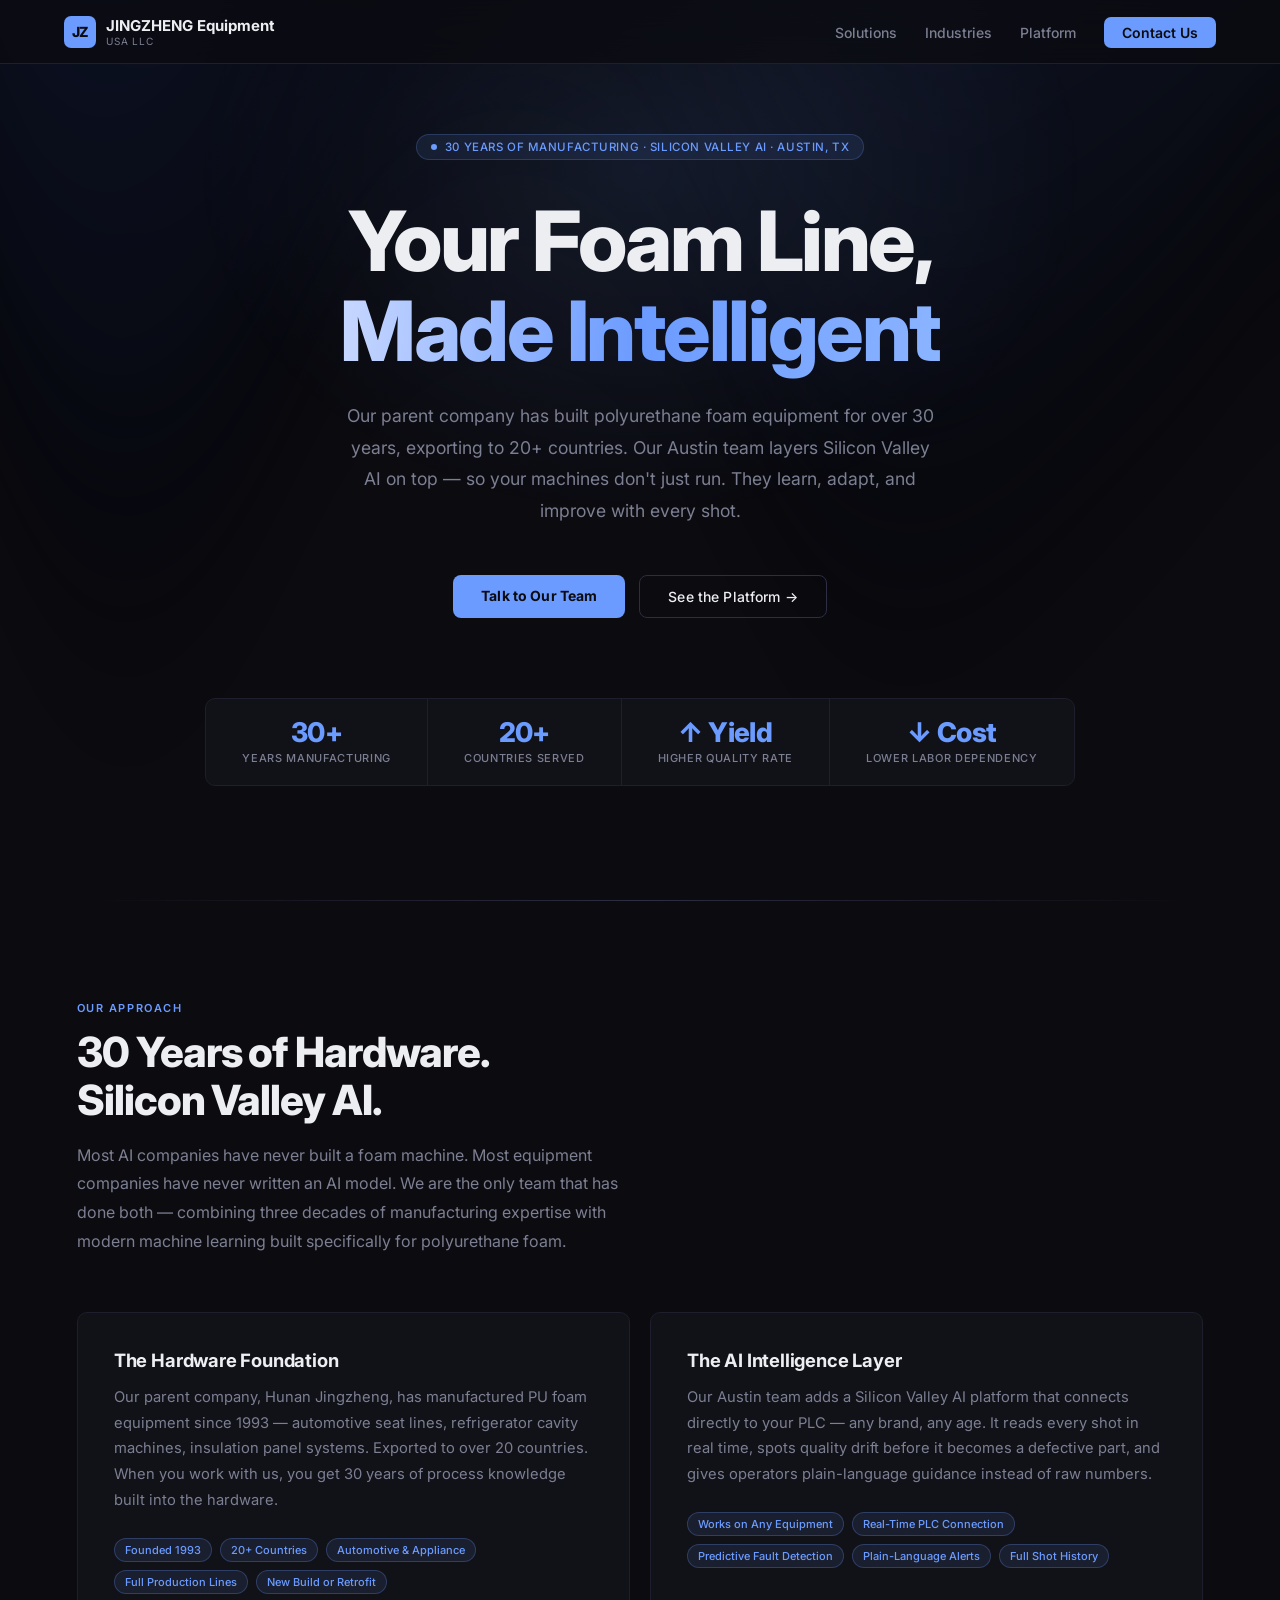
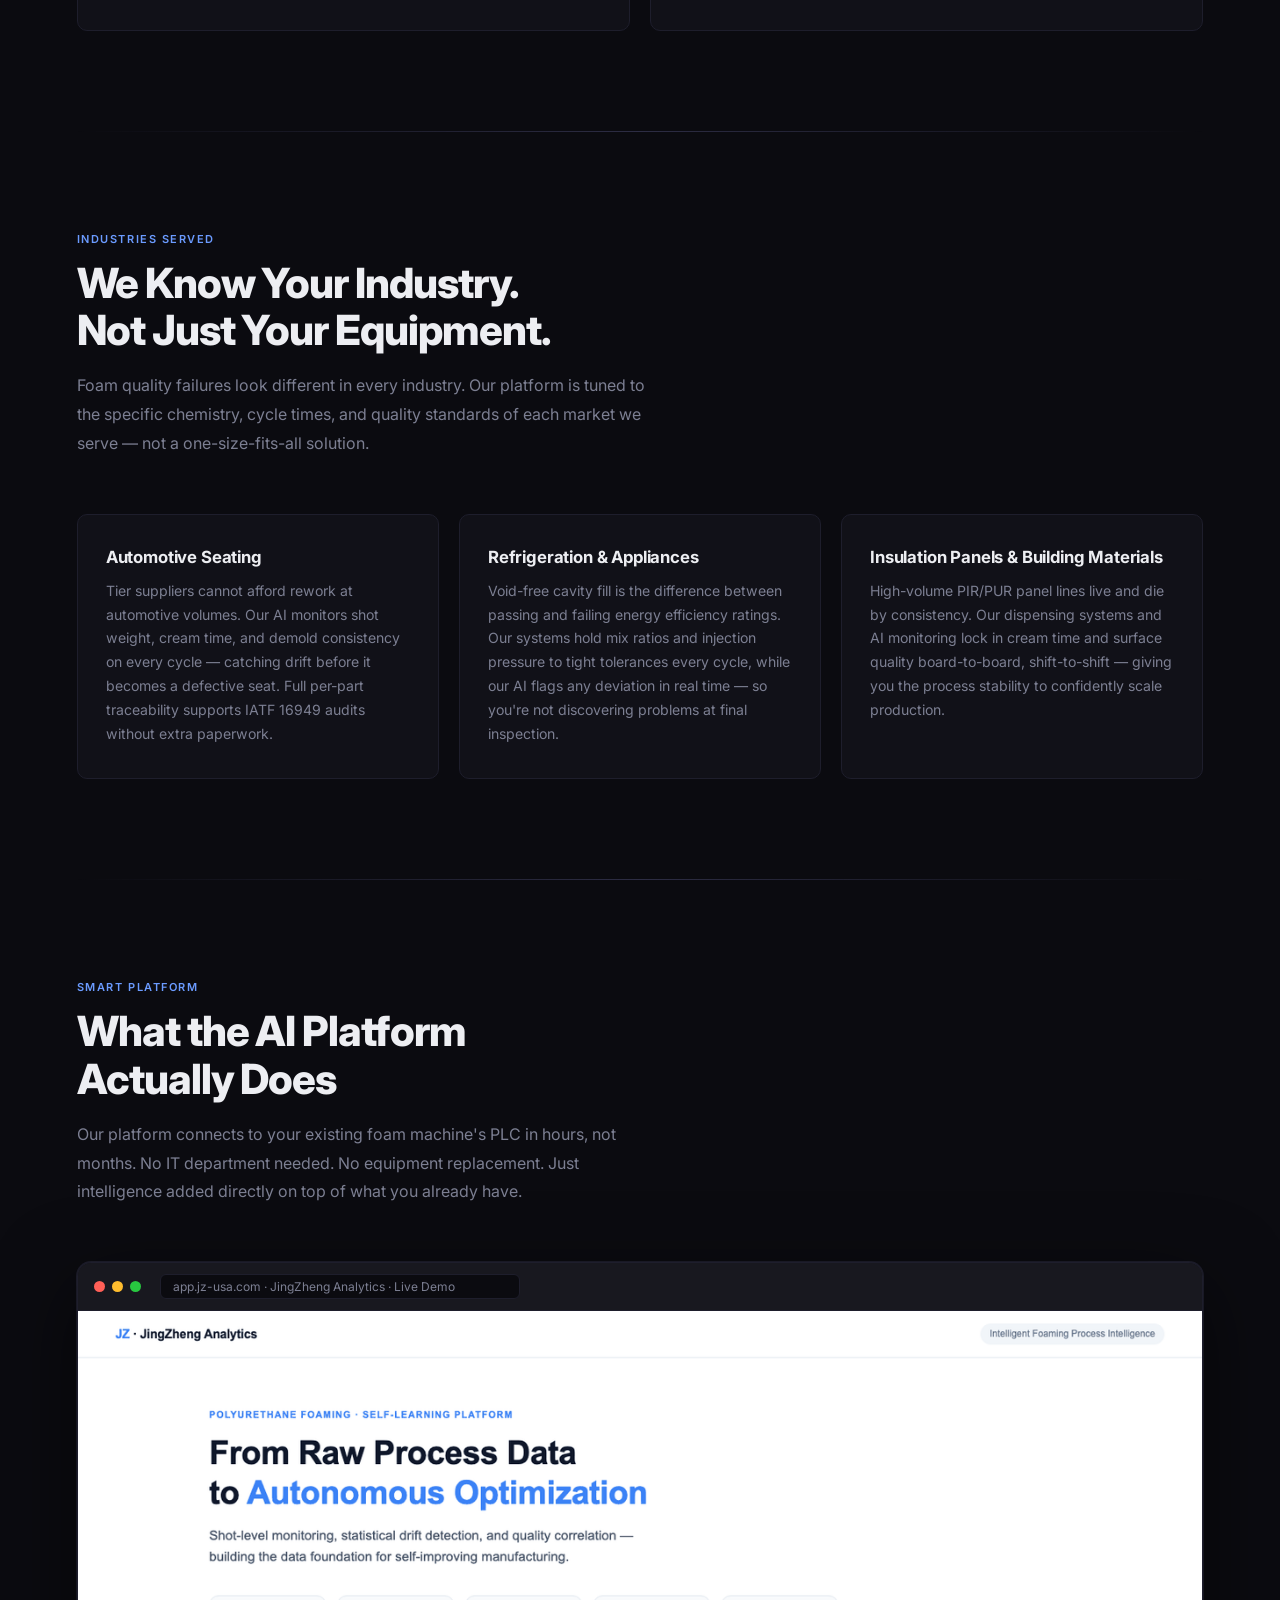
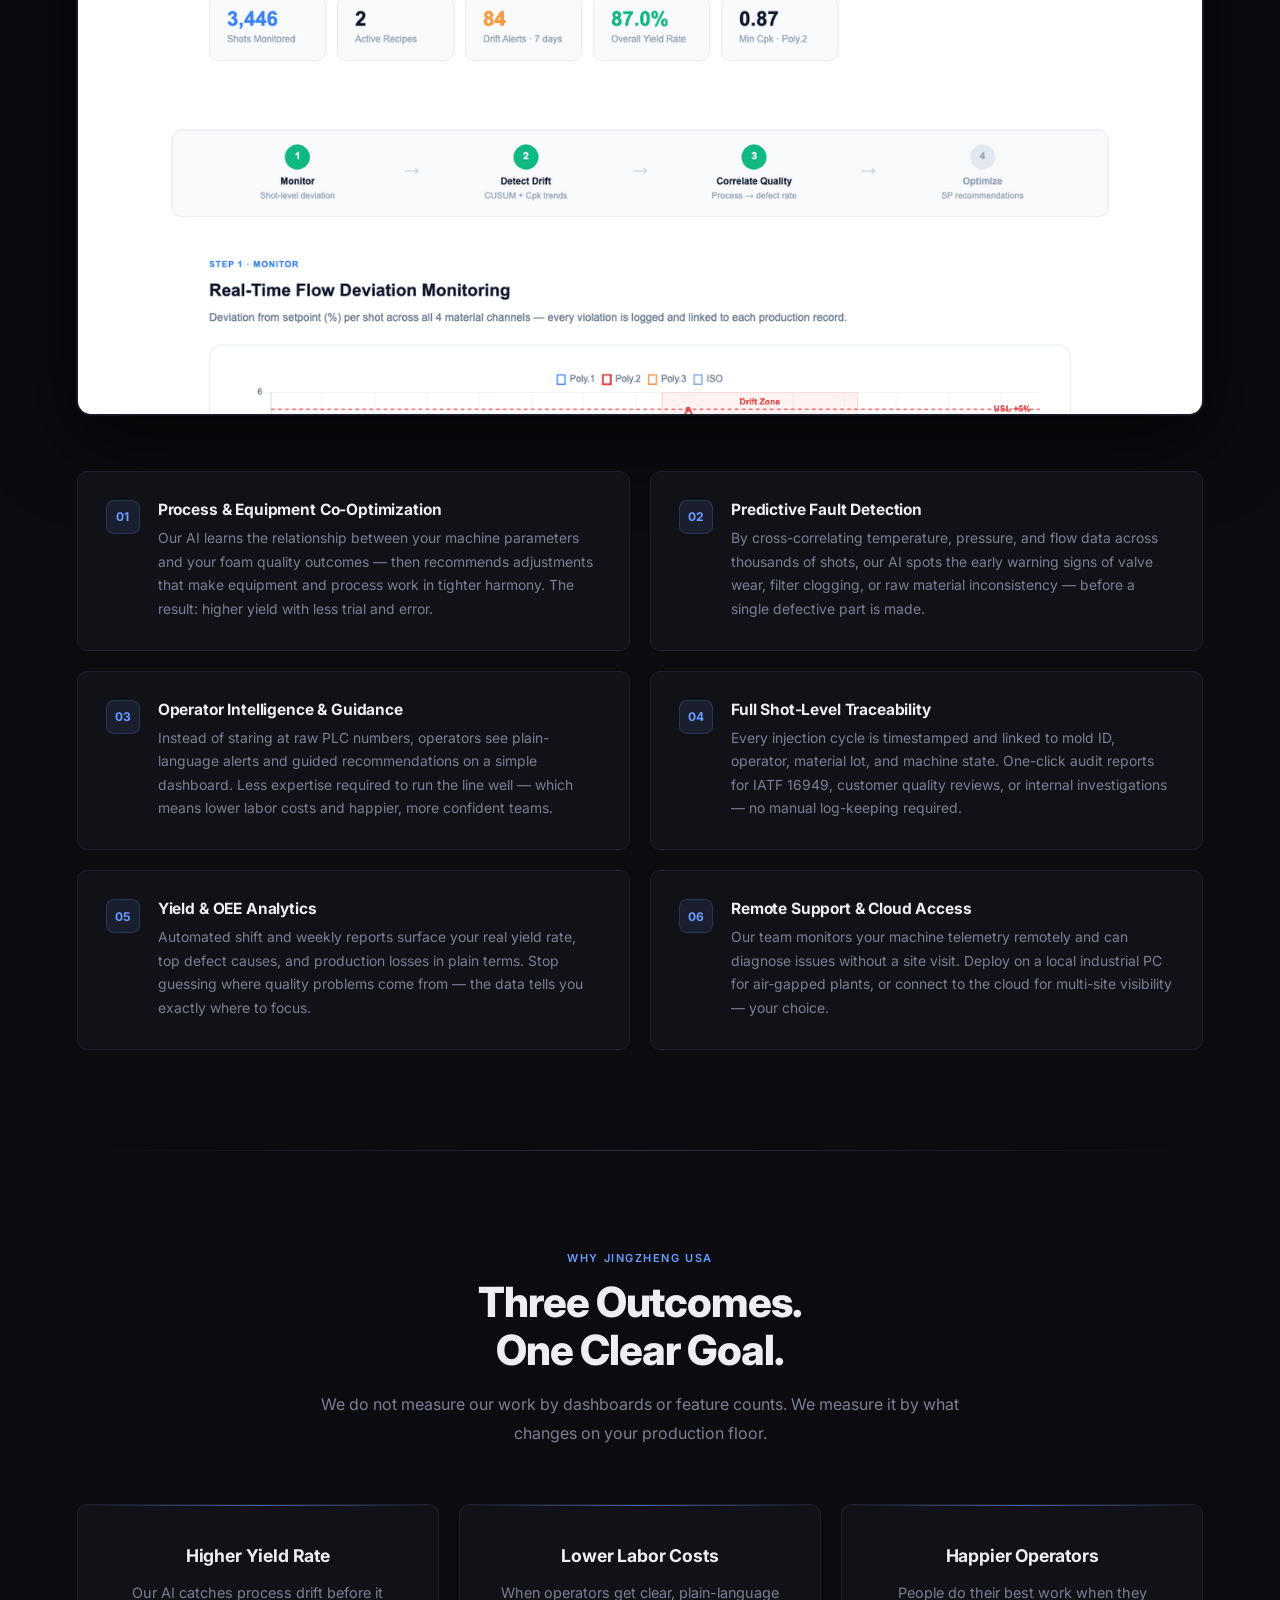
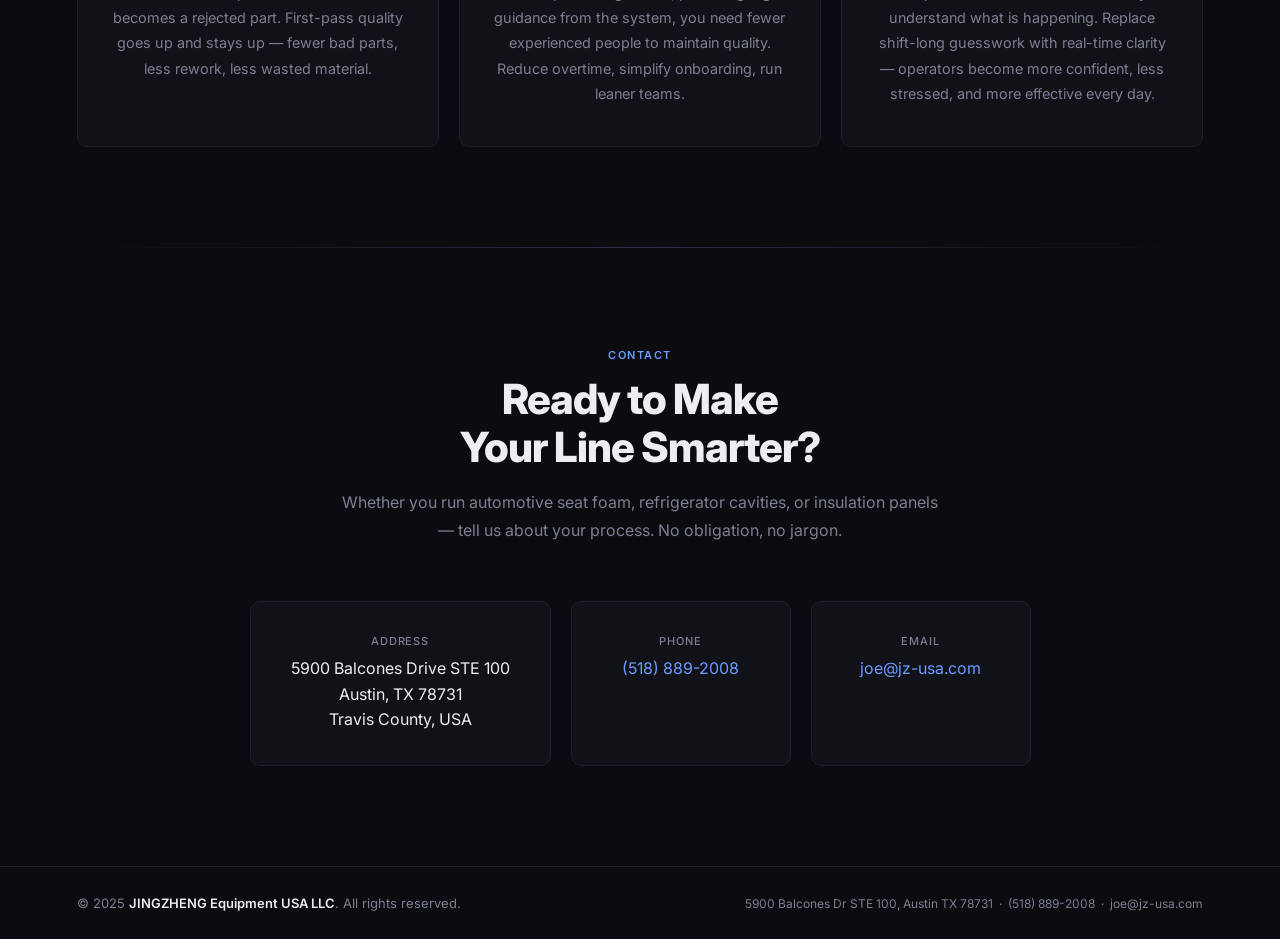
==== index.html @ c0234136 "Replace contact form with clean contact info cards - Remove contact form entirely (no Formspree depe" ====
<!DOCTYPE html>
<html lang="en">
<head>
  <meta charset="UTF-8" />
  <meta name="viewport" content="width=device-width, initial-scale=1.0" />
  <title>JINGZHENG Equipment USA — AI-Powered Foam Manufacturing Intelligence</title>
  <meta name="description" content="JINGZHENG Equipment USA brings Silicon Valley AI to polyurethane foam manufacturing — higher yield, lower labor costs, and smarter process control for automotive seating, refrigeration, and insulation producers across North America." />
  <link rel="preconnect" href="https://fonts.googleapis.com" />
  <link rel="preconnect" href="https://fonts.gstatic.com" crossorigin />
  <link href="https://fonts.googleapis.com/css2?family=Inter:wght@400;500;600;700;800&display=swap" rel="stylesheet" />
  <style>
    *, *::before, *::after { box-sizing: border-box; margin: 0; padding: 0; }

    :root {
      --bg:           #0b0b10;
      --surface:      #111118;
      --surface2:     #18181f;
      --border:       #1e1e2c;
      --border-hover: #2d2d44;
      --accent:       #6b9bff;
      --accent-dim:   rgba(107,155,255,0.10);
      --accent-glow:  rgba(107,155,255,0.20);
      --text:         #edeef2;
      --text-muted:   #7c7f92;
      --radius:       10px;
    }

    html { scroll-behavior: smooth; }

    body {
      font-family: 'Inter', sans-serif;
      background: var(--bg);
      color: var(--text);
      overflow-x: hidden;
    }

    /* ── AURORA BACKGROUND ── */
    #bg-canvas {
      position: fixed;
      inset: 0;
      z-index: 0;
      pointer-events: none;
      opacity: 0.45;
    }

    /* ── NAV ── */
    nav {
      position: fixed;
      top: 0; left: 0; right: 0;
      z-index: 100;
      display: flex;
      align-items: center;
      justify-content: space-between;
      padding: 0 5vw;
      height: 64px;
      background: rgba(11,11,16,0.75);
      backdrop-filter: blur(20px);
      -webkit-backdrop-filter: blur(20px);
      border-bottom: 1px solid var(--border);
      transition: background 0.3s;
    }

    .nav-logo {
      display: flex;
      align-items: center;
      gap: 10px;
      text-decoration: none;
    }

    .logo-mark {
      width: 32px; height: 32px;
      background: var(--accent);
      border-radius: 7px;
      display: flex;
      align-items: center;
      justify-content: center;
      font-weight: 800;
      font-size: 14px;
      color: #0b0b10;
      flex-shrink: 0;
      letter-spacing: -0.5px;
    }

    .logo-text {
      font-size: 15px;
      font-weight: 700;
      color: var(--text);
      line-height: 1.2;
    }
    .logo-text span {
      display: block;
      font-size: 10px;
      font-weight: 400;
      color: var(--text-muted);
      letter-spacing: 0.08em;
      text-transform: uppercase;
    }

    .nav-links {
      display: flex;
      align-items: center;
      gap: 28px;
      list-style: none;
    }
    .nav-links a {
      text-decoration: none;
      font-size: 14px;
      font-weight: 500;
      color: var(--text-muted);
      transition: color 0.2s;
    }
    .nav-links a:hover { color: var(--text); }

    .nav-cta {
      background: var(--accent) !important;
      color: #0b0b10 !important;
      padding: 7px 18px;
      border-radius: 7px;
      font-weight: 600 !important;
      transition: opacity 0.2s !important;
    }
    .nav-cta:hover { opacity: 0.85; color: #0b0b10 !important; }

    /* ── HERO ── */
    #hero {
      position: relative;
      z-index: 1;
      min-height: 100vh;
      display: flex;
      align-items: center;
      justify-content: center;
      text-align: center;
      padding: 120px 6vw 100px;
      overflow: hidden;
    }

    /* CSS radial glow instead of galaxy canvas */
    #hero::before {
      content: '';
      position: absolute;
      top: -20%;
      left: 50%;
      transform: translateX(-50%);
      width: 900px;
      height: 700px;
      background: radial-gradient(ellipse, rgba(107,155,255,0.12) 0%, rgba(107,155,255,0.04) 45%, transparent 70%);
      pointer-events: none;
      z-index: 0;
    }

    .hero-content {
      position: relative;
      z-index: 1;
      display: flex;
      flex-direction: column;
      align-items: center;
    }

    .hero-badge {
      display: inline-flex;
      align-items: center;
      gap: 8px;
      background: var(--accent-dim);
      border: 1px solid rgba(107,155,255,0.22);
      border-radius: 50px;
      padding: 5px 14px;
      font-size: 11.5px;
      font-weight: 500;
      color: var(--accent);
      letter-spacing: 0.05em;
      text-transform: uppercase;
      margin-bottom: 36px;
    }
    .hero-badge::before {
      content: '';
      width: 6px; height: 6px;
      border-radius: 50%;
      background: var(--accent);
      animation: pulse 2s infinite;
    }
    @keyframes pulse {
      0%,100% { opacity: 1; transform: scale(1); }
      50% { opacity: 0.4; transform: scale(1.3); }
    }

    .hero-title {
      font-size: clamp(2.6rem, 6.5vw, 5.2rem);
      font-weight: 800;
      line-height: 1.08;
      letter-spacing: -0.03em;
      margin-bottom: 24px;
      max-width: 820px;
    }
    .hero-title .grad {
      background: linear-gradient(95deg, #c8d8ff 0%, var(--accent) 50%, #8bb4ff 100%);
      -webkit-background-clip: text;
      -webkit-text-fill-color: transparent;
      background-clip: text;
    }

    .hero-sub {
      max-width: 600px;
      font-size: clamp(1rem, 2vw, 1.1rem);
      color: var(--text-muted);
      line-height: 1.8;
      margin-bottom: 48px;
    }

    .hero-actions {
      display: flex;
      gap: 14px;
      flex-wrap: wrap;
      justify-content: center;
      margin-bottom: 80px;
    }

    .btn-primary {
      background: var(--accent);
      color: #0b0b10;
      padding: 12px 28px;
      border-radius: 8px;
      font-size: 14px;
      font-weight: 700;
      letter-spacing: 0.01em;
      text-decoration: none;
      border: none;
      transition: opacity 0.2s, transform 0.2s, box-shadow 0.2s;
      display: inline-block;
    }
    .btn-primary:hover {
      opacity: 0.9;
      transform: translateY(-1px);
      box-shadow: 0 8px 24px rgba(107,155,255,0.28);
    }

    .btn-ghost {
      background: transparent;
      border: 1px solid var(--border-hover);
      color: var(--text);
      padding: 12px 28px;
      border-radius: 8px;
      font-size: 14px;
      font-weight: 500;
      letter-spacing: 0.01em;
      text-decoration: none;
      transition: border-color 0.2s, color 0.2s;
      display: inline-block;
    }
    .btn-ghost:hover { border-color: var(--accent); color: var(--accent); }

    /* ── HERO STATS ── */
    .hero-stats {
      display: flex;
      gap: 0;
      border: 1px solid var(--border);
      border-radius: var(--radius);
      overflow: hidden;
      background: var(--surface);
    }
    .stat {
      text-align: center;
      padding: 20px 36px;
      border-right: 1px solid var(--border);
    }
    .stat:last-child { border-right: none; }
    .stat-num {
      font-size: 1.7rem;
      font-weight: 800;
      color: var(--accent);
      letter-spacing: -0.02em;
      line-height: 1;
    }
    .stat-label {
      font-size: 11px;
      color: var(--text-muted);
      margin-top: 5px;
      text-transform: uppercase;
      letter-spacing: 0.06em;
      font-weight: 500;
    }

    /* ── SECTIONS COMMON ── */
    section { position: relative; z-index: 1; padding: 100px 6vw; }

    .section-label {
      font-size: 11px;
      font-weight: 600;
      letter-spacing: 0.14em;
      text-transform: uppercase;
      color: var(--accent);
      margin-bottom: 14px;
    }
    .section-title {
      font-size: clamp(1.8rem, 3.5vw, 2.6rem);
      font-weight: 800;
      line-height: 1.15;
      letter-spacing: -0.025em;
      margin-bottom: 16px;
    }
    .section-desc {
      font-size: 1rem;
      color: var(--text-muted);
      line-height: 1.8;
      max-width: 580px;
    }
    .section-head { margin-bottom: 56px; }

    /* ── DIVIDER ── */
    .glow-divider {
      height: 1px;
      background: linear-gradient(90deg, transparent, var(--border-hover), transparent);
      margin: 0 6vw;
      position: relative;
      z-index: 1;
    }

    /* ── WHAT WE DO ── */
    .two-col {
      display: grid;
      grid-template-columns: 1fr 1fr;
      gap: 20px;
    }

    .pillar-card {
      background: var(--surface);
      border: 1px solid var(--border);
      border-radius: var(--radius);
      padding: 36px;
      transition: border-color 0.25s, transform 0.25s;
      position: relative;
      overflow: hidden;
    }
    .pillar-card::before {
      content: '';
      position: absolute;
      top: 0; left: 0; right: 0;
      height: 1px;
      background: linear-gradient(90deg, transparent, var(--accent), transparent);
      opacity: 0;
      transition: opacity 0.25s;
    }
    .pillar-card:hover { border-color: var(--border-hover); transform: translateY(-3px); }
    .pillar-card:hover::before { opacity: 0.7; }

    .pillar-card h3 {
      font-size: 1.15rem;
      font-weight: 700;
      letter-spacing: -0.01em;
      margin-bottom: 14px;
      color: var(--text);
    }
    .pillar-card p {
      font-size: 0.92rem;
      color: var(--text-muted);
      line-height: 1.75;
      margin-bottom: 24px;
    }

    .tag-list { display: flex; flex-wrap: wrap; gap: 8px; }
    .tag {
      font-size: 11px;
      font-weight: 500;
      padding: 4px 10px;
      border-radius: 50px;
      border: 1px solid var(--border);
      color: var(--text-muted);
      background: var(--surface2);
    }
    .tag.accent { border-color: rgba(107,155,255,0.25); color: var(--accent); background: var(--accent-dim); }

    /* ── INDUSTRIES ── */
    .industry-grid {
      display: grid;
      grid-template-columns: repeat(3, 1fr);
      gap: 20px;
    }

    .industry-card {
      background: var(--surface);
      border: 1px solid var(--border);
      border-radius: var(--radius);
      padding: 32px 28px;
      transition: border-color 0.25s, transform 0.25s;
    }
    .industry-card:hover { border-color: var(--border-hover); transform: translateY(-3px); }

    .industry-card h3 {
      font-size: 1.05rem;
      font-weight: 700;
      letter-spacing: -0.01em;
      margin-bottom: 12px;
      color: var(--text);
    }
    .industry-card p { font-size: 0.88rem; color: var(--text-muted); line-height: 1.7; }

    /* ── DEMO SHOWCASE ── */
    .demo-showcase {
      margin-bottom: 56px;
      border-radius: 14px;
      overflow: hidden;
      border: 1px solid var(--border);
      background: var(--surface);
      box-shadow: 0 24px 80px rgba(0,0,0,0.55), 0 0 0 1px var(--border);
    }

    .demo-chrome {
      display: flex;
      align-items: center;
      gap: 7px;
      padding: 11px 16px;
      background: var(--surface2);
      border-bottom: 1px solid var(--border);
    }
    .demo-dot {
      width: 11px; height: 11px;
      border-radius: 50%;
    }
    .demo-dot.red   { background: #ff5f57; }
    .demo-dot.yel   { background: #febc2e; }
    .demo-dot.grn   { background: #28c840; }

    .demo-url {
      margin-left: 12px;
      flex: 1;
      background: var(--bg);
      border: 1px solid var(--border);
      border-radius: 6px;
      padding: 4px 12px;
      font-size: 12px;
      color: var(--text-muted);
      font-family: 'Inter', monospace;
      max-width: 360px;
    }

    .demo-showcase img {
      width: 100%;
      display: block;
    }

    /* ── SMART PLATFORM ── */
    .platform-grid {
      display: grid;
      grid-template-columns: repeat(2, 1fr);
      gap: 20px;
    }

    .feature-card {
      background: var(--surface);
      border: 1px solid var(--border);
      border-radius: var(--radius);
      padding: 28px;
      display: flex;
      gap: 18px;
      align-items: flex-start;
      transition: border-color 0.25s;
    }
    .feature-card:hover { border-color: var(--border-hover); }

    .feature-num {
      flex-shrink: 0;
      width: 34px; height: 34px;
      border-radius: 8px;
      background: var(--accent-dim);
      border: 1px solid rgba(107,155,255,0.18);
      display: flex;
      align-items: center;
      justify-content: center;
      font-size: 12px;
      font-weight: 700;
      color: var(--accent);
    }

    .feature-card h4 {
      font-size: 0.97rem;
      font-weight: 700;
      letter-spacing: -0.01em;
      margin-bottom: 8px;
      color: var(--text);
    }
    .feature-card p { font-size: 0.87rem; color: var(--text-muted); line-height: 1.7; }

    /* ── WHY SECTION ── */
    #why { text-align: center; }
    #why .section-head { margin-left: auto; margin-right: auto; max-width: 680px; }
    #why .section-desc { max-width: 100%; }

    .why-grid {
      display: grid;
      grid-template-columns: repeat(3, 1fr);
      gap: 20px;
    }

    .why-card {
      background: var(--surface);
      border: 1px solid var(--border);
      border-radius: var(--radius);
      padding: 40px 32px;
      text-align: center;
      transition: border-color 0.25s, transform 0.25s;
      position: relative;
      overflow: hidden;
    }
    .why-card::before {
      content: '';
      position: absolute;
      top: 0; left: 0; right: 0;
      height: 1px;
      background: linear-gradient(90deg, transparent, var(--accent), transparent);
      opacity: 0.6;
    }
    .why-card:hover { border-color: var(--border-hover); transform: translateY(-3px); }

    .why-card h3 {
      font-size: 1.1rem;
      font-weight: 700;
      letter-spacing: -0.01em;
      margin-bottom: 14px;
      color: var(--text);
    }
    .why-card p { font-size: 0.9rem; color: var(--text-muted); line-height: 1.75; }

    /* ── CONTACT ── */
    #contact { text-align: center; }
    #contact .section-head { margin-left: auto; margin-right: auto; max-width: 600px; }
    #contact .section-desc { max-width: 100%; }

    .contact-cards {
      display: flex;
      justify-content: center;
      gap: 20px;
      flex-wrap: wrap;
      margin-top: 8px;
    }

    .contact-card {
      background: var(--surface);
      border: 1px solid var(--border);
      border-radius: var(--radius);
      padding: 32px 40px;
      min-width: 220px;
      transition: border-color 0.25s;
    }
    .contact-card:hover { border-color: var(--border-hover); }

    .info-label { font-size: 11px; color: var(--text-muted); text-transform: uppercase; letter-spacing: 0.08em; margin-bottom: 8px; font-weight: 500; }
    .info-val { font-size: 1rem; color: var(--text); line-height: 1.6; }
    .info-val a { color: var(--accent); text-decoration: none; }
    .info-val a:hover { text-decoration: underline; }

    .form-submit {
      width: 100%;
      padding: 12px;
      background: var(--accent);
      color: #0b0b10;
      font-size: 14px;
      font-weight: 700;
      border: none;
      border-radius: 8px;
      cursor: pointer;
      margin-top: 8px;
      transition: opacity 0.2s, transform 0.2s;
      font-family: 'Inter', sans-serif;
    }
    .form-submit:hover { opacity: 0.88; transform: translateY(-1px); }

    /* ── FOOTER ── */
    footer {
      position: relative;
      z-index: 1;
      border-top: 1px solid var(--border);
      padding: 28px 6vw;
      display: flex;
      align-items: center;
      justify-content: space-between;
      flex-wrap: wrap;
      gap: 12px;
    }
    .footer-left { font-size: 13px; color: var(--text-muted); }
    .footer-left strong { color: var(--text); font-weight: 600; }
    .footer-right { font-size: 12px; color: var(--text-muted); }
    .footer-right a { color: var(--text-muted); text-decoration: none; }
    .footer-right a:hover { color: var(--text); }

    /* ── SCROLL FADE-IN ── */
    .fade-up {
      opacity: 0;
      transform: translateY(24px);
      transition: opacity 0.55s ease, transform 0.55s ease;
    }
    .fade-up.visible { opacity: 1; transform: translateY(0); }

    /* ── RESPONSIVE ── */

    /* tablet */
    @media (max-width: 900px) {
      section { padding: 80px 5vw; }
      .two-col { grid-template-columns: 1fr; }
      .industry-grid { grid-template-columns: 1fr 1fr; }
      .platform-grid { grid-template-columns: 1fr; }
      .why-grid { grid-template-columns: 1fr 1fr; }
      .contact-cards { flex-direction: column; align-items: center; }
      .contact-card { width: 100%; max-width: 480px; }
      .nav-links { display: none; }
      .hero-stats { flex-wrap: wrap; border-radius: var(--radius); }
      .stat { padding: 16px 24px; }
    }

    /* large mobile */
    @media (max-width: 640px) {
      section { padding: 64px 5vw; }
      .industry-grid { grid-template-columns: 1fr; }
      .why-grid { grid-template-columns: 1fr; }
      .hero-stats { width: 100%; }
      .stat { flex: 1 1 40%; border-right: none; border-bottom: 1px solid var(--border); }
      .stat:nth-child(odd) { border-right: 1px solid var(--border); }
      .stat:last-child { border-bottom: none; }
      nav { padding: 0 4vw; }
      .contact-form { padding: 28px 24px; }
      footer { flex-direction: column; align-items: flex-start; gap: 8px; }
    }

    /* small mobile */
    @media (max-width: 420px) {
      .hero-title { font-size: 2.2rem; }
      .btn-primary, .btn-ghost { padding: 11px 22px; font-size: 13px; }
      .pillar-card { padding: 28px; }
      .hero-stats { border: none; background: transparent; gap: 12px; }
      .stat { border: 1px solid var(--border) !important; border-radius: var(--radius); background: var(--surface); }
    }
  </style>
</head>
<body>

<!-- AURORA BACKGROUND -->
<canvas id="bg-canvas"></canvas>

<!-- NAV -->
<nav>
  <a href="#hero" class="nav-logo">
    <div class="logo-mark">JZ</div>
    <div class="logo-text">
      JINGZHENG Equipment
      <span>USA LLC</span>
    </div>
  </a>
  <ul class="nav-links">
    <li><a href="#what">Solutions</a></li>
    <li><a href="#industries">Industries</a></li>
    <li><a href="#platform">Platform</a></li>
    <li><a href="#contact" class="nav-cta">Contact Us</a></li>
  </ul>
</nav>

<!-- HERO -->
<section id="hero">
  <div class="hero-content">
    <div class="hero-badge">30 Years of Manufacturing · Silicon Valley AI · Austin, TX</div>

    <h1 class="hero-title">
      Your Foam Line,<br/>
      <span class="grad">Made Intelligent</span>
    </h1>

    <p class="hero-sub">
      Our parent company has built polyurethane foam equipment for over 30 years, exporting to 20+ countries. Our Austin team layers Silicon Valley AI on top — so your machines don't just run. They learn, adapt, and improve with every shot.
    </p>

    <div class="hero-actions">
      <a href="#contact" class="btn-primary">Talk to Our Team</a>
      <a href="#platform" class="btn-ghost">See the Platform →</a>
    </div>

    <div class="hero-stats">
      <div class="stat">
        <div class="stat-num">30+</div>
        <div class="stat-label">Years Manufacturing</div>
      </div>
      <div class="stat">
        <div class="stat-num">20+</div>
        <div class="stat-label">Countries Served</div>
      </div>
      <div class="stat">
        <div class="stat-num">↑ Yield</div>
        <div class="stat-label">Higher Quality Rate</div>
      </div>
      <div class="stat">
        <div class="stat-num">↓ Cost</div>
        <div class="stat-label">Lower Labor Dependency</div>
      </div>
    </div>
  </div>
</section>

<div class="glow-divider"></div>

<!-- WHAT WE DO -->
<section id="what">
  <div class="section-head fade-up">
    <div class="section-label">Our Approach</div>
    <h2 class="section-title">30 Years of Hardware.<br/>Silicon Valley AI.</h2>
    <p class="section-desc">Most AI companies have never built a foam machine. Most equipment companies have never written an AI model. We are the only team that has done both — combining three decades of manufacturing expertise with modern machine learning built specifically for polyurethane foam.</p>
  </div>

  <div class="two-col">
    <div class="pillar-card fade-up">
      <h3>The Hardware Foundation</h3>
      <p>Our parent company, Hunan Jingzheng, has manufactured PU foam equipment since 1993 — automotive seat lines, refrigerator cavity machines, insulation panel systems. Exported to over 20 countries. When you work with us, you get 30 years of process knowledge built into the hardware.</p>
      <div class="tag-list">
        <span class="tag accent">Founded 1993</span>
        <span class="tag accent">20+ Countries</span>
        <span class="tag accent">Automotive & Appliance</span>
        <span class="tag accent">Full Production Lines</span>
        <span class="tag accent">New Build or Retrofit</span>
      </div>
    </div>

    <div class="pillar-card fade-up">
      <h3>The AI Intelligence Layer</h3>
      <p>Our Austin team adds a Silicon Valley AI platform that connects directly to your PLC — any brand, any age. It reads every shot in real time, spots quality drift before it becomes a defective part, and gives operators plain-language guidance instead of raw numbers.</p>
      <div class="tag-list">
        <span class="tag accent">Works on Any Equipment</span>
        <span class="tag accent">Real-Time PLC Connection</span>
        <span class="tag accent">Predictive Fault Detection</span>
        <span class="tag accent">Plain-Language Alerts</span>
        <span class="tag accent">Full Shot History</span>
      </div>
    </div>
  </div>
</section>

<div class="glow-divider"></div>

<!-- INDUSTRIES -->
<section id="industries">
  <div class="section-head fade-up">
    <div class="section-label">Industries Served</div>
    <h2 class="section-title">We Know Your Industry.<br/>Not Just Your Equipment.</h2>
    <p class="section-desc">Foam quality failures look different in every industry. Our platform is tuned to the specific chemistry, cycle times, and quality standards of each market we serve — not a one-size-fits-all solution.</p>
  </div>

  <div class="industry-grid">
    <div class="industry-card fade-up">
      <h3>Automotive Seating</h3>
      <p>Tier suppliers cannot afford rework at automotive volumes. Our AI monitors shot weight, cream time, and demold consistency on every cycle — catching drift before it becomes a defective seat. Full per-part traceability supports IATF 16949 audits without extra paperwork.</p>
    </div>

    <div class="industry-card fade-up">
      <h3>Refrigeration & Appliances</h3>
      <p>Void-free cavity fill is the difference between passing and failing energy efficiency ratings. Our systems hold mix ratios and injection pressure to tight tolerances every cycle, while our AI flags any deviation in real time — so you're not discovering problems at final inspection.</p>
    </div>

    <div class="industry-card fade-up">
      <h3>Insulation Panels & Building Materials</h3>
      <p>High-volume PIR/PUR panel lines live and die by consistency. Our dispensing systems and AI monitoring lock in cream time and surface quality board-to-board, shift-to-shift — giving you the process stability to confidently scale production.</p>
    </div>
  </div>
</section>

<div class="glow-divider"></div>

<!-- SMART PLATFORM -->
<section id="platform">
  <div class="section-head fade-up">
    <div class="section-label">Smart Platform</div>
    <h2 class="section-title">What the AI Platform<br/>Actually Does</h2>
    <p class="section-desc">Our platform connects to your existing foam machine's PLC in hours, not months. No IT department needed. No equipment replacement. Just intelligence added directly on top of what you already have.</p>
  </div>

  <!-- DEMO GIF SHOWCASE -->
  <div class="demo-showcase fade-up">
    <div class="demo-chrome">
      <div class="demo-dot red"></div>
      <div class="demo-dot yel"></div>
      <div class="demo-dot grn"></div>
      <div class="demo-url">app.jz-usa.com · JingZheng Analytics · Live Demo</div>
    </div>
    <img src="JingZheng_Demo.gif" alt="JingZheng Analytics Platform — Real-Time Foam Process Intelligence" loading="lazy" />
  </div>

  <div class="platform-grid">
    <div class="feature-card fade-up">
      <div class="feature-num">01</div>
      <div>
        <h4>Process & Equipment Co-Optimization</h4>
        <p>Our AI learns the relationship between your machine parameters and your foam quality outcomes — then recommends adjustments that make equipment and process work in tighter harmony. The result: higher yield with less trial and error.</p>
      </div>
    </div>

    <div class="feature-card fade-up">
      <div class="feature-num">02</div>
      <div>
        <h4>Predictive Fault Detection</h4>
        <p>By cross-correlating temperature, pressure, and flow data across thousands of shots, our AI spots the early warning signs of valve wear, filter clogging, or raw material inconsistency — before a single defective part is made.</p>
      </div>
    </div>

    <div class="feature-card fade-up">
      <div class="feature-num">03</div>
      <div>
        <h4>Operator Intelligence & Guidance</h4>
        <p>Instead of staring at raw PLC numbers, operators see plain-language alerts and guided recommendations on a simple dashboard. Less expertise required to run the line well — which means lower labor costs and happier, more confident teams.</p>
      </div>
    </div>

    <div class="feature-card fade-up">
      <div class="feature-num">04</div>
      <div>
        <h4>Full Shot-Level Traceability</h4>
        <p>Every injection cycle is timestamped and linked to mold ID, operator, material lot, and machine state. One-click audit reports for IATF 16949, customer quality reviews, or internal investigations — no manual log-keeping required.</p>
      </div>
    </div>

    <div class="feature-card fade-up">
      <div class="feature-num">05</div>
      <div>
        <h4>Yield & OEE Analytics</h4>
        <p>Automated shift and weekly reports surface your real yield rate, top defect causes, and production losses in plain terms. Stop guessing where quality problems come from — the data tells you exactly where to focus.</p>
      </div>
    </div>

    <div class="feature-card fade-up">
      <div class="feature-num">06</div>
      <div>
        <h4>Remote Support & Cloud Access</h4>
        <p>Our team monitors your machine telemetry remotely and can diagnose issues without a site visit. Deploy on a local industrial PC for air-gapped plants, or connect to the cloud for multi-site visibility — your choice.</p>
      </div>
    </div>
  </div>
</section>

<div class="glow-divider"></div>

<!-- WHY JZ USA -->
<section id="why">
  <div class="section-head fade-up">
    <div class="section-label">Why JINGZHENG USA</div>
    <h2 class="section-title">Three Outcomes.<br/>One Clear Goal.</h2>
    <p class="section-desc">We do not measure our work by dashboards or feature counts. We measure it by what changes on your production floor.</p>
  </div>

  <div class="why-grid">
    <div class="why-card fade-up">
      <h3>Higher Yield Rate</h3>
      <p>Our AI catches process drift before it becomes a rejected part. First-pass quality goes up and stays up — fewer bad parts, less rework, less wasted material.</p>
    </div>

    <div class="why-card fade-up">
      <h3>Lower Labor Costs</h3>
      <p>When operators get clear, plain-language guidance from the system, you need fewer experienced people to maintain quality. Reduce overtime, simplify onboarding, run leaner teams.</p>
    </div>

    <div class="why-card fade-up">
      <h3>Happier Operators</h3>
      <p>People do their best work when they understand what is happening. Replace shift-long guesswork with real-time clarity — operators become more confident, less stressed, and more effective every day.</p>
    </div>
  </div>
</section>

<div class="glow-divider"></div>

<!-- CONTACT -->
<section id="contact">
  <div class="section-head fade-up">
    <div class="section-label">Contact</div>
    <h2 class="section-title">Ready to Make<br/>Your Line Smarter?</h2>
    <p class="section-desc">Whether you run automotive seat foam, refrigerator cavities, or insulation panels — tell us about your process. No obligation, no jargon.</p>
  </div>

  <div class="contact-cards">
    <div class="contact-card fade-up">
      <div class="info-label">Address</div>
      <div class="info-val">5900 Balcones Drive STE 100<br/>Austin, TX 78731<br/>Travis County, USA</div>
    </div>

    <div class="contact-card fade-up">
      <div class="info-label">Phone</div>
      <div class="info-val"><a href="tel:+15188892008">(518) 889-2008</a></div>
    </div>

    <div class="contact-card fade-up">
      <div class="info-label">Email</div>
      <div class="info-val"><a href="mailto:joe@jz-usa.com">joe@jz-usa.com</a></div>
    </div>
  </div>
</section>

<!-- FOOTER -->
<footer>
  <div class="footer-left">
    © 2025 <strong>JINGZHENG Equipment USA LLC</strong>. All rights reserved.
  </div>
  <div class="footer-right">
    5900 Balcones Dr STE 100, Austin TX 78731 &nbsp;·&nbsp;
    <a href="tel:+15188892008">(518) 889-2008</a> &nbsp;·&nbsp;
    <a href="mailto:joe@jz-usa.com">joe@jz-usa.com</a>
  </div>
</footer>

<script>
/* ── AURORA WEBGL BACKGROUND ── */
(function () {
  const canvas = document.getElementById('bg-canvas');
  const gl = canvas.getContext('webgl2', { alpha: true, premultipliedAlpha: true, antialias: true });
  if (!gl) return;

  gl.clearColor(0, 0, 0, 0);
  gl.enable(gl.BLEND);
  gl.blendFunc(gl.ONE, gl.ONE_MINUS_SRC_ALPHA);

  const VERT = `#version 300 es
in vec2 position;
void main() {
  gl_Position = vec4(position, 0.0, 1.0);
}`;

  const FRAG = `#version 300 es
precision highp float;
uniform float uTime;
uniform float uAmplitude;
uniform vec3 uColorStops[3];
uniform vec2 uResolution;
uniform float uBlend;
out vec4 fragColor;

vec3 permute(vec3 x) {
  return mod(((x * 34.0) + 1.0) * x, 289.0);
}
float snoise(vec2 v) {
  const vec4 C = vec4(0.211324865405187, 0.366025403784439, -0.577350269189626, 0.024390243902439);
  vec2 i  = floor(v + dot(v, C.yy));
  vec2 x0 = v - i + dot(i, C.xx);
  vec2 i1 = (x0.x > x0.y) ? vec2(1.0, 0.0) : vec2(0.0, 1.0);
  vec4 x12 = x0.xyxy + C.xxzz;
  x12.xy -= i1;
  i = mod(i, 289.0);
  vec3 p = permute(permute(i.y + vec3(0.0, i1.y, 1.0)) + i.x + vec3(0.0, i1.x, 1.0));
  vec3 m = max(0.5 - vec3(dot(x0,x0), dot(x12.xy,x12.xy), dot(x12.zw,x12.zw)), 0.0);
  m = m*m; m = m*m;
  vec3 x = 2.0 * fract(p * C.www) - 1.0;
  vec3 h = abs(x) - 0.5;
  vec3 ox = floor(x + 0.5);
  vec3 a0 = x - ox;
  m *= 1.79284291400159 - 0.85373472095314 * (a0*a0 + h*h);
  vec3 g;
  g.x  = a0.x * x0.x  + h.x * x0.y;
  g.yz = a0.yz * x12.xz + h.yz * x12.yw;
  return 130.0 * dot(m, g);
}

void main() {
  vec2 uv = gl_FragCoord.xy / uResolution;

  vec3 c0 = uColorStops[0];
  vec3 c1 = uColorStops[1];
  vec3 c2 = uColorStops[2];
  vec3 rampColor;
  if (uv.x < 0.5) {
    rampColor = mix(c0, c1, uv.x * 2.0);
  } else {
    rampColor = mix(c1, c2, (uv.x - 0.5) * 2.0);
  }

  float height = snoise(vec2(uv.x * 2.0 + uTime * 0.1, uTime * 0.25)) * 0.5 * uAmplitude;
  height = exp(height);
  height = (uv.y * 2.0 - height + 0.2);
  float intensity = 0.6 * height;

  float midPoint = 0.20;
  float blend = uBlend;
  float auroraAlpha = smoothstep(midPoint - blend * 0.5, midPoint + blend * 0.5, intensity);

  vec3 auroraColor = intensity * rampColor;
  fragColor = vec4(auroraColor * auroraAlpha, auroraAlpha);
}`;

  function compileShader(type, src) {
    const s = gl.createShader(type);
    gl.shaderSource(s, src);
    gl.compileShader(s);
    return s;
  }

  const prog = gl.createProgram();
  gl.attachShader(prog, compileShader(gl.VERTEX_SHADER, VERT));
  gl.attachShader(prog, compileShader(gl.FRAGMENT_SHADER, FRAG));
  gl.linkProgram(prog);
  gl.useProgram(prog);

  const verts = new Float32Array([-1,-1, 3,-1, -1,3]);
  const buf = gl.createBuffer();
  gl.bindBuffer(gl.ARRAY_BUFFER, buf);
  gl.bufferData(gl.ARRAY_BUFFER, verts, gl.STATIC_DRAW);
  const loc = gl.getAttribLocation(prog, 'position');
  gl.enableVertexAttribArray(loc);
  gl.vertexAttribPointer(loc, 2, gl.FLOAT, false, 0, 0);

  const uTime       = gl.getUniformLocation(prog, 'uTime');
  const uAmplitude  = gl.getUniformLocation(prog, 'uAmplitude');
  const uColorStops = gl.getUniformLocation(prog, 'uColorStops');
  const uResolution = gl.getUniformLocation(prog, 'uResolution');
  const uBlend      = gl.getUniformLocation(prog, 'uBlend');

  function hexToRgb(hex) {
    const r = parseInt(hex.slice(1,3),16)/255;
    const g = parseInt(hex.slice(3,5),16)/255;
    const b = parseInt(hex.slice(5,7),16)/255;
    return [r, g, b];
  }

  /* Subtle blue-indigo aurora */
  const colors = ['#0d1a40', '#101428', '#152244'];
  const colorArr = colors.flatMap(hexToRgb);

  function resize() {
    canvas.width  = window.innerWidth;
    canvas.height = window.innerHeight;
    gl.viewport(0, 0, canvas.width, canvas.height);
    gl.uniform2f(uResolution, canvas.width, canvas.height);
  }
  window.addEventListener('resize', resize);
  resize();

  gl.uniform3fv(uColorStops, colorArr);
  gl.uniform1f(uAmplitude, 1.2);
  gl.uniform1f(uBlend, 0.65);

  let t = 0;
  function tick(ms) {
    t = ms * 0.001;
    gl.clear(gl.COLOR_BUFFER_BIT);
    gl.uniform1f(uTime, t * 0.28);
    gl.drawArrays(gl.TRIANGLES, 0, 3);
    requestAnimationFrame(tick);
  }
  requestAnimationFrame(tick);
})();

/* ── SCROLL FADE-IN ── */
(function () {
  const els = document.querySelectorAll('.fade-up');
  const obs = new IntersectionObserver((entries) => {
    entries.forEach((e, i) => {
      if (e.isIntersecting) {
        setTimeout(() => e.target.classList.add('visible'), i * 70);
        obs.unobserve(e.target);
      }
    });
  }, { threshold: 0.1 });
  els.forEach(el => obs.observe(el));
})();

</script>
</body>
</html>
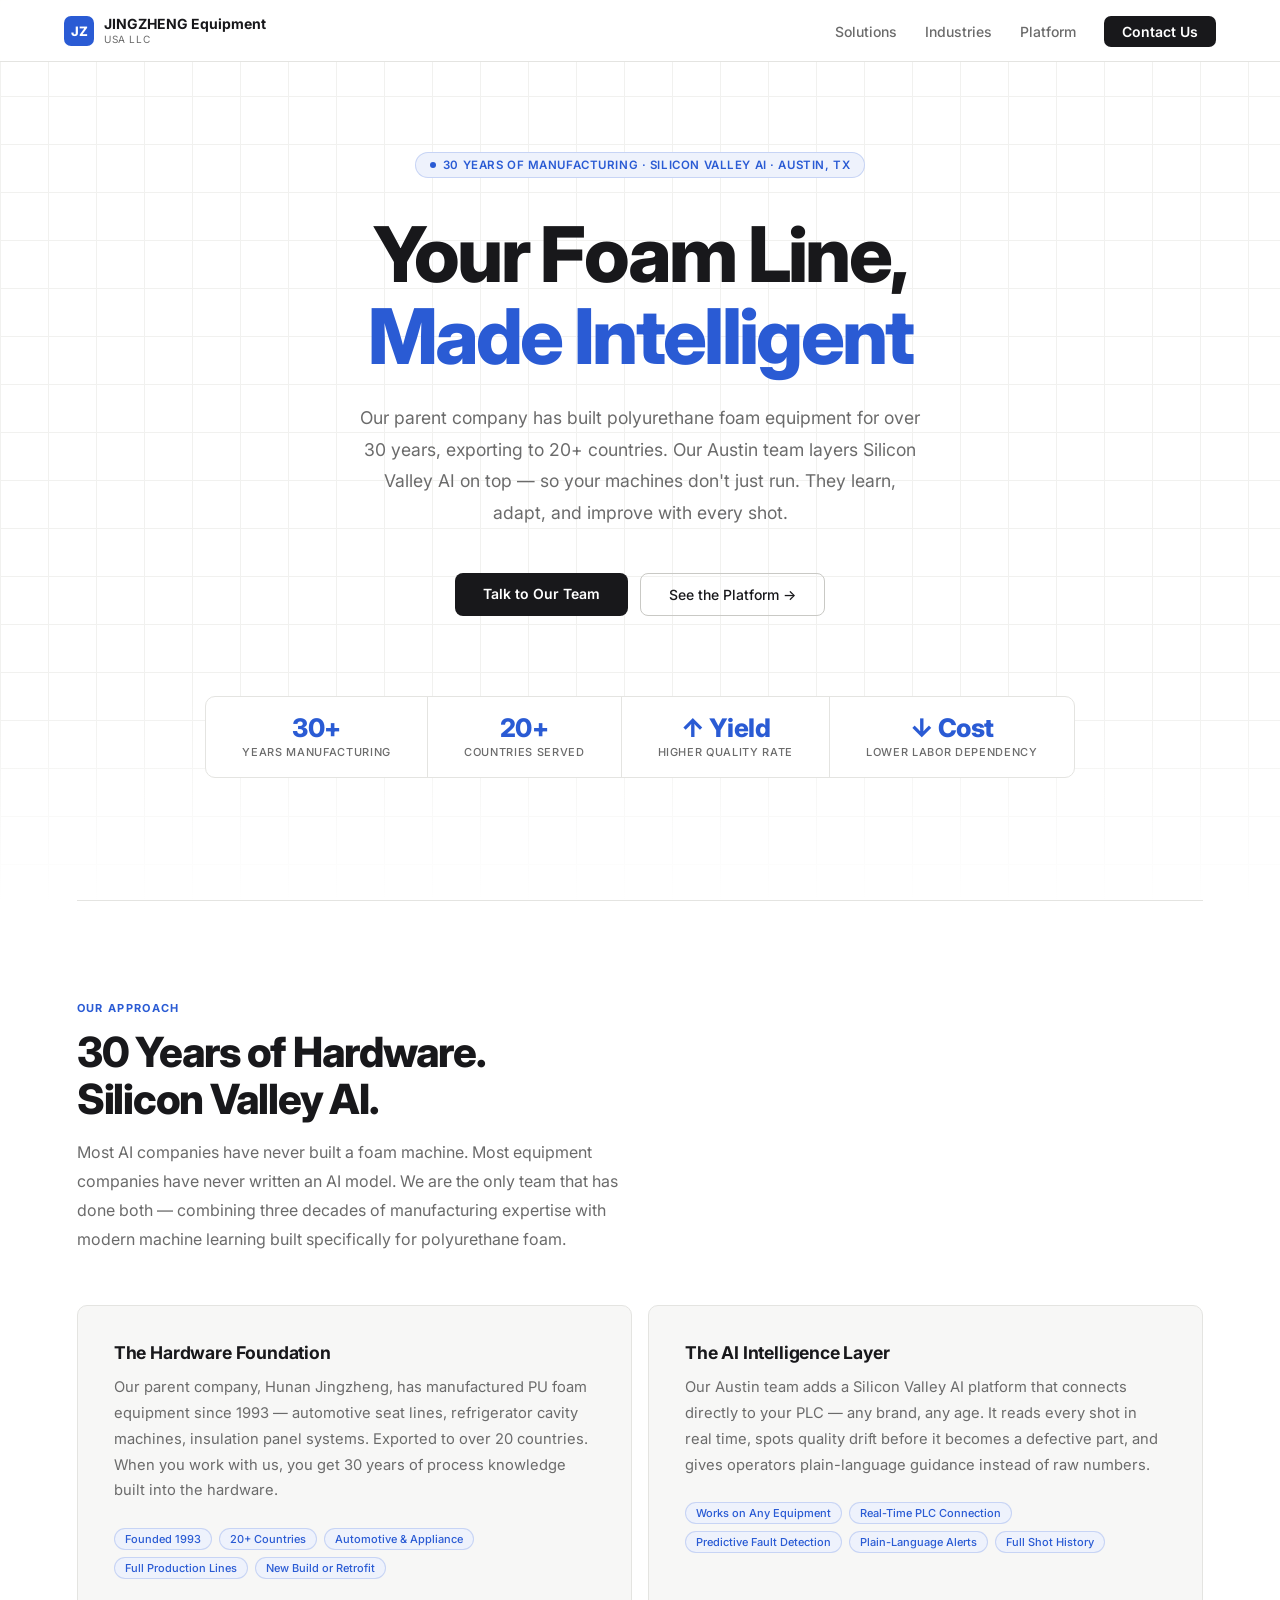
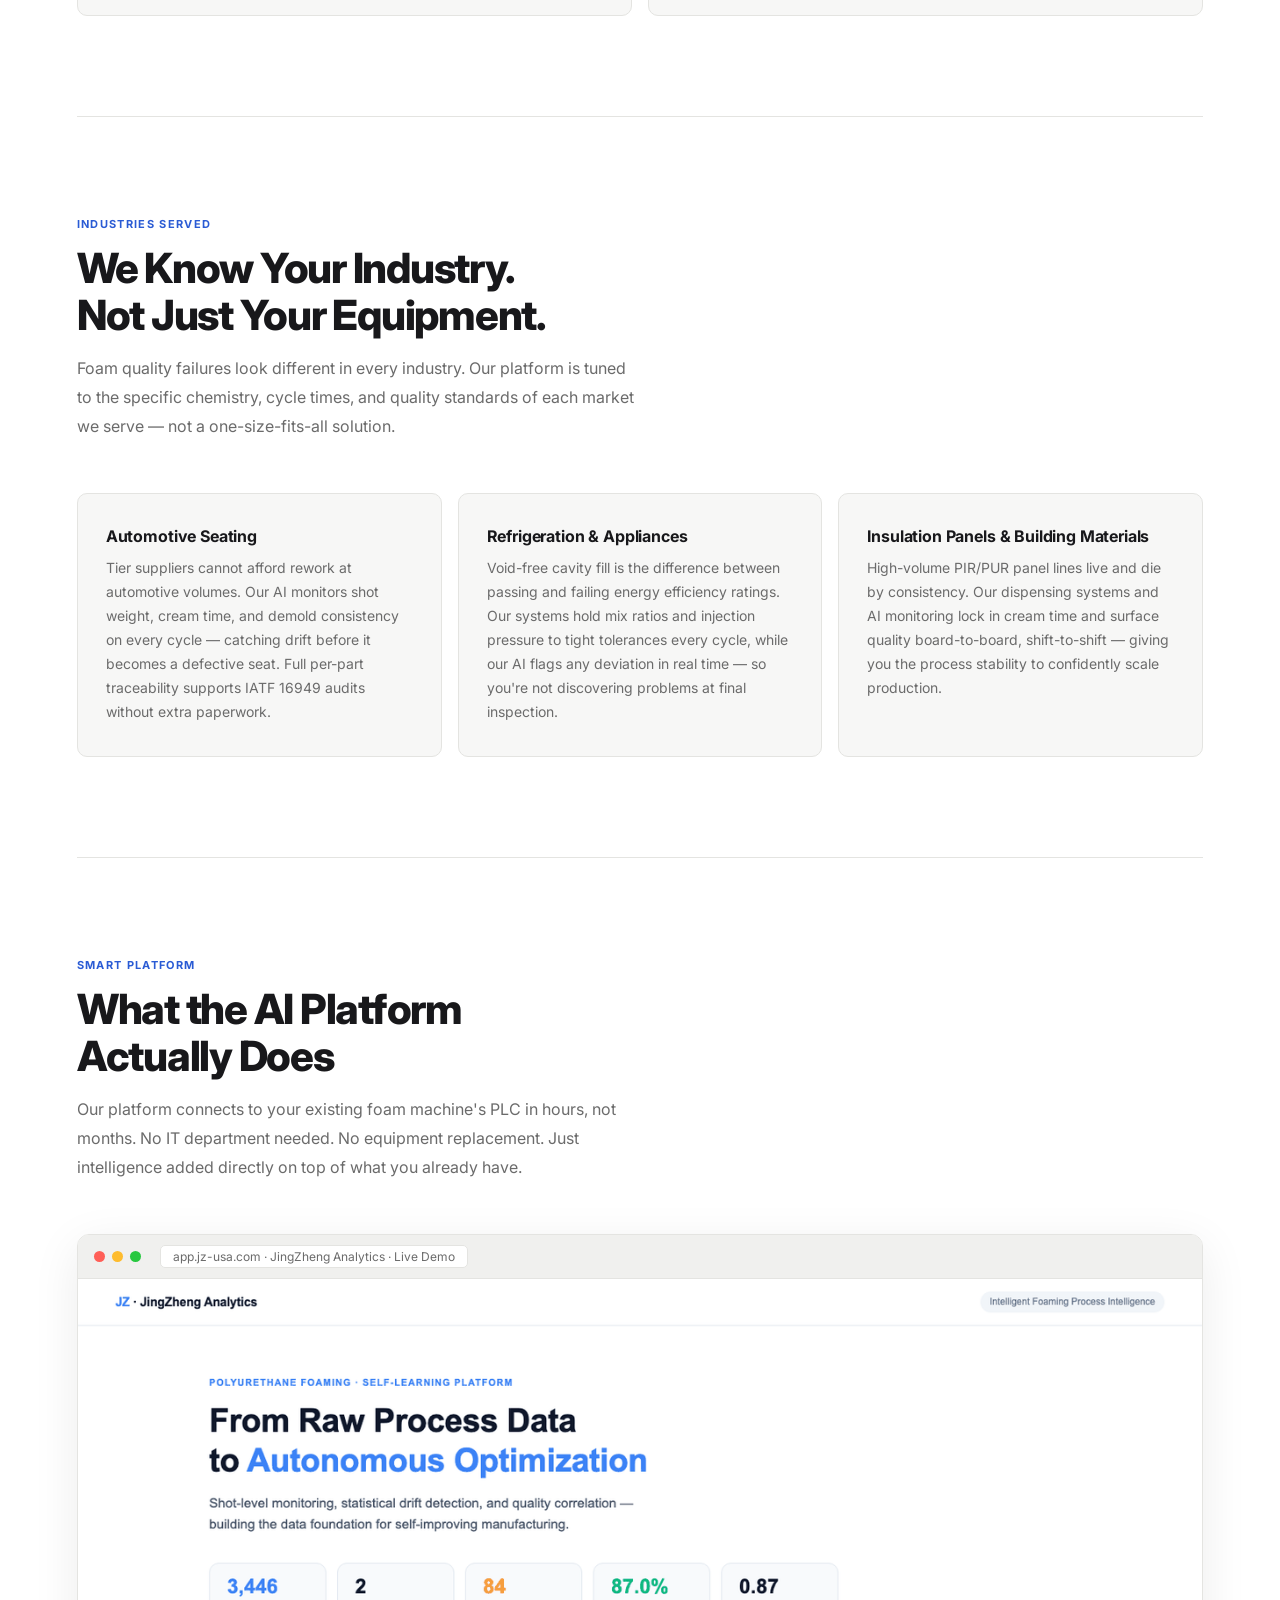
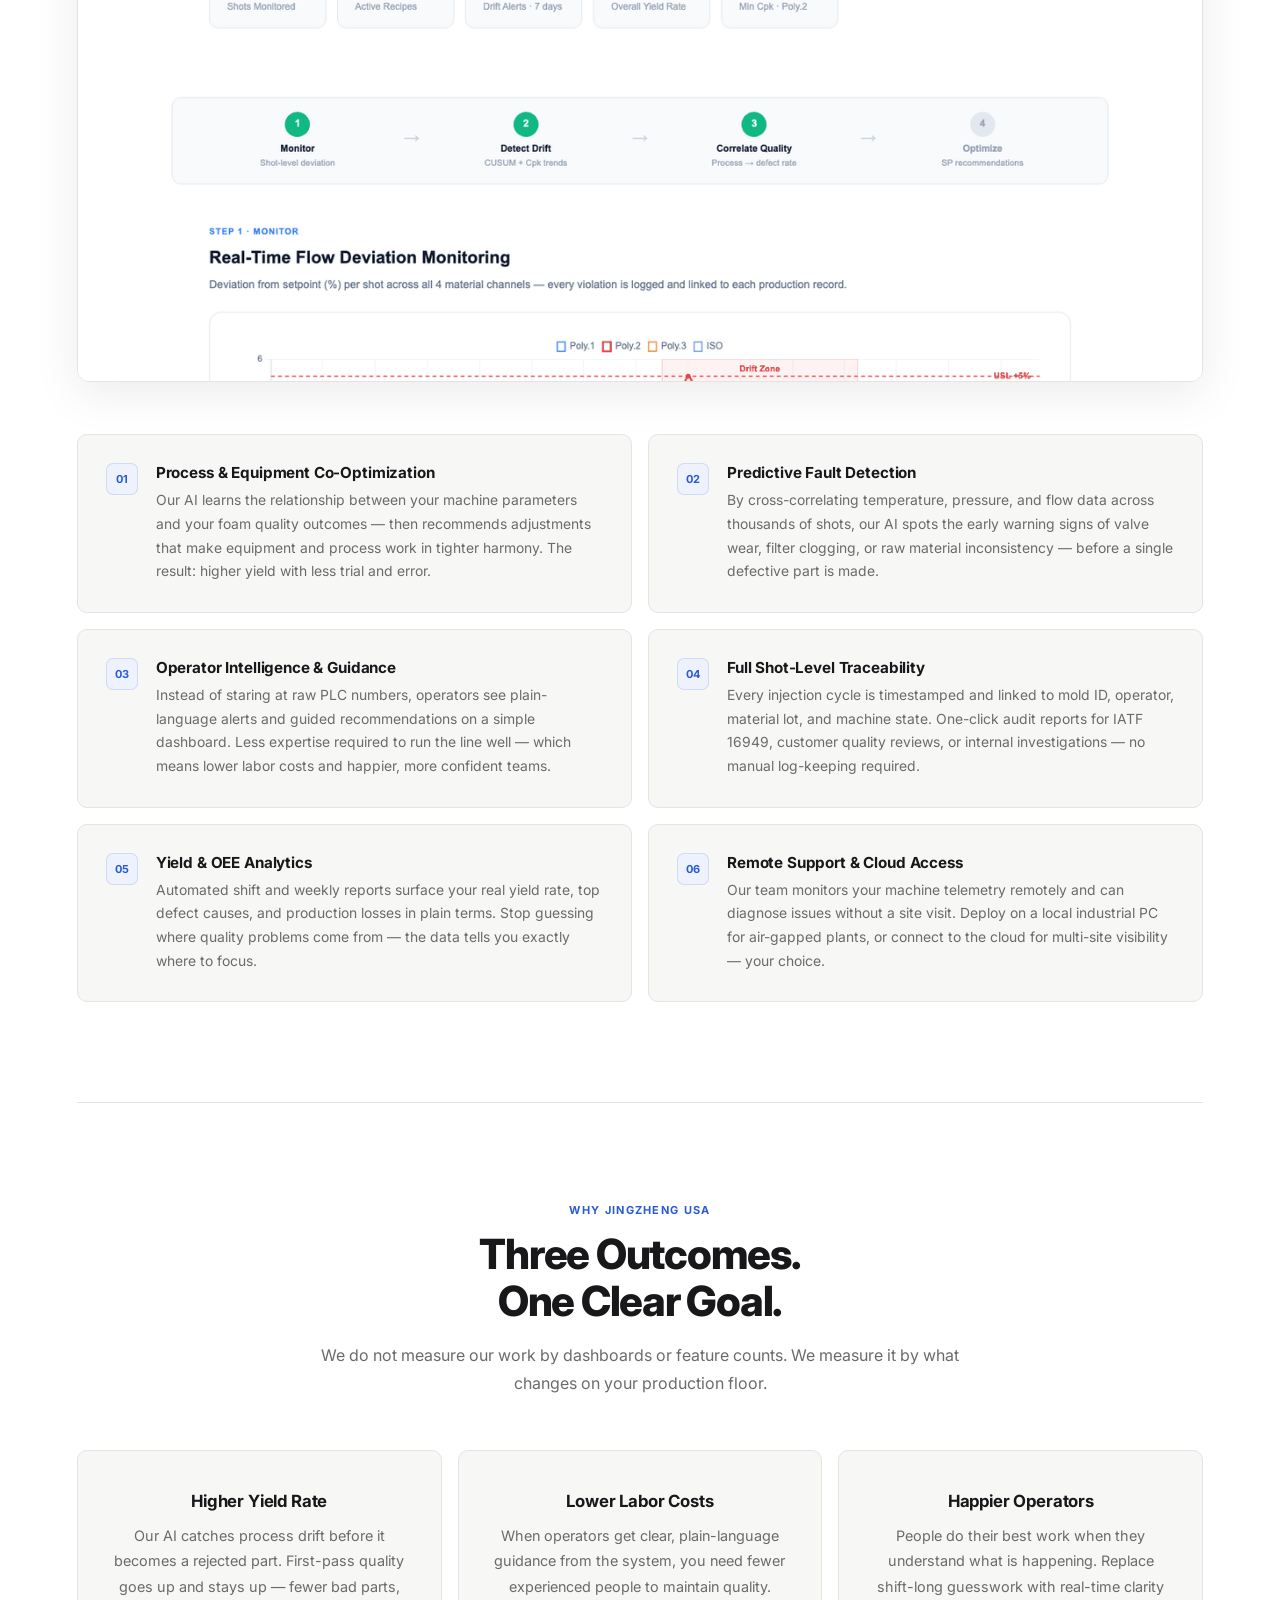
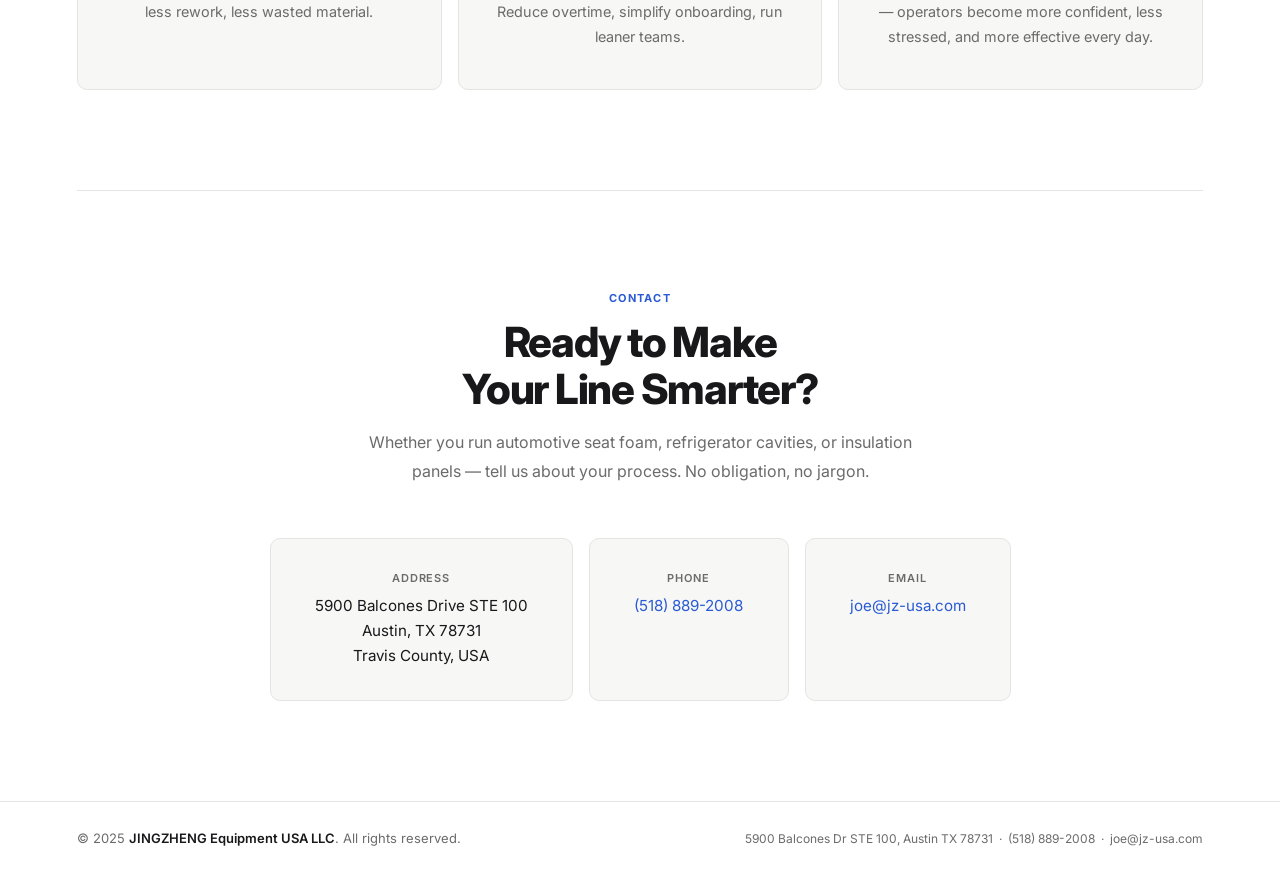
==== commit c3619ca1: "Switch to clean light theme — white background, minimal design - White background (#ffffff) with sub" ====
--- a/index.html
+++ b/index.html
@@ -12,16 +12,15 @@
     *, *::before, *::after { box-sizing: border-box; margin: 0; padding: 0; }
 
     :root {
-      --bg:           #0b0b10;
-      --surface:      #111118;
-      --surface2:     #18181f;
-      --border:       #1e1e2c;
-      --border-hover: #2d2d44;
-      --accent:       #6b9bff;
-      --accent-dim:   rgba(107,155,255,0.10);
-      --accent-glow:  rgba(107,155,255,0.20);
-      --text:         #edeef2;
-      --text-muted:   #7c7f92;
+      --bg:           #ffffff;
+      --surface:      #f7f7f6;
+      --surface2:     #f0f0ee;
+      --border:       #e4e4e1;
+      --border-dark:  #c9c9c5;
+      --accent:       #2a5bd4;
+      --accent-dim:   #eef2fc;
+      --text:         #18181b;
+      --text-muted:   #6b6b6b;
       --radius:       10px;
     }
 
@@ -34,15 +33,6 @@
       overflow-x: hidden;
     }
 
-    /* ── AURORA BACKGROUND ── */
-    #bg-canvas {
-      position: fixed;
-      inset: 0;
-      z-index: 0;
-      pointer-events: none;
-      opacity: 0.45;
-    }
-
     /* ── NAV ── */
     nav {
       position: fixed;
@@ -52,12 +42,11 @@
       align-items: center;
       justify-content: space-between;
       padding: 0 5vw;
-      height: 64px;
-      background: rgba(11,11,16,0.75);
-      backdrop-filter: blur(20px);
-      -webkit-backdrop-filter: blur(20px);
+      height: 62px;
+      background: rgba(255,255,255,0.92);
+      backdrop-filter: blur(16px);
+      -webkit-backdrop-filter: blur(16px);
       border-bottom: 1px solid var(--border);
-      transition: background 0.3s;
     }
 
     .nav-logo {
@@ -68,21 +57,20 @@
     }
 
     .logo-mark {
-      width: 32px; height: 32px;
+      width: 30px; height: 30px;
       background: var(--accent);
       border-radius: 7px;
       display: flex;
       align-items: center;
       justify-content: center;
       font-weight: 800;
+      font-size: 13px;
+      color: #fff;
+      flex-shrink: 0;
+    }
+
+    .logo-text {
       font-size: 14px;
-      color: #0b0b10;
-      flex-shrink: 0;
-      letter-spacing: -0.5px;
-    }
-
-    .logo-text {
-      font-size: 15px;
       font-weight: 700;
       color: var(--text);
       line-height: 1.2;
@@ -92,7 +80,7 @@
       font-size: 10px;
       font-weight: 400;
       color: var(--text-muted);
-      letter-spacing: 0.08em;
+      letter-spacing: 0.06em;
       text-transform: uppercase;
     }
 
@@ -107,45 +95,53 @@
       font-size: 14px;
       font-weight: 500;
       color: var(--text-muted);
-      transition: color 0.2s;
+      transition: color 0.15s;
     }
     .nav-links a:hover { color: var(--text); }
 
     .nav-cta {
-      background: var(--accent) !important;
-      color: #0b0b10 !important;
+      background: var(--text) !important;
+      color: #fff !important;
       padding: 7px 18px;
       border-radius: 7px;
       font-weight: 600 !important;
-      transition: opacity 0.2s !important;
-    }
-    .nav-cta:hover { opacity: 0.85; color: #0b0b10 !important; }
+      transition: opacity 0.15s !important;
+    }
+    .nav-cta:hover { opacity: 0.82 !important; color: #fff !important; }
 
     /* ── HERO ── */
     #hero {
-      position: relative;
-      z-index: 1;
       min-height: 100vh;
       display: flex;
       align-items: center;
       justify-content: center;
       text-align: center;
-      padding: 120px 6vw 100px;
+      padding: 130px 6vw 100px;
+      position: relative;
       overflow: hidden;
     }
 
-    /* CSS radial glow instead of galaxy canvas */
+    /* subtle background grid */
     #hero::before {
       content: '';
       position: absolute;
-      top: -20%;
-      left: 50%;
-      transform: translateX(-50%);
-      width: 900px;
-      height: 700px;
-      background: radial-gradient(ellipse, rgba(107,155,255,0.12) 0%, rgba(107,155,255,0.04) 45%, transparent 70%);
+      inset: 0;
+      background-image:
+        linear-gradient(var(--border) 1px, transparent 1px),
+        linear-gradient(90deg, var(--border) 1px, transparent 1px);
+      background-size: 48px 48px;
+      opacity: 0.5;
       pointer-events: none;
-      z-index: 0;
+    }
+
+    /* fade grid at bottom */
+    #hero::after {
+      content: '';
+      position: absolute;
+      bottom: 0; left: 0; right: 0;
+      height: 200px;
+      background: linear-gradient(to bottom, transparent, var(--bg));
+      pointer-events: none;
     }
 
     .hero-content {
@@ -159,13 +155,13 @@
     .hero-badge {
       display: inline-flex;
       align-items: center;
-      gap: 8px;
+      gap: 7px;
       background: var(--accent-dim);
-      border: 1px solid rgba(107,155,255,0.22);
+      border: 1px solid rgba(42,91,212,0.2);
       border-radius: 50px;
       padding: 5px 14px;
       font-size: 11.5px;
-      font-weight: 500;
+      font-weight: 600;
       color: var(--accent);
       letter-spacing: 0.05em;
       text-transform: uppercase;
@@ -180,91 +176,81 @@
     }
     @keyframes pulse {
       0%,100% { opacity: 1; transform: scale(1); }
-      50% { opacity: 0.4; transform: scale(1.3); }
+      50% { opacity: 0.35; transform: scale(1.35); }
     }
 
     .hero-title {
-      font-size: clamp(2.6rem, 6.5vw, 5.2rem);
+      font-size: clamp(2.6rem, 6vw, 5rem);
       font-weight: 800;
-      line-height: 1.08;
-      letter-spacing: -0.03em;
+      line-height: 1.07;
+      letter-spacing: -0.035em;
+      color: var(--text);
       margin-bottom: 24px;
-      max-width: 820px;
-    }
-    .hero-title .grad {
-      background: linear-gradient(95deg, #c8d8ff 0%, var(--accent) 50%, #8bb4ff 100%);
-      -webkit-background-clip: text;
-      -webkit-text-fill-color: transparent;
-      background-clip: text;
+      max-width: 800px;
+    }
+    .hero-title .accent-word {
+      color: var(--accent);
     }
 
     .hero-sub {
-      max-width: 600px;
+      max-width: 560px;
       font-size: clamp(1rem, 2vw, 1.1rem);
       color: var(--text-muted);
       line-height: 1.8;
-      margin-bottom: 48px;
+      margin-bottom: 44px;
     }
 
     .hero-actions {
       display: flex;
-      gap: 14px;
+      gap: 12px;
       flex-wrap: wrap;
       justify-content: center;
       margin-bottom: 80px;
     }
 
     .btn-primary {
-      background: var(--accent);
-      color: #0b0b10;
+      background: var(--text);
+      color: #fff;
       padding: 12px 28px;
       border-radius: 8px;
       font-size: 14px;
-      font-weight: 700;
-      letter-spacing: 0.01em;
+      font-weight: 600;
       text-decoration: none;
-      border: none;
-      transition: opacity 0.2s, transform 0.2s, box-shadow 0.2s;
+      transition: opacity 0.15s, transform 0.15s;
       display: inline-block;
     }
-    .btn-primary:hover {
-      opacity: 0.9;
-      transform: translateY(-1px);
-      box-shadow: 0 8px 24px rgba(107,155,255,0.28);
-    }
+    .btn-primary:hover { opacity: 0.82; transform: translateY(-1px); }
 
     .btn-ghost {
       background: transparent;
-      border: 1px solid var(--border-hover);
+      border: 1px solid var(--border-dark);
       color: var(--text);
       padding: 12px 28px;
       border-radius: 8px;
       font-size: 14px;
       font-weight: 500;
-      letter-spacing: 0.01em;
       text-decoration: none;
-      transition: border-color 0.2s, color 0.2s;
+      transition: border-color 0.15s, background 0.15s;
       display: inline-block;
     }
-    .btn-ghost:hover { border-color: var(--accent); color: var(--accent); }
+    .btn-ghost:hover { border-color: var(--text); background: var(--surface); }
 
     /* ── HERO STATS ── */
     .hero-stats {
       display: flex;
-      gap: 0;
       border: 1px solid var(--border);
       border-radius: var(--radius);
+      background: var(--bg);
       overflow: hidden;
-      background: var(--surface);
     }
     .stat {
       text-align: center;
-      padding: 20px 36px;
+      padding: 18px 36px;
       border-right: 1px solid var(--border);
     }
     .stat:last-child { border-right: none; }
     .stat-num {
-      font-size: 1.7rem;
+      font-size: 1.6rem;
       font-weight: 800;
       color: var(--accent);
       letter-spacing: -0.02em;
@@ -280,12 +266,12 @@
     }
 
     /* ── SECTIONS COMMON ── */
-    section { position: relative; z-index: 1; padding: 100px 6vw; }
+    section { padding: 100px 6vw; }
 
     .section-label {
       font-size: 11px;
-      font-weight: 600;
-      letter-spacing: 0.14em;
+      font-weight: 700;
+      letter-spacing: 0.12em;
       text-transform: uppercase;
       color: var(--accent);
       margin-bottom: 14px;
@@ -293,60 +279,59 @@
     .section-title {
       font-size: clamp(1.8rem, 3.5vw, 2.6rem);
       font-weight: 800;
-      line-height: 1.15;
-      letter-spacing: -0.025em;
+      line-height: 1.12;
+      letter-spacing: -0.03em;
+      color: var(--text);
       margin-bottom: 16px;
     }
     .section-desc {
       font-size: 1rem;
       color: var(--text-muted);
       line-height: 1.8;
-      max-width: 580px;
-    }
-    .section-head { margin-bottom: 56px; }
+      max-width: 560px;
+    }
+    .section-head { margin-bottom: 52px; }
 
     /* ── DIVIDER ── */
-    .glow-divider {
+    .divider {
       height: 1px;
-      background: linear-gradient(90deg, transparent, var(--border-hover), transparent);
+      background: var(--border);
       margin: 0 6vw;
-      position: relative;
-      z-index: 1;
+    }
+
+    /* ── CARDS SHARED ── */
+    .pillar-card,
+    .industry-card,
+    .feature-card,
+    .why-card {
+      background: var(--surface);
+      border: 1px solid var(--border);
+      border-radius: var(--radius);
+      transition: border-color 0.2s, box-shadow 0.2s;
+    }
+    .pillar-card:hover,
+    .industry-card:hover,
+    .feature-card:hover,
+    .why-card:hover {
+      border-color: var(--border-dark);
+      box-shadow: 0 4px 20px rgba(0,0,0,0.06);
     }
 
     /* ── WHAT WE DO ── */
     .two-col {
       display: grid;
       grid-template-columns: 1fr 1fr;
-      gap: 20px;
+      gap: 16px;
     }
 
     .pillar-card {
-      background: var(--surface);
-      border: 1px solid var(--border);
-      border-radius: var(--radius);
       padding: 36px;
-      transition: border-color 0.25s, transform 0.25s;
-      position: relative;
-      overflow: hidden;
-    }
-    .pillar-card::before {
-      content: '';
-      position: absolute;
-      top: 0; left: 0; right: 0;
-      height: 1px;
-      background: linear-gradient(90deg, transparent, var(--accent), transparent);
-      opacity: 0;
-      transition: opacity 0.25s;
-    }
-    .pillar-card:hover { border-color: var(--border-hover); transform: translateY(-3px); }
-    .pillar-card:hover::before { opacity: 0.7; }
-
+    }
     .pillar-card h3 {
-      font-size: 1.15rem;
+      font-size: 1.1rem;
       font-weight: 700;
       letter-spacing: -0.01em;
-      margin-bottom: 14px;
+      margin-bottom: 12px;
       color: var(--text);
     }
     .pillar-card p {
@@ -356,217 +341,161 @@
       margin-bottom: 24px;
     }
 
-    .tag-list { display: flex; flex-wrap: wrap; gap: 8px; }
+    .tag-list { display: flex; flex-wrap: wrap; gap: 7px; }
     .tag {
       font-size: 11px;
       font-weight: 500;
-      padding: 4px 10px;
+      padding: 3px 10px;
       border-radius: 50px;
       border: 1px solid var(--border);
       color: var(--text-muted);
-      background: var(--surface2);
-    }
-    .tag.accent { border-color: rgba(107,155,255,0.25); color: var(--accent); background: var(--accent-dim); }
+      background: var(--bg);
+    }
+    .tag.accent {
+      border-color: rgba(42,91,212,0.2);
+      color: var(--accent);
+      background: var(--accent-dim);
+    }
 
     /* ── INDUSTRIES ── */
     .industry-grid {
       display: grid;
       grid-template-columns: repeat(3, 1fr);
-      gap: 20px;
-    }
-
-    .industry-card {
-      background: var(--surface);
+      gap: 16px;
+    }
+    .industry-card { padding: 32px 28px; }
+    .industry-card h3 {
+      font-size: 1rem;
+      font-weight: 700;
+      letter-spacing: -0.01em;
+      margin-bottom: 10px;
+      color: var(--text);
+    }
+    .industry-card p { font-size: 0.875rem; color: var(--text-muted); line-height: 1.72; }
+
+    /* ── DEMO SHOWCASE ── */
+    .demo-showcase {
+      margin-bottom: 52px;
+      border-radius: 12px;
+      overflow: hidden;
       border: 1px solid var(--border);
-      border-radius: var(--radius);
-      padding: 32px 28px;
-      transition: border-color 0.25s, transform 0.25s;
-    }
-    .industry-card:hover { border-color: var(--border-hover); transform: translateY(-3px); }
-
-    .industry-card h3 {
+      box-shadow: 0 12px 48px rgba(0,0,0,0.08);
+    }
+    .demo-chrome {
+      display: flex;
+      align-items: center;
+      gap: 7px;
+      padding: 10px 16px;
+      background: var(--surface2);
+      border-bottom: 1px solid var(--border);
+    }
+    .demo-dot { width: 11px; height: 11px; border-radius: 50%; }
+    .demo-dot.red { background: #ff5f57; }
+    .demo-dot.yel { background: #febc2e; }
+    .demo-dot.grn { background: #28c840; }
+    .demo-url {
+      margin-left: 12px;
+      background: var(--bg);
+      border: 1px solid var(--border);
+      border-radius: 5px;
+      padding: 3px 12px;
+      font-size: 12px;
+      color: var(--text-muted);
+      max-width: 360px;
+    }
+    .demo-showcase img { width: 100%; display: block; }
+
+    /* ── PLATFORM GRID ── */
+    .platform-grid {
+      display: grid;
+      grid-template-columns: repeat(2, 1fr);
+      gap: 16px;
+    }
+    .feature-card {
+      padding: 28px;
+      display: flex;
+      gap: 18px;
+      align-items: flex-start;
+    }
+    .feature-num {
+      flex-shrink: 0;
+      width: 32px; height: 32px;
+      border-radius: 7px;
+      background: var(--accent-dim);
+      border: 1px solid rgba(42,91,212,0.15);
+      display: flex;
+      align-items: center;
+      justify-content: center;
+      font-size: 11px;
+      font-weight: 700;
+      color: var(--accent);
+    }
+    .feature-card h4 {
+      font-size: 0.95rem;
+      font-weight: 700;
+      letter-spacing: -0.01em;
+      margin-bottom: 7px;
+      color: var(--text);
+    }
+    .feature-card p { font-size: 0.87rem; color: var(--text-muted); line-height: 1.7; }
+
+    /* ── WHY SECTION ── */
+    #why { text-align: center; }
+    #why .section-head { margin-left: auto; margin-right: auto; max-width: 640px; }
+    #why .section-desc { max-width: 100%; }
+
+    .why-grid {
+      display: grid;
+      grid-template-columns: repeat(3, 1fr);
+      gap: 16px;
+    }
+    .why-card { padding: 40px 32px; text-align: center; }
+    .why-card h3 {
       font-size: 1.05rem;
       font-weight: 700;
       letter-spacing: -0.01em;
       margin-bottom: 12px;
       color: var(--text);
     }
-    .industry-card p { font-size: 0.88rem; color: var(--text-muted); line-height: 1.7; }
-
-    /* ── DEMO SHOWCASE ── */
-    .demo-showcase {
-      margin-bottom: 56px;
-      border-radius: 14px;
-      overflow: hidden;
-      border: 1px solid var(--border);
-      background: var(--surface);
-      box-shadow: 0 24px 80px rgba(0,0,0,0.55), 0 0 0 1px var(--border);
-    }
-
-    .demo-chrome {
-      display: flex;
-      align-items: center;
-      gap: 7px;
-      padding: 11px 16px;
-      background: var(--surface2);
-      border-bottom: 1px solid var(--border);
-    }
-    .demo-dot {
-      width: 11px; height: 11px;
-      border-radius: 50%;
-    }
-    .demo-dot.red   { background: #ff5f57; }
-    .demo-dot.yel   { background: #febc2e; }
-    .demo-dot.grn   { background: #28c840; }
-
-    .demo-url {
-      margin-left: 12px;
-      flex: 1;
-      background: var(--bg);
-      border: 1px solid var(--border);
-      border-radius: 6px;
-      padding: 4px 12px;
-      font-size: 12px;
-      color: var(--text-muted);
-      font-family: 'Inter', monospace;
-      max-width: 360px;
-    }
-
-    .demo-showcase img {
-      width: 100%;
-      display: block;
-    }
-
-    /* ── SMART PLATFORM ── */
-    .platform-grid {
-      display: grid;
-      grid-template-columns: repeat(2, 1fr);
-      gap: 20px;
-    }
-
-    .feature-card {
-      background: var(--surface);
-      border: 1px solid var(--border);
-      border-radius: var(--radius);
-      padding: 28px;
-      display: flex;
-      gap: 18px;
-      align-items: flex-start;
-      transition: border-color 0.25s;
-    }
-    .feature-card:hover { border-color: var(--border-hover); }
-
-    .feature-num {
-      flex-shrink: 0;
-      width: 34px; height: 34px;
-      border-radius: 8px;
-      background: var(--accent-dim);
-      border: 1px solid rgba(107,155,255,0.18);
-      display: flex;
-      align-items: center;
-      justify-content: center;
-      font-size: 12px;
-      font-weight: 700;
-      color: var(--accent);
-    }
-
-    .feature-card h4 {
-      font-size: 0.97rem;
-      font-weight: 700;
-      letter-spacing: -0.01em;
-      margin-bottom: 8px;
-      color: var(--text);
-    }
-    .feature-card p { font-size: 0.87rem; color: var(--text-muted); line-height: 1.7; }
-
-    /* ── WHY SECTION ── */
-    #why { text-align: center; }
-    #why .section-head { margin-left: auto; margin-right: auto; max-width: 680px; }
-    #why .section-desc { max-width: 100%; }
-
-    .why-grid {
-      display: grid;
-      grid-template-columns: repeat(3, 1fr);
-      gap: 20px;
-    }
-
-    .why-card {
-      background: var(--surface);
-      border: 1px solid var(--border);
-      border-radius: var(--radius);
-      padding: 40px 32px;
-      text-align: center;
-      transition: border-color 0.25s, transform 0.25s;
-      position: relative;
-      overflow: hidden;
-    }
-    .why-card::before {
-      content: '';
-      position: absolute;
-      top: 0; left: 0; right: 0;
-      height: 1px;
-      background: linear-gradient(90deg, transparent, var(--accent), transparent);
-      opacity: 0.6;
-    }
-    .why-card:hover { border-color: var(--border-hover); transform: translateY(-3px); }
-
-    .why-card h3 {
-      font-size: 1.1rem;
-      font-weight: 700;
-      letter-spacing: -0.01em;
-      margin-bottom: 14px;
-      color: var(--text);
-    }
     .why-card p { font-size: 0.9rem; color: var(--text-muted); line-height: 1.75; }
 
     /* ── CONTACT ── */
     #contact { text-align: center; }
-    #contact .section-head { margin-left: auto; margin-right: auto; max-width: 600px; }
+    #contact .section-head { margin-left: auto; margin-right: auto; max-width: 560px; }
     #contact .section-desc { max-width: 100%; }
 
     .contact-cards {
       display: flex;
       justify-content: center;
-      gap: 20px;
+      gap: 16px;
       flex-wrap: wrap;
-      margin-top: 8px;
-    }
-
+    }
     .contact-card {
       background: var(--surface);
       border: 1px solid var(--border);
       border-radius: var(--radius);
-      padding: 32px 40px;
-      min-width: 220px;
-      transition: border-color 0.25s;
-    }
-    .contact-card:hover { border-color: var(--border-hover); }
-
-    .info-label { font-size: 11px; color: var(--text-muted); text-transform: uppercase; letter-spacing: 0.08em; margin-bottom: 8px; font-weight: 500; }
-    .info-val { font-size: 1rem; color: var(--text); line-height: 1.6; }
+      padding: 32px 44px;
+      min-width: 200px;
+      transition: border-color 0.2s, box-shadow 0.2s;
+    }
+    .contact-card:hover {
+      border-color: var(--border-dark);
+      box-shadow: 0 4px 20px rgba(0,0,0,0.06);
+    }
+    .info-label {
+      font-size: 11px;
+      font-weight: 600;
+      color: var(--text-muted);
+      text-transform: uppercase;
+      letter-spacing: 0.08em;
+      margin-bottom: 8px;
+    }
+    .info-val { font-size: 0.95rem; color: var(--text); line-height: 1.65; }
     .info-val a { color: var(--accent); text-decoration: none; }
     .info-val a:hover { text-decoration: underline; }
 
-    .form-submit {
-      width: 100%;
-      padding: 12px;
-      background: var(--accent);
-      color: #0b0b10;
-      font-size: 14px;
-      font-weight: 700;
-      border: none;
-      border-radius: 8px;
-      cursor: pointer;
-      margin-top: 8px;
-      transition: opacity 0.2s, transform 0.2s;
-      font-family: 'Inter', sans-serif;
-    }
-    .form-submit:hover { opacity: 0.88; transform: translateY(-1px); }
-
     /* ── FOOTER ── */
     footer {
-      position: relative;
-      z-index: 1;
       border-top: 1px solid var(--border);
       padding: 28px 6vw;
       display: flex;
@@ -581,58 +510,45 @@
     .footer-right a { color: var(--text-muted); text-decoration: none; }
     .footer-right a:hover { color: var(--text); }
 
-    /* ── SCROLL FADE-IN ── */
+    /* ── SCROLL FADE ── */
     .fade-up {
       opacity: 0;
-      transform: translateY(24px);
-      transition: opacity 0.55s ease, transform 0.55s ease;
+      transform: translateY(20px);
+      transition: opacity 0.5s ease, transform 0.5s ease;
     }
     .fade-up.visible { opacity: 1; transform: translateY(0); }
 
     /* ── RESPONSIVE ── */
-
-    /* tablet */
     @media (max-width: 900px) {
       section { padding: 80px 5vw; }
       .two-col { grid-template-columns: 1fr; }
       .industry-grid { grid-template-columns: 1fr 1fr; }
       .platform-grid { grid-template-columns: 1fr; }
       .why-grid { grid-template-columns: 1fr 1fr; }
-      .contact-cards { flex-direction: column; align-items: center; }
-      .contact-card { width: 100%; max-width: 480px; }
       .nav-links { display: none; }
-      .hero-stats { flex-wrap: wrap; border-radius: var(--radius); }
+      .hero-stats { flex-wrap: wrap; }
       .stat { padding: 16px 24px; }
     }
 
-    /* large mobile */
     @media (max-width: 640px) {
       section { padding: 64px 5vw; }
       .industry-grid { grid-template-columns: 1fr; }
       .why-grid { grid-template-columns: 1fr; }
-      .hero-stats { width: 100%; }
-      .stat { flex: 1 1 40%; border-right: none; border-bottom: 1px solid var(--border); }
-      .stat:nth-child(odd) { border-right: 1px solid var(--border); }
-      .stat:last-child { border-bottom: none; }
+      .contact-cards { flex-direction: column; align-items: center; }
+      .contact-card { width: 100%; max-width: 420px; }
+      .hero-stats { border: none; gap: 10px; }
+      .stat { border: 1px solid var(--border) !important; border-radius: var(--radius); }
+      footer { flex-direction: column; align-items: flex-start; }
       nav { padding: 0 4vw; }
-      .contact-form { padding: 28px 24px; }
-      footer { flex-direction: column; align-items: flex-start; gap: 8px; }
-    }
-
-    /* small mobile */
+    }
+
     @media (max-width: 420px) {
       .hero-title { font-size: 2.2rem; }
-      .btn-primary, .btn-ghost { padding: 11px 22px; font-size: 13px; }
-      .pillar-card { padding: 28px; }
-      .hero-stats { border: none; background: transparent; gap: 12px; }
-      .stat { border: 1px solid var(--border) !important; border-radius: var(--radius); background: var(--surface); }
+      .btn-primary, .btn-ghost { padding: 11px 20px; font-size: 13px; }
     }
   </style>
 </head>
 <body>
-
-<!-- AURORA BACKGROUND -->
-<canvas id="bg-canvas"></canvas>
 
 <!-- NAV -->
 <nav>
@@ -658,7 +574,7 @@
 
     <h1 class="hero-title">
       Your Foam Line,<br/>
-      <span class="grad">Made Intelligent</span>
+      <span class="accent-word">Made Intelligent</span>
     </h1>
 
     <p class="hero-sub">
@@ -691,7 +607,7 @@
   </div>
 </section>
 
-<div class="glow-divider"></div>
+<div class="divider"></div>
 
 <!-- WHAT WE DO -->
 <section id="what">
@@ -728,7 +644,7 @@
   </div>
 </section>
 
-<div class="glow-divider"></div>
+<div class="divider"></div>
 
 <!-- INDUSTRIES -->
 <section id="industries">
@@ -756,7 +672,7 @@
   </div>
 </section>
 
-<div class="glow-divider"></div>
+<div class="divider"></div>
 
 <!-- SMART PLATFORM -->
 <section id="platform">
@@ -766,7 +682,7 @@
     <p class="section-desc">Our platform connects to your existing foam machine's PLC in hours, not months. No IT department needed. No equipment replacement. Just intelligence added directly on top of what you already have.</p>
   </div>
 
-  <!-- DEMO GIF SHOWCASE -->
+  <!-- DEMO GIF -->
   <div class="demo-showcase fade-up">
     <div class="demo-chrome">
       <div class="demo-dot red"></div>
@@ -828,7 +744,7 @@
   </div>
 </section>
 
-<div class="glow-divider"></div>
+<div class="divider"></div>
 
 <!-- WHY JZ USA -->
 <section id="why">
@@ -843,12 +759,10 @@
       <h3>Higher Yield Rate</h3>
       <p>Our AI catches process drift before it becomes a rejected part. First-pass quality goes up and stays up — fewer bad parts, less rework, less wasted material.</p>
     </div>
-
     <div class="why-card fade-up">
       <h3>Lower Labor Costs</h3>
       <p>When operators get clear, plain-language guidance from the system, you need fewer experienced people to maintain quality. Reduce overtime, simplify onboarding, run leaner teams.</p>
     </div>
-
     <div class="why-card fade-up">
       <h3>Happier Operators</h3>
       <p>People do their best work when they understand what is happening. Replace shift-long guesswork with real-time clarity — operators become more confident, less stressed, and more effective every day.</p>
@@ -856,7 +770,7 @@
   </div>
 </section>
 
-<div class="glow-divider"></div>
+<div class="divider"></div>
 
 <!-- CONTACT -->
 <section id="contact">
@@ -871,12 +785,10 @@
       <div class="info-label">Address</div>
       <div class="info-val">5900 Balcones Drive STE 100<br/>Austin, TX 78731<br/>Travis County, USA</div>
     </div>
-
     <div class="contact-card fade-up">
       <div class="info-label">Phone</div>
       <div class="info-val"><a href="tel:+15188892008">(518) 889-2008</a></div>
     </div>
-
     <div class="contact-card fade-up">
       <div class="info-label">Email</div>
       <div class="info-val"><a href="mailto:joe@jz-usa.com">joe@jz-usa.com</a></div>
@@ -897,158 +809,19 @@
 </footer>
 
 <script>
-/* ── AURORA WEBGL BACKGROUND ── */
-(function () {
-  const canvas = document.getElementById('bg-canvas');
-  const gl = canvas.getContext('webgl2', { alpha: true, premultipliedAlpha: true, antialias: true });
-  if (!gl) return;
-
-  gl.clearColor(0, 0, 0, 0);
-  gl.enable(gl.BLEND);
-  gl.blendFunc(gl.ONE, gl.ONE_MINUS_SRC_ALPHA);
-
-  const VERT = `#version 300 es
-in vec2 position;
-void main() {
-  gl_Position = vec4(position, 0.0, 1.0);
-}`;
-
-  const FRAG = `#version 300 es
-precision highp float;
-uniform float uTime;
-uniform float uAmplitude;
-uniform vec3 uColorStops[3];
-uniform vec2 uResolution;
-uniform float uBlend;
-out vec4 fragColor;
-
-vec3 permute(vec3 x) {
-  return mod(((x * 34.0) + 1.0) * x, 289.0);
-}
-float snoise(vec2 v) {
-  const vec4 C = vec4(0.211324865405187, 0.366025403784439, -0.577350269189626, 0.024390243902439);
-  vec2 i  = floor(v + dot(v, C.yy));
-  vec2 x0 = v - i + dot(i, C.xx);
-  vec2 i1 = (x0.x > x0.y) ? vec2(1.0, 0.0) : vec2(0.0, 1.0);
-  vec4 x12 = x0.xyxy + C.xxzz;
-  x12.xy -= i1;
-  i = mod(i, 289.0);
-  vec3 p = permute(permute(i.y + vec3(0.0, i1.y, 1.0)) + i.x + vec3(0.0, i1.x, 1.0));
-  vec3 m = max(0.5 - vec3(dot(x0,x0), dot(x12.xy,x12.xy), dot(x12.zw,x12.zw)), 0.0);
-  m = m*m; m = m*m;
-  vec3 x = 2.0 * fract(p * C.www) - 1.0;
-  vec3 h = abs(x) - 0.5;
-  vec3 ox = floor(x + 0.5);
-  vec3 a0 = x - ox;
-  m *= 1.79284291400159 - 0.85373472095314 * (a0*a0 + h*h);
-  vec3 g;
-  g.x  = a0.x * x0.x  + h.x * x0.y;
-  g.yz = a0.yz * x12.xz + h.yz * x12.yw;
-  return 130.0 * dot(m, g);
-}
-
-void main() {
-  vec2 uv = gl_FragCoord.xy / uResolution;
-
-  vec3 c0 = uColorStops[0];
-  vec3 c1 = uColorStops[1];
-  vec3 c2 = uColorStops[2];
-  vec3 rampColor;
-  if (uv.x < 0.5) {
-    rampColor = mix(c0, c1, uv.x * 2.0);
-  } else {
-    rampColor = mix(c1, c2, (uv.x - 0.5) * 2.0);
-  }
-
-  float height = snoise(vec2(uv.x * 2.0 + uTime * 0.1, uTime * 0.25)) * 0.5 * uAmplitude;
-  height = exp(height);
-  height = (uv.y * 2.0 - height + 0.2);
-  float intensity = 0.6 * height;
-
-  float midPoint = 0.20;
-  float blend = uBlend;
-  float auroraAlpha = smoothstep(midPoint - blend * 0.5, midPoint + blend * 0.5, intensity);
-
-  vec3 auroraColor = intensity * rampColor;
-  fragColor = vec4(auroraColor * auroraAlpha, auroraAlpha);
-}`;
-
-  function compileShader(type, src) {
-    const s = gl.createShader(type);
-    gl.shaderSource(s, src);
-    gl.compileShader(s);
-    return s;
-  }
-
-  const prog = gl.createProgram();
-  gl.attachShader(prog, compileShader(gl.VERTEX_SHADER, VERT));
-  gl.attachShader(prog, compileShader(gl.FRAGMENT_SHADER, FRAG));
-  gl.linkProgram(prog);
-  gl.useProgram(prog);
-
-  const verts = new Float32Array([-1,-1, 3,-1, -1,3]);
-  const buf = gl.createBuffer();
-  gl.bindBuffer(gl.ARRAY_BUFFER, buf);
-  gl.bufferData(gl.ARRAY_BUFFER, verts, gl.STATIC_DRAW);
-  const loc = gl.getAttribLocation(prog, 'position');
-  gl.enableVertexAttribArray(loc);
-  gl.vertexAttribPointer(loc, 2, gl.FLOAT, false, 0, 0);
-
-  const uTime       = gl.getUniformLocation(prog, 'uTime');
-  const uAmplitude  = gl.getUniformLocation(prog, 'uAmplitude');
-  const uColorStops = gl.getUniformLocation(prog, 'uColorStops');
-  const uResolution = gl.getUniformLocation(prog, 'uResolution');
-  const uBlend      = gl.getUniformLocation(prog, 'uBlend');
-
-  function hexToRgb(hex) {
-    const r = parseInt(hex.slice(1,3),16)/255;
-    const g = parseInt(hex.slice(3,5),16)/255;
-    const b = parseInt(hex.slice(5,7),16)/255;
-    return [r, g, b];
-  }
-
-  /* Subtle blue-indigo aurora */
-  const colors = ['#0d1a40', '#101428', '#152244'];
-  const colorArr = colors.flatMap(hexToRgb);
-
-  function resize() {
-    canvas.width  = window.innerWidth;
-    canvas.height = window.innerHeight;
-    gl.viewport(0, 0, canvas.width, canvas.height);
-    gl.uniform2f(uResolution, canvas.width, canvas.height);
-  }
-  window.addEventListener('resize', resize);
-  resize();
-
-  gl.uniform3fv(uColorStops, colorArr);
-  gl.uniform1f(uAmplitude, 1.2);
-  gl.uniform1f(uBlend, 0.65);
-
-  let t = 0;
-  function tick(ms) {
-    t = ms * 0.001;
-    gl.clear(gl.COLOR_BUFFER_BIT);
-    gl.uniform1f(uTime, t * 0.28);
-    gl.drawArrays(gl.TRIANGLES, 0, 3);
-    requestAnimationFrame(tick);
-  }
-  requestAnimationFrame(tick);
-})();
-
 /* ── SCROLL FADE-IN ── */
 (function () {
   const els = document.querySelectorAll('.fade-up');
   const obs = new IntersectionObserver((entries) => {
     entries.forEach((e, i) => {
       if (e.isIntersecting) {
-        setTimeout(() => e.target.classList.add('visible'), i * 70);
+        setTimeout(() => e.target.classList.add('visible'), i * 60);
         obs.unobserve(e.target);
       }
     });
   }, { threshold: 0.1 });
   els.forEach(el => obs.observe(el));
 })();
-
 </script>
 </body>
 </html>
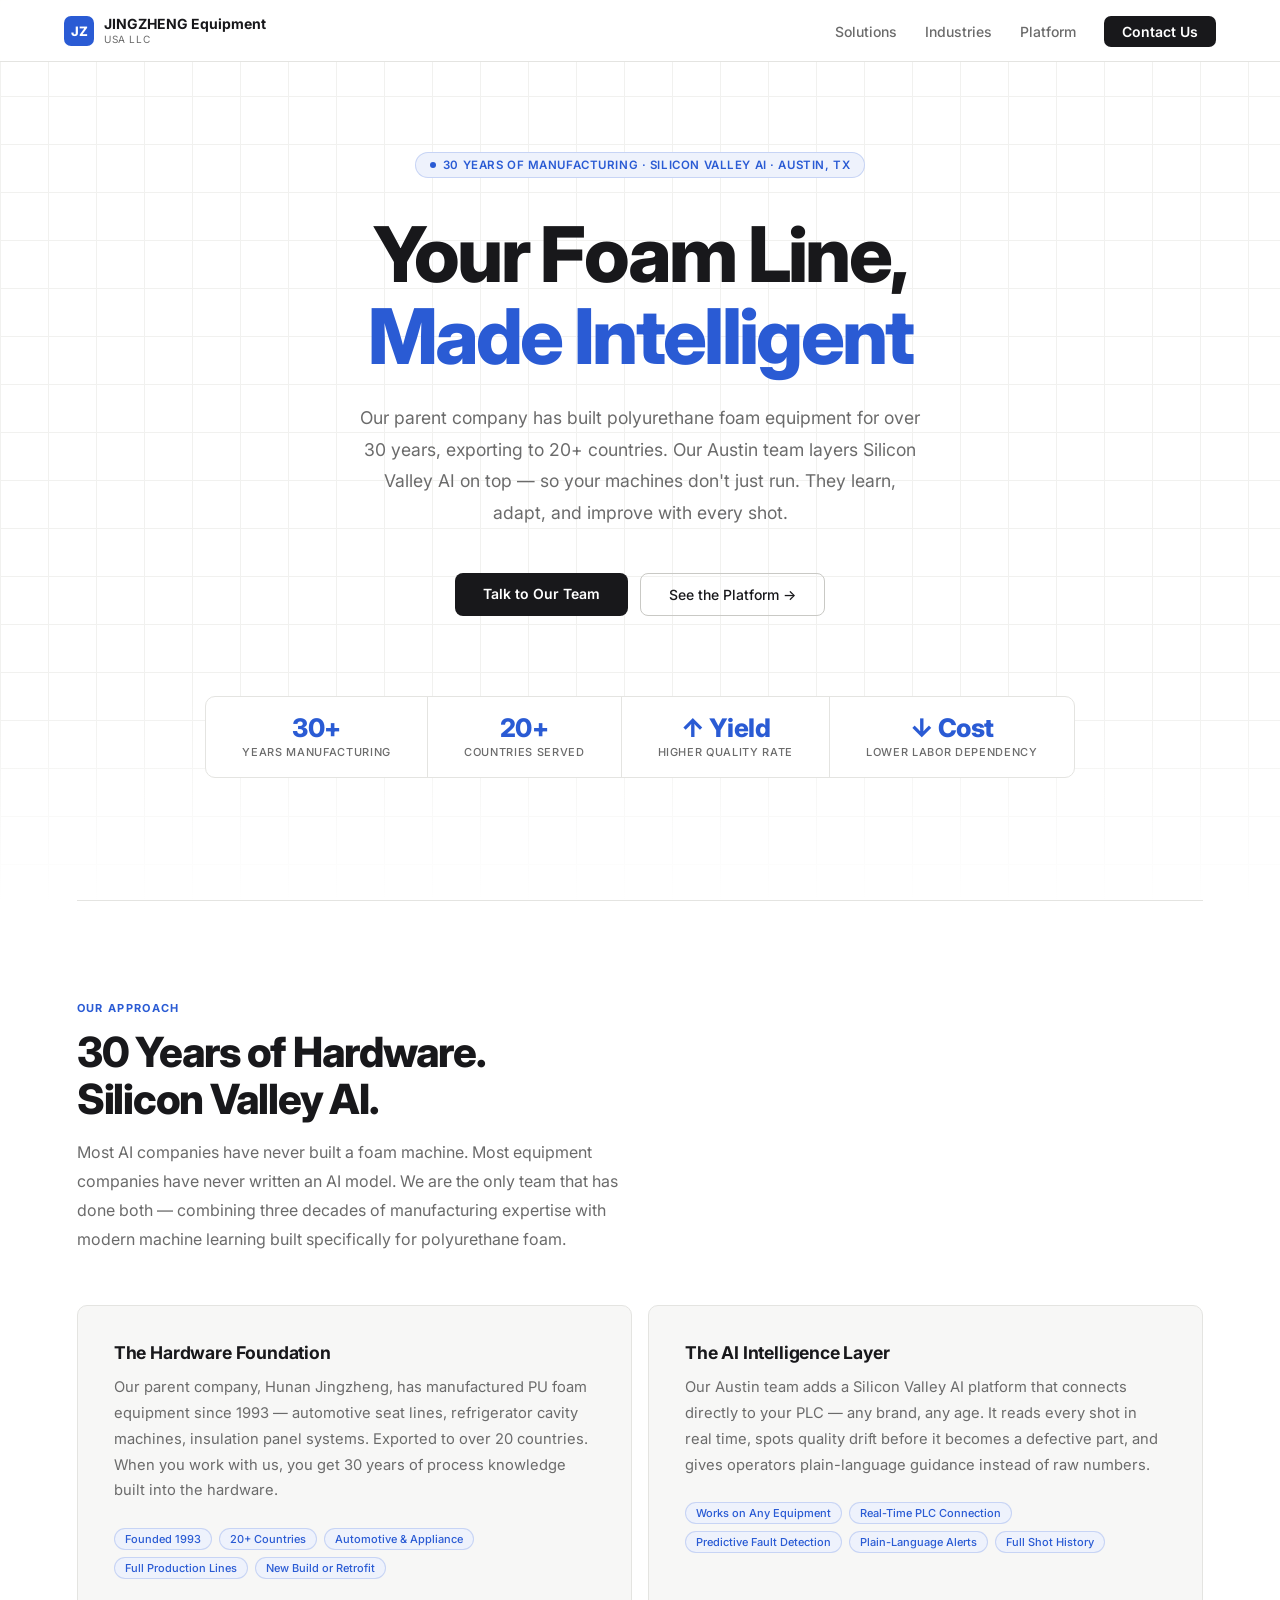
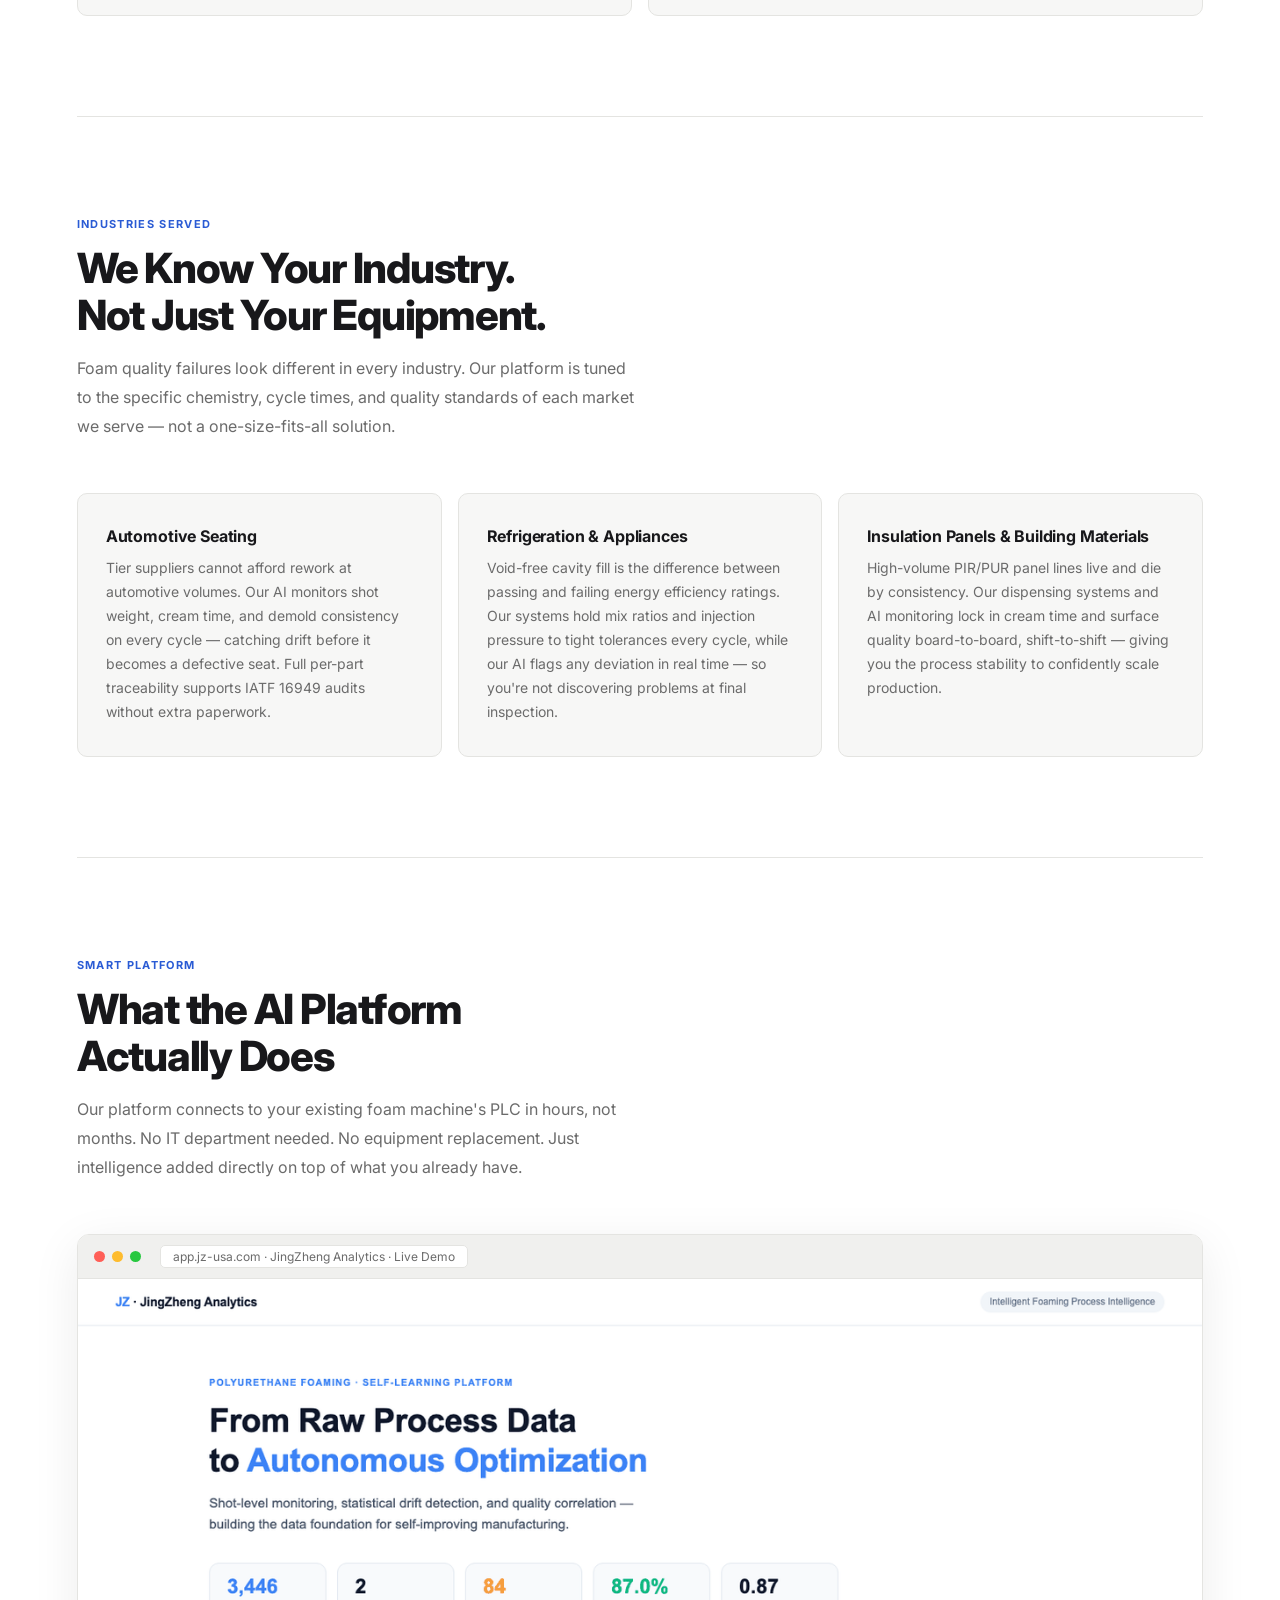
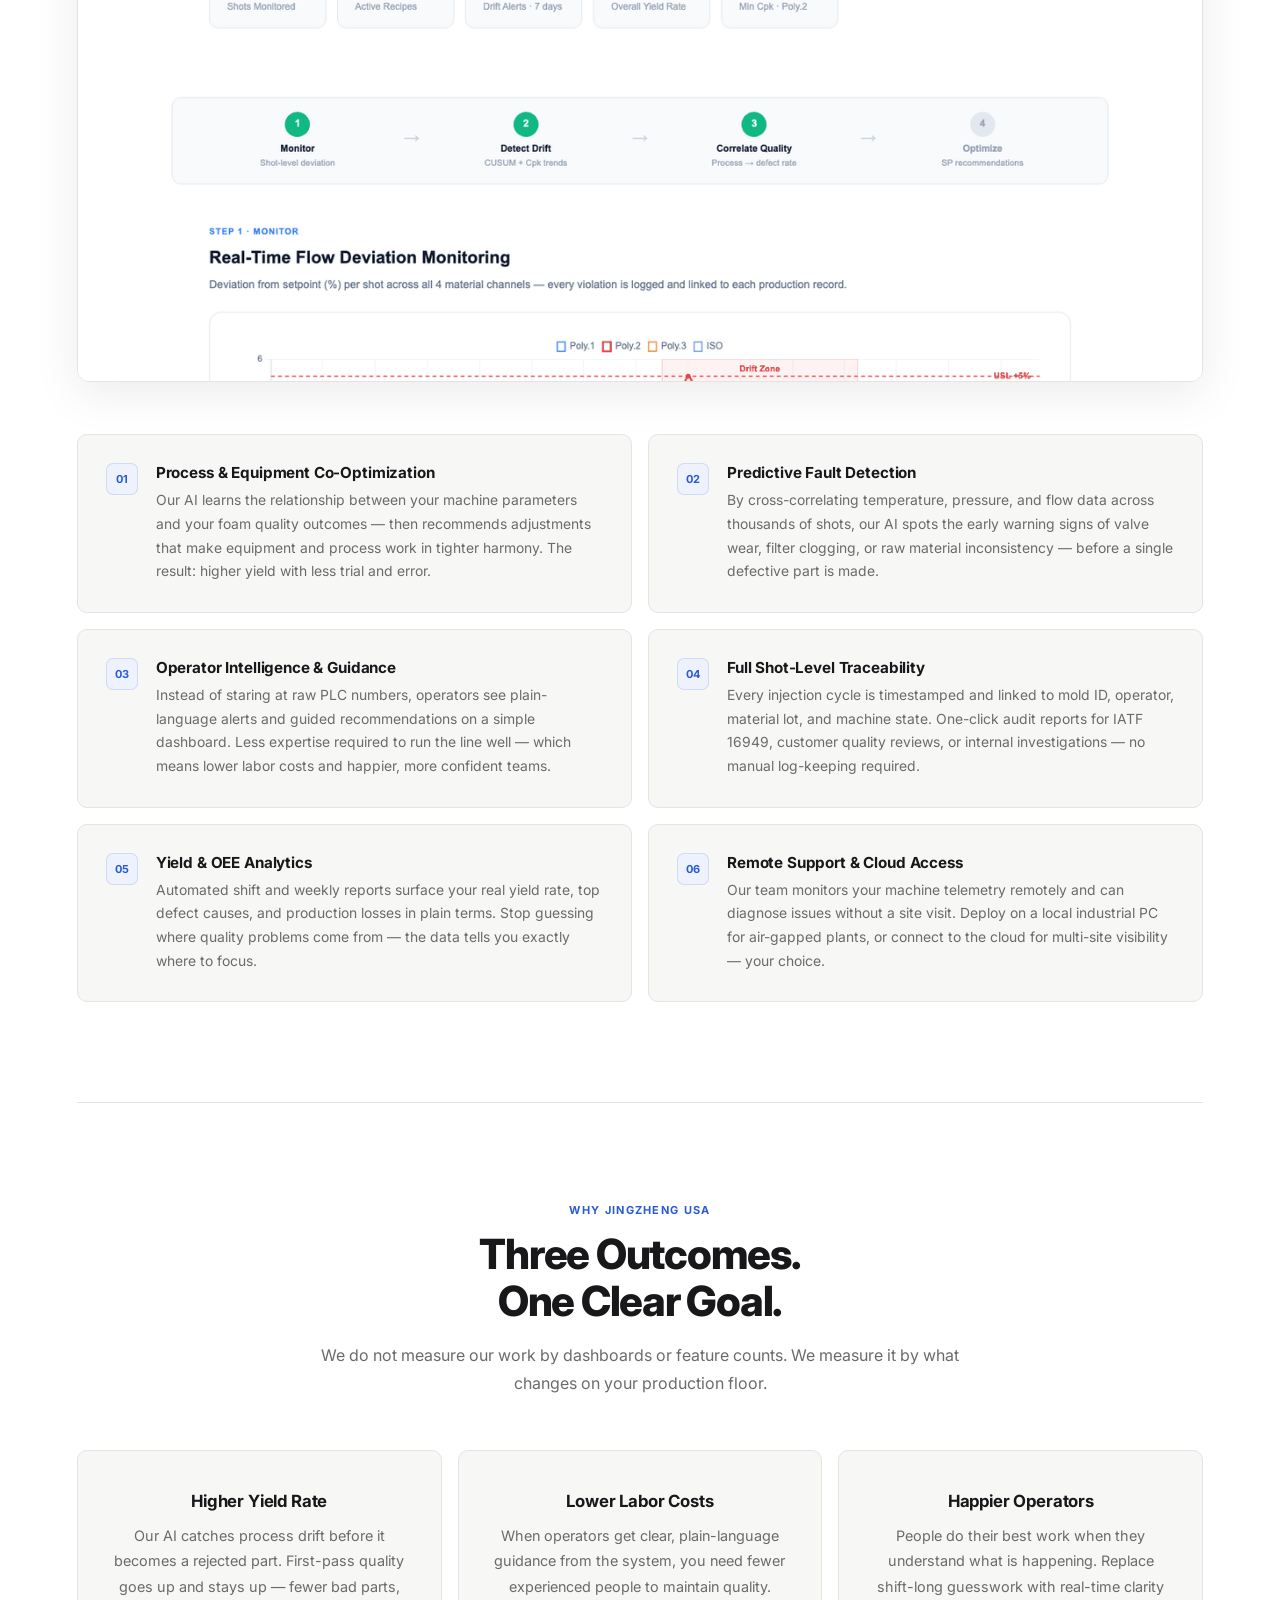
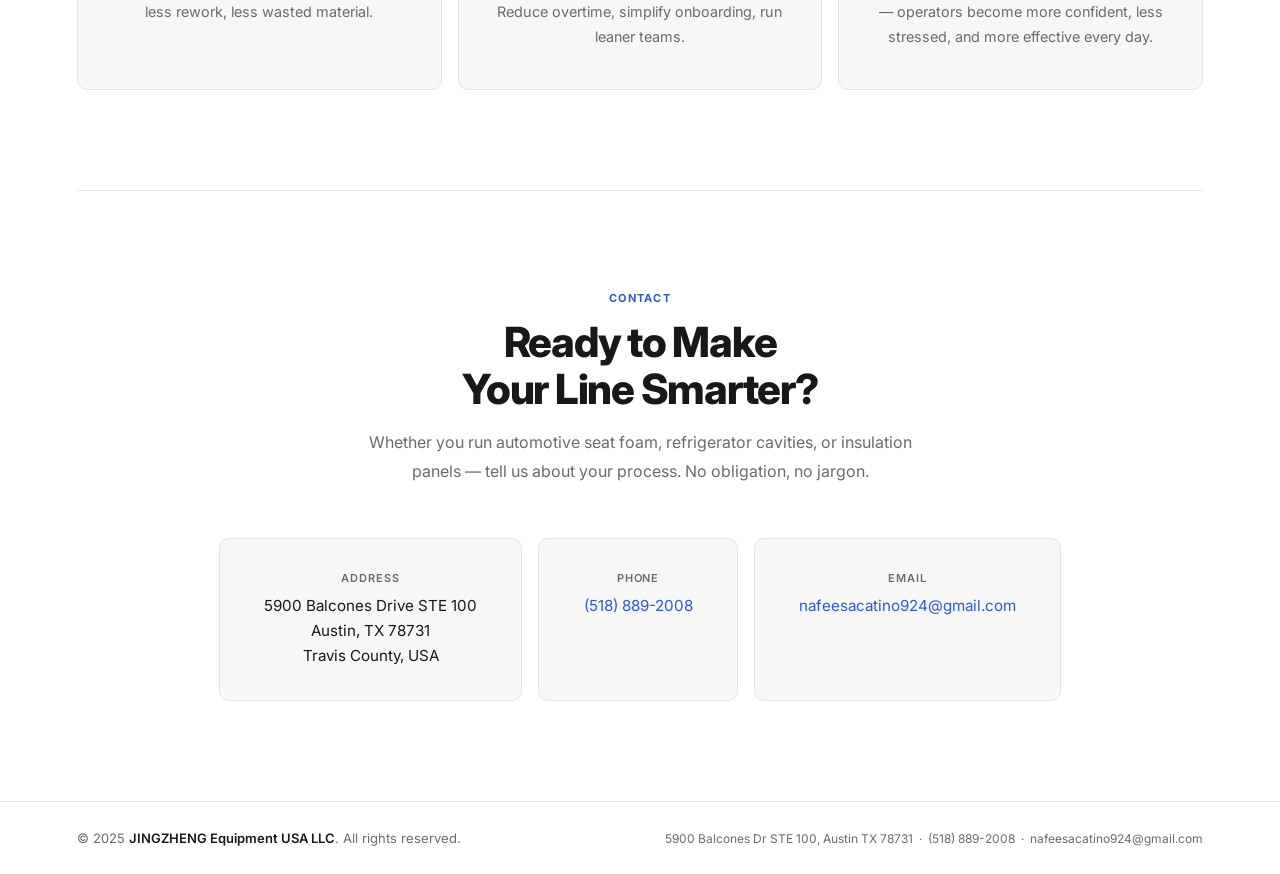
==== commit ffa67a58: "Update contact email to nafeesacatino924@gmail.com" ====
--- a/index.html
+++ b/index.html
@@ -791,7 +791,7 @@
     </div>
     <div class="contact-card fade-up">
       <div class="info-label">Email</div>
-      <div class="info-val"><a href="mailto:joe@jz-usa.com">joe@jz-usa.com</a></div>
+      <div class="info-val"><a href="mailto:nafeesacatino924@gmail.com">nafeesacatino924@gmail.com</a></div>
     </div>
   </div>
 </section>
@@ -804,7 +804,7 @@
   <div class="footer-right">
     5900 Balcones Dr STE 100, Austin TX 78731 &nbsp;·&nbsp;
     <a href="tel:+15188892008">(518) 889-2008</a> &nbsp;·&nbsp;
-    <a href="mailto:joe@jz-usa.com">joe@jz-usa.com</a>
+    <a href="mailto:nafeesacatino924@gmail.com">nafeesacatino924@gmail.com</a>
   </div>
 </footer>
 
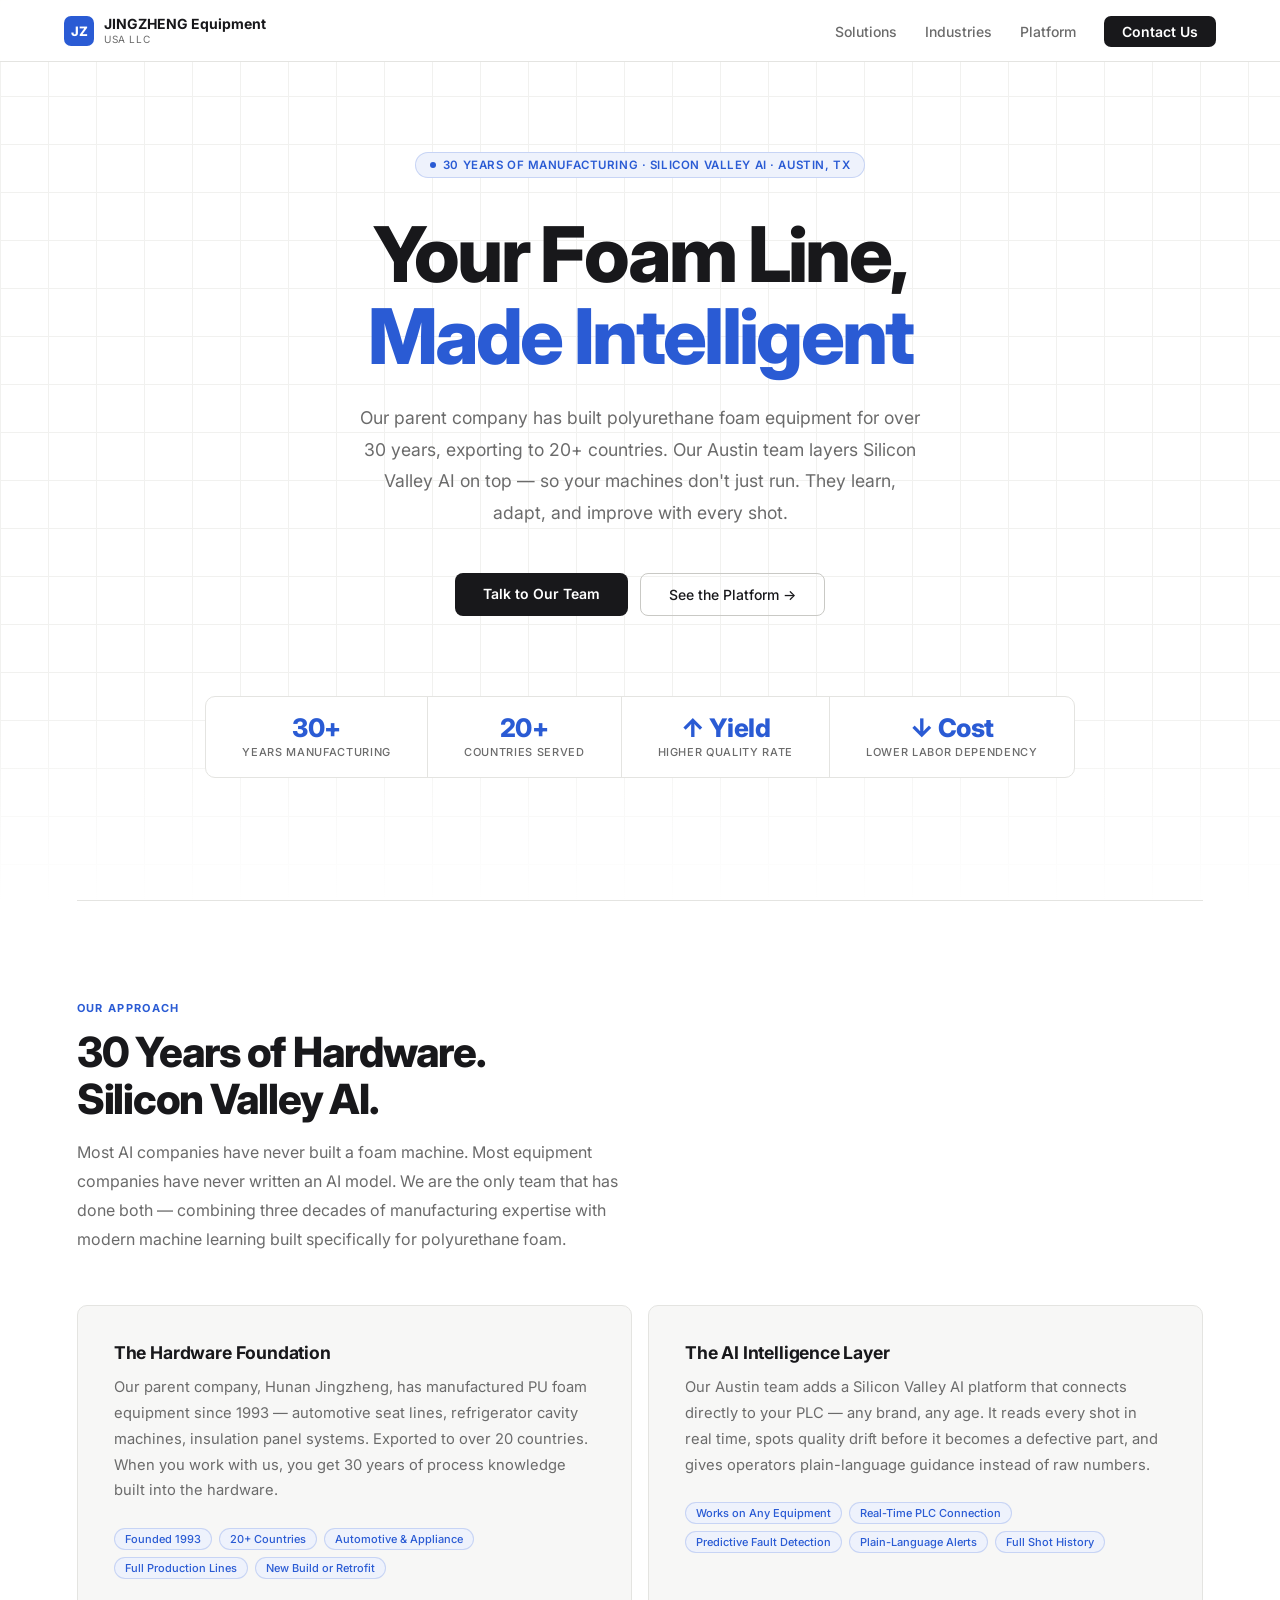
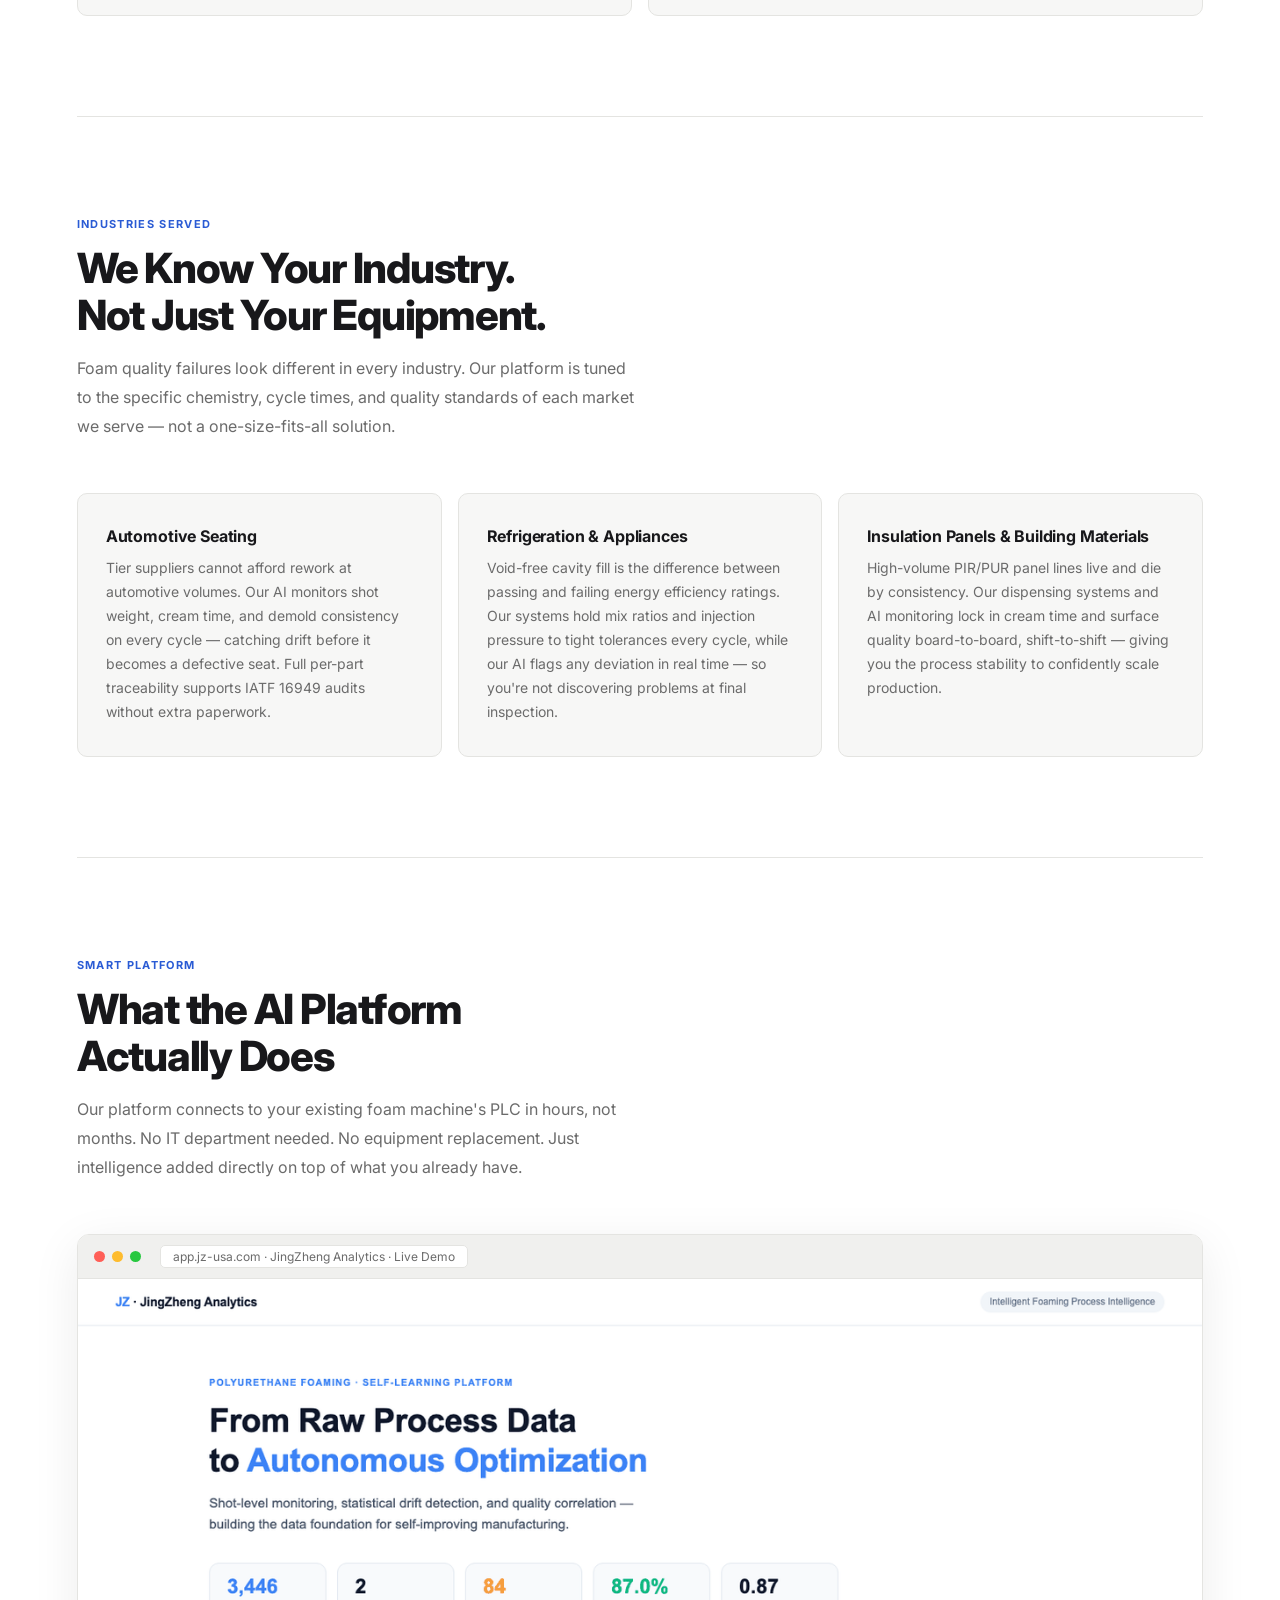
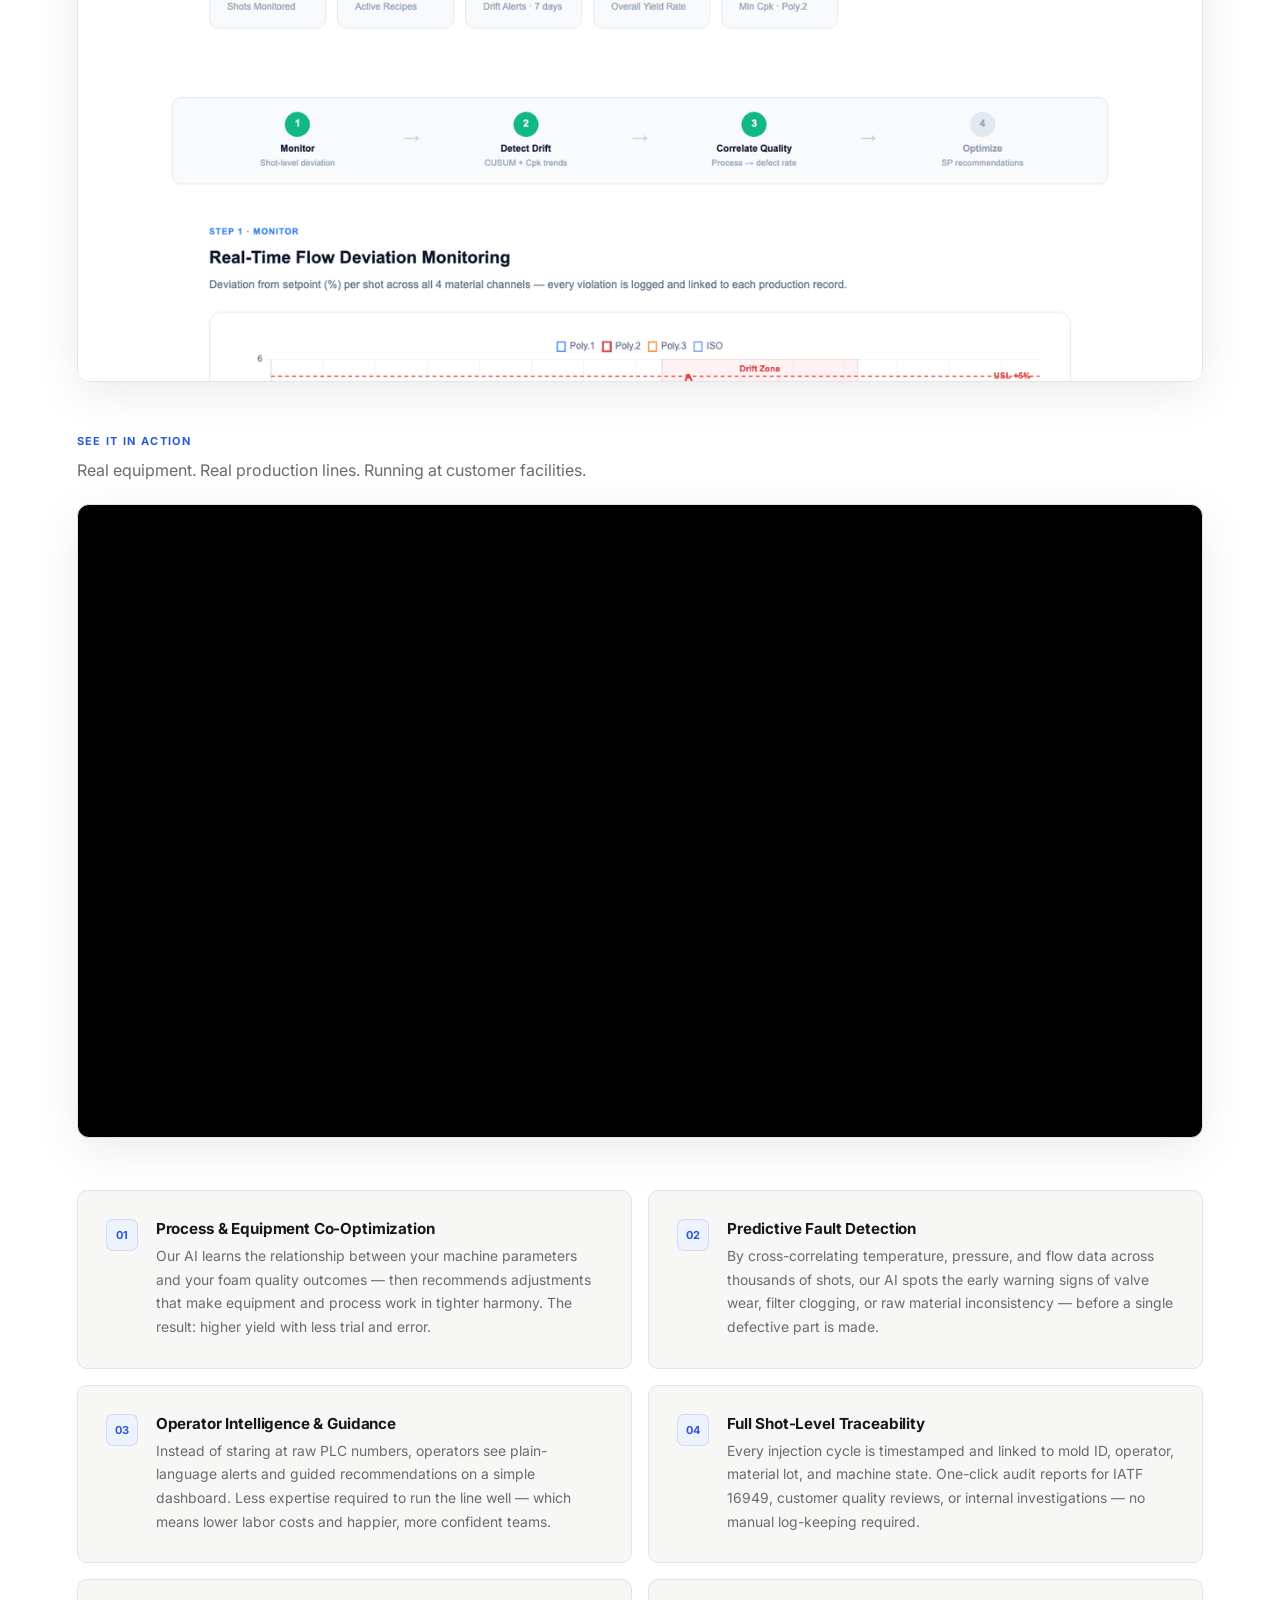
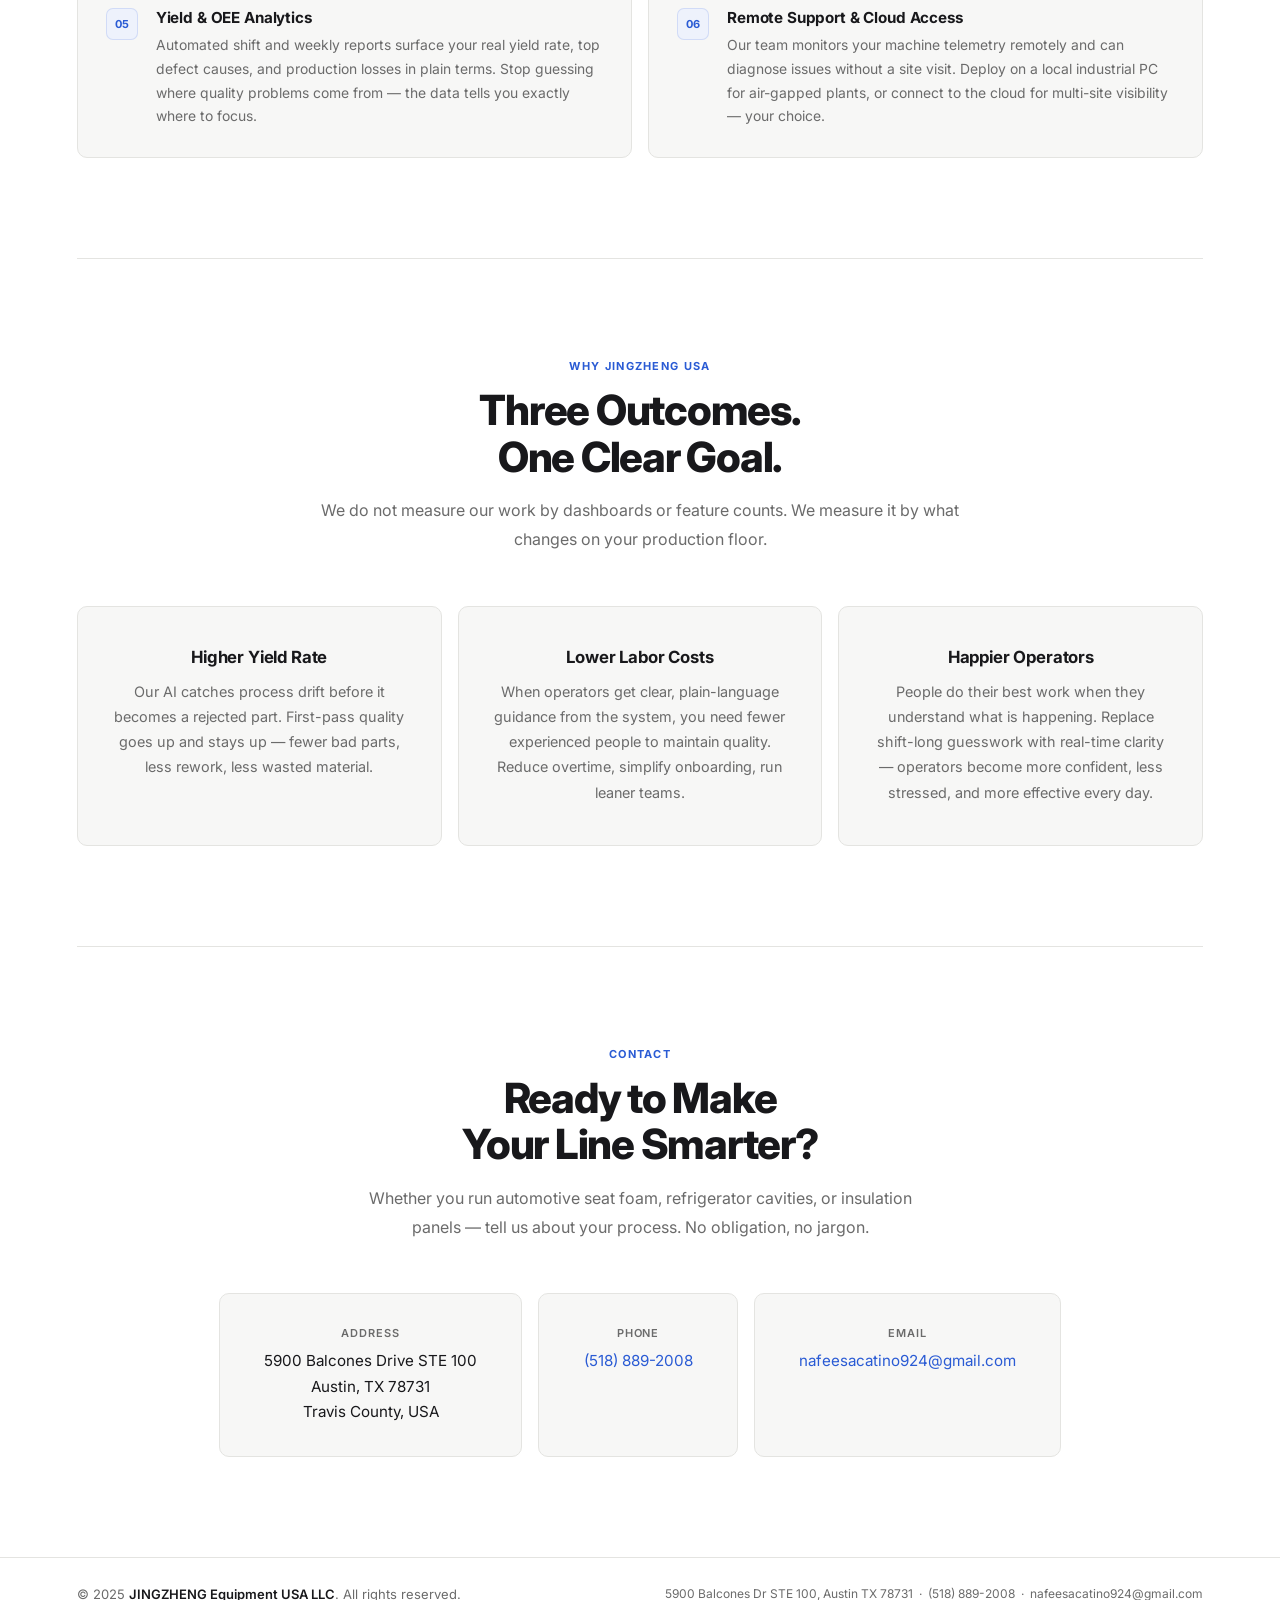
==== commit b18febc5: "Embed YouTube equipment demo video in Platform section" ====
--- a/index.html
+++ b/index.html
@@ -405,6 +405,23 @@
     }
     .demo-showcase img { width: 100%; display: block; }
 
+    /* ── VIDEO EMBED ── */
+    .video-wrap {
+      margin-bottom: 52px;
+      border-radius: 12px;
+      overflow: hidden;
+      border: 1px solid var(--border);
+      box-shadow: 0 12px 48px rgba(0,0,0,0.08);
+      aspect-ratio: 16 / 9;
+      background: #000;
+    }
+    .video-wrap iframe {
+      width: 100%;
+      height: 100%;
+      display: block;
+      border: none;
+    }
+
     /* ── PLATFORM GRID ── */
     .platform-grid {
       display: grid;
@@ -691,6 +708,20 @@
       <div class="demo-url">app.jz-usa.com · JingZheng Analytics · Live Demo</div>
     </div>
     <img src="JingZheng_Demo.gif" alt="JingZheng Analytics Platform — Real-Time Foam Process Intelligence" loading="lazy" />
+  </div>
+
+  <!-- VIDEO: Equipment in action -->
+  <div style="margin-bottom: 16px;">
+    <p style="font-size: 11px; font-weight: 700; letter-spacing: 0.12em; text-transform: uppercase; color: var(--accent); margin-bottom: 12px;">See It In Action</p>
+    <p style="font-size: 1rem; color: var(--text-muted); margin-bottom: 24px;">Real equipment. Real production lines. Running at customer facilities.</p>
+  </div>
+  <div class="video-wrap fade-up">
+    <iframe
+      src="https://www.youtube.com/embed/PSfK4_iqKyQ?start=69&rel=0&modestbranding=1"
+      title="Polyurethane Foam Production Line in Operation — JINGZHENG Equipment"
+      allow="accelerometer; autoplay; clipboard-write; encrypted-media; gyroscope; picture-in-picture"
+      allowfullscreen>
+    </iframe>
   </div>
 
   <div class="platform-grid">
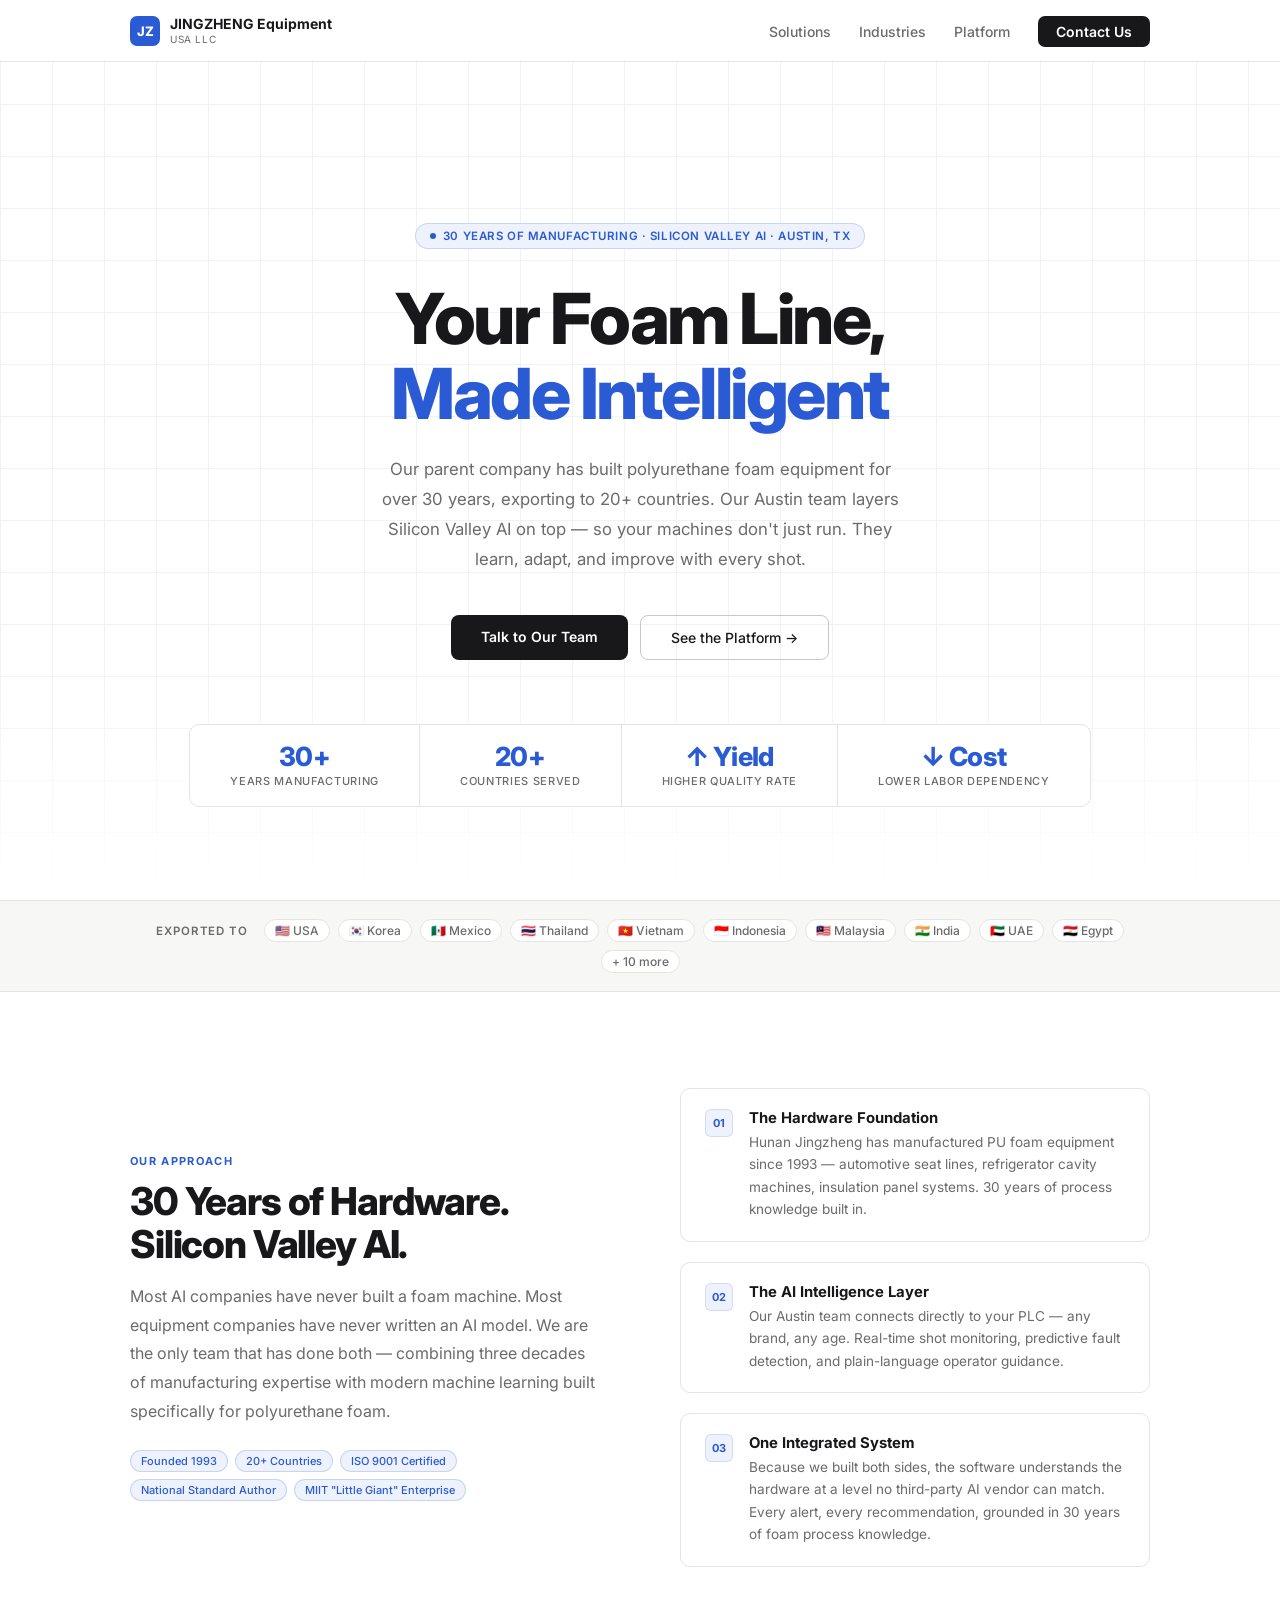
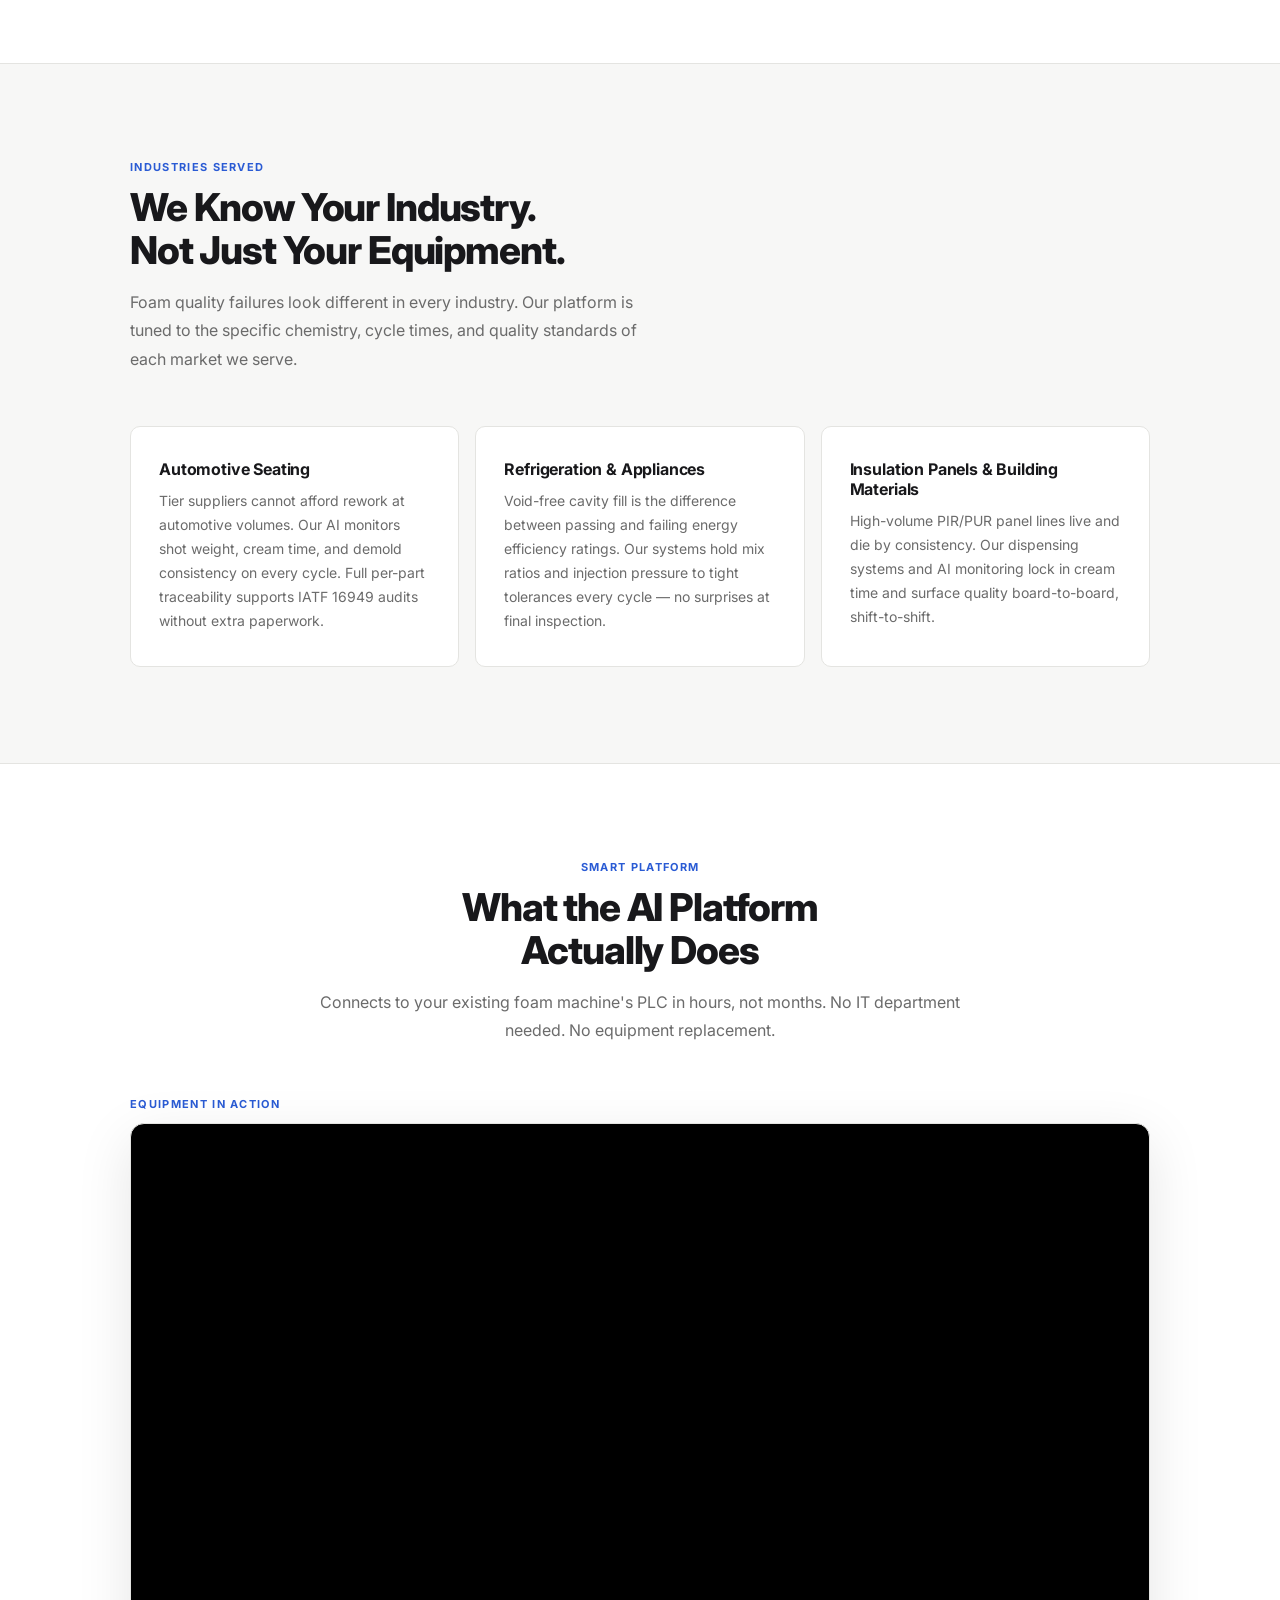
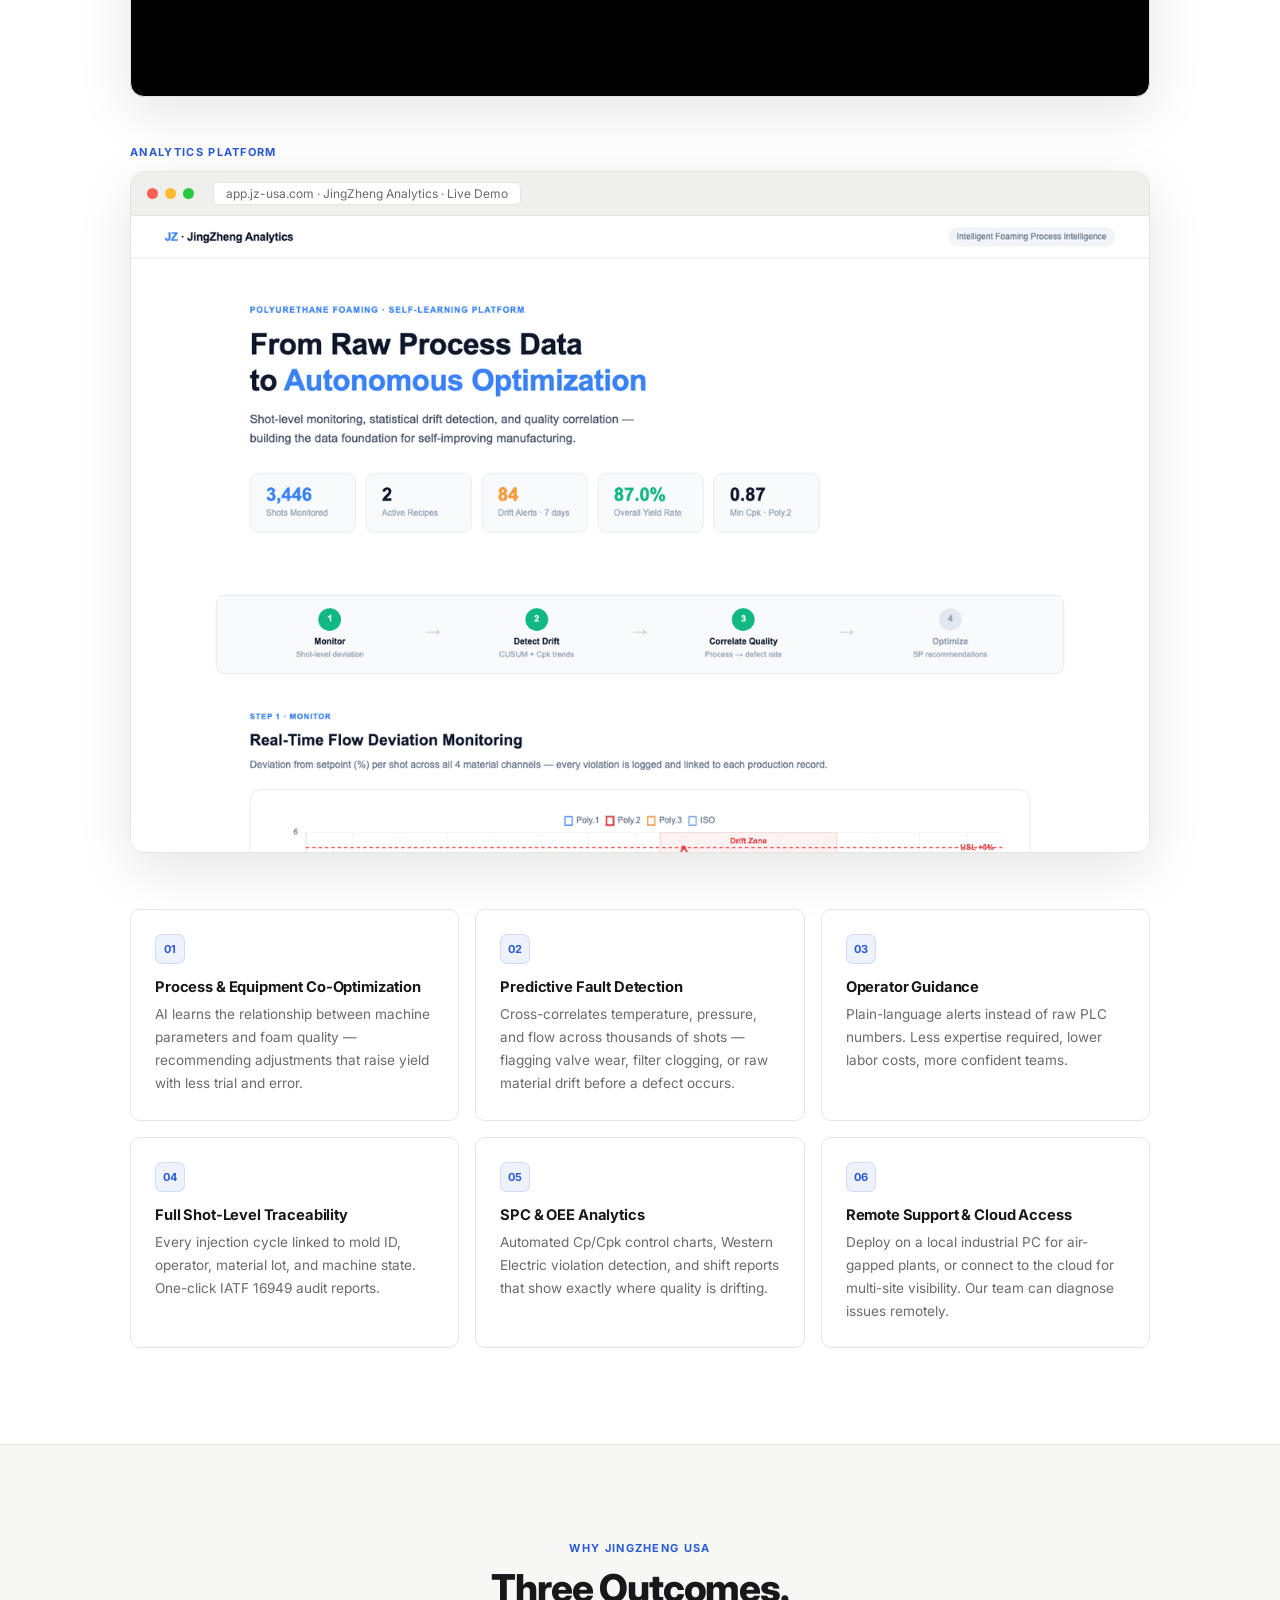
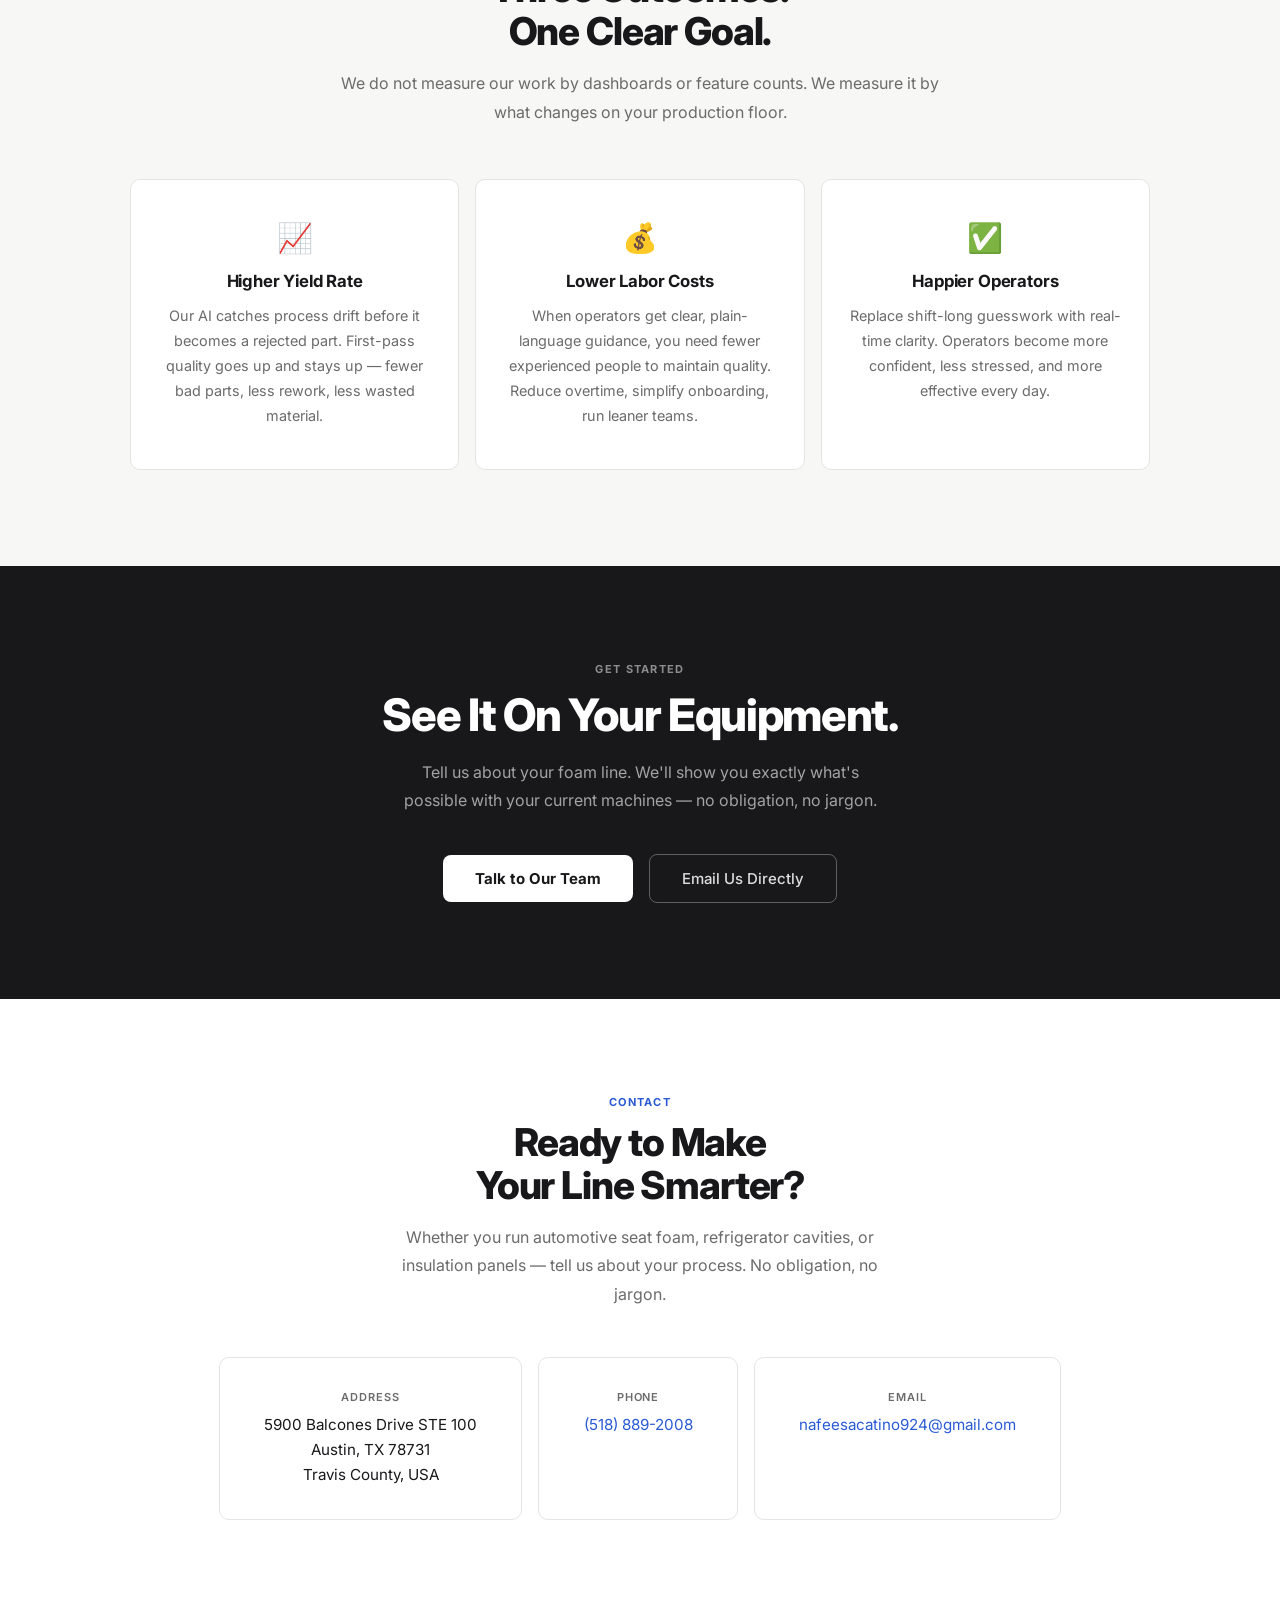
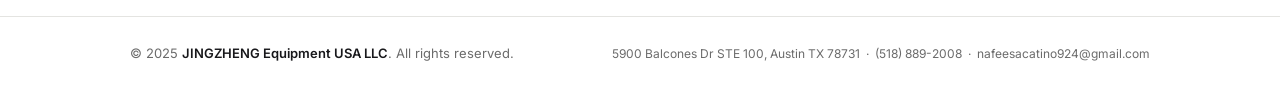
==== commit 85273199: "Layout optimization: container, trust strip, split layout, alternating backgrounds, dark CTA" ====
--- a/index.html
+++ b/index.html
@@ -12,25 +12,28 @@
     *, *::before, *::after { box-sizing: border-box; margin: 0; padding: 0; }
 
     :root {
-      --bg:           #ffffff;
-      --surface:      #f7f7f6;
-      --surface2:     #f0f0ee;
-      --border:       #e4e4e1;
-      --border-dark:  #c9c9c5;
-      --accent:       #2a5bd4;
-      --accent-dim:   #eef2fc;
-      --text:         #18181b;
-      --text-muted:   #6b6b6b;
-      --radius:       10px;
+      --bg:          #ffffff;
+      --surface:     #f7f7f6;
+      --surface2:    #efefed;
+      --border:      #e4e4e1;
+      --border-dark: #c8c8c4;
+      --accent:      #2a5bd4;
+      --accent-dim:  #eef2fc;
+      --text:        #18181b;
+      --text-muted:  #6b6b6b;
+      --radius:      10px;
+      --max-w:       1100px;
     }
 
     html { scroll-behavior: smooth; }
-
-    body {
-      font-family: 'Inter', sans-serif;
-      background: var(--bg);
-      color: var(--text);
-      overflow-x: hidden;
+    body { font-family: 'Inter', sans-serif; background: var(--bg); color: var(--text); overflow-x: hidden; }
+
+    /* ── CONTAINER ── */
+    .container {
+      width: 100%;
+      max-width: var(--max-w);
+      margin: 0 auto;
+      padding: 0 40px;
     }
 
     /* ── NAV ── */
@@ -38,488 +41,304 @@
       position: fixed;
       top: 0; left: 0; right: 0;
       z-index: 100;
-      display: flex;
-      align-items: center;
-      justify-content: space-between;
-      padding: 0 5vw;
-      height: 62px;
       background: rgba(255,255,255,0.92);
       backdrop-filter: blur(16px);
       -webkit-backdrop-filter: blur(16px);
       border-bottom: 1px solid var(--border);
-    }
-
-    .nav-logo {
+      height: 62px;
+    }
+    .nav-inner {
+      max-width: var(--max-w);
+      margin: 0 auto;
+      padding: 0 40px;
+      height: 100%;
       display: flex;
       align-items: center;
-      gap: 10px;
-      text-decoration: none;
-    }
-
+      justify-content: space-between;
+    }
+    .nav-logo { display: flex; align-items: center; gap: 10px; text-decoration: none; }
     .logo-mark {
       width: 30px; height: 30px;
       background: var(--accent);
       border-radius: 7px;
-      display: flex;
-      align-items: center;
-      justify-content: center;
-      font-weight: 800;
-      font-size: 13px;
-      color: #fff;
-      flex-shrink: 0;
-    }
-
-    .logo-text {
-      font-size: 14px;
-      font-weight: 700;
-      color: var(--text);
-      line-height: 1.2;
-    }
-    .logo-text span {
-      display: block;
-      font-size: 10px;
-      font-weight: 400;
-      color: var(--text-muted);
-      letter-spacing: 0.06em;
-      text-transform: uppercase;
-    }
-
-    .nav-links {
-      display: flex;
-      align-items: center;
-      gap: 28px;
-      list-style: none;
-    }
-    .nav-links a {
-      text-decoration: none;
-      font-size: 14px;
-      font-weight: 500;
-      color: var(--text-muted);
-      transition: color 0.15s;
-    }
+      display: flex; align-items: center; justify-content: center;
+      font-weight: 800; font-size: 13px; color: #fff; flex-shrink: 0;
+    }
+    .logo-text { font-size: 14px; font-weight: 700; color: var(--text); line-height: 1.2; }
+    .logo-text span { display: block; font-size: 10px; font-weight: 400; color: var(--text-muted); letter-spacing: 0.06em; text-transform: uppercase; }
+    .nav-links { display: flex; align-items: center; gap: 28px; list-style: none; }
+    .nav-links a { text-decoration: none; font-size: 14px; font-weight: 500; color: var(--text-muted); transition: color 0.15s; }
     .nav-links a:hover { color: var(--text); }
-
-    .nav-cta {
-      background: var(--text) !important;
-      color: #fff !important;
-      padding: 7px 18px;
-      border-radius: 7px;
-      font-weight: 600 !important;
-      transition: opacity 0.15s !important;
-    }
-    .nav-cta:hover { opacity: 0.82 !important; color: #fff !important; }
+    .nav-cta { background: var(--text) !important; color: #fff !important; padding: 7px 18px; border-radius: 7px; font-weight: 600 !important; transition: opacity 0.15s !important; }
+    .nav-cta:hover { opacity: 0.8 !important; }
 
     /* ── HERO ── */
     #hero {
       min-height: 100vh;
       display: flex;
+      flex-direction: column;
       align-items: center;
       justify-content: center;
       text-align: center;
-      padding: 130px 6vw 100px;
+      padding: 130px 40px 0;
       position: relative;
       overflow: hidden;
-    }
-
-    /* subtle background grid */
+      background: var(--bg);
+    }
     #hero::before {
       content: '';
-      position: absolute;
-      inset: 0;
+      position: absolute; inset: 0;
       background-image:
         linear-gradient(var(--border) 1px, transparent 1px),
         linear-gradient(90deg, var(--border) 1px, transparent 1px);
-      background-size: 48px 48px;
-      opacity: 0.5;
+      background-size: 52px 52px;
+      opacity: 0.45;
       pointer-events: none;
     }
-
-    /* fade grid at bottom */
     #hero::after {
       content: '';
-      position: absolute;
-      bottom: 0; left: 0; right: 0;
-      height: 200px;
+      position: absolute; bottom: 0; left: 0; right: 0;
+      height: 240px;
       background: linear-gradient(to bottom, transparent, var(--bg));
       pointer-events: none;
     }
-
-    .hero-content {
-      position: relative;
-      z-index: 1;
-      display: flex;
-      flex-direction: column;
-      align-items: center;
-    }
-
+    .hero-inner {
+      position: relative; z-index: 1;
+      max-width: var(--max-w);
+      width: 100%;
+      display: flex; flex-direction: column; align-items: center;
+    }
     .hero-badge {
-      display: inline-flex;
-      align-items: center;
-      gap: 7px;
+      display: inline-flex; align-items: center; gap: 7px;
       background: var(--accent-dim);
       border: 1px solid rgba(42,91,212,0.2);
       border-radius: 50px;
       padding: 5px 14px;
-      font-size: 11.5px;
-      font-weight: 600;
-      color: var(--accent);
-      letter-spacing: 0.05em;
-      text-transform: uppercase;
-      margin-bottom: 36px;
+      font-size: 11.5px; font-weight: 600; color: var(--accent);
+      letter-spacing: 0.05em; text-transform: uppercase;
+      margin-bottom: 32px;
     }
     .hero-badge::before {
-      content: '';
-      width: 6px; height: 6px;
-      border-radius: 50%;
-      background: var(--accent);
-      animation: pulse 2s infinite;
-    }
-    @keyframes pulse {
-      0%,100% { opacity: 1; transform: scale(1); }
-      50% { opacity: 0.35; transform: scale(1.35); }
-    }
+      content: ''; width: 6px; height: 6px; border-radius: 50%;
+      background: var(--accent); animation: pulse 2s infinite;
+    }
+    @keyframes pulse { 0%,100% { opacity:1; transform:scale(1); } 50% { opacity:0.35; transform:scale(1.35); } }
 
     .hero-title {
-      font-size: clamp(2.6rem, 6vw, 5rem);
-      font-weight: 800;
-      line-height: 1.07;
-      letter-spacing: -0.035em;
-      color: var(--text);
-      margin-bottom: 24px;
-      max-width: 800px;
-    }
-    .hero-title .accent-word {
-      color: var(--accent);
-    }
+      font-size: clamp(2.8rem, 5.5vw, 5rem);
+      font-weight: 800; line-height: 1.07; letter-spacing: -0.035em;
+      color: var(--text); margin-bottom: 22px; max-width: 820px;
+    }
+    .hero-title .blue { color: var(--accent); }
 
     .hero-sub {
-      max-width: 560px;
-      font-size: clamp(1rem, 2vw, 1.1rem);
-      color: var(--text-muted);
-      line-height: 1.8;
-      margin-bottom: 44px;
-    }
-
-    .hero-actions {
-      display: flex;
-      gap: 12px;
-      flex-wrap: wrap;
-      justify-content: center;
-      margin-bottom: 80px;
-    }
+      max-width: 540px; font-size: 1.05rem; color: var(--text-muted);
+      line-height: 1.8; margin-bottom: 40px;
+    }
+    .hero-actions { display: flex; gap: 12px; flex-wrap: wrap; justify-content: center; margin-bottom: 64px; }
 
     .btn-primary {
-      background: var(--text);
-      color: #fff;
-      padding: 12px 28px;
-      border-radius: 8px;
-      font-size: 14px;
-      font-weight: 600;
-      text-decoration: none;
-      transition: opacity 0.15s, transform 0.15s;
-      display: inline-block;
+      background: var(--text); color: #fff;
+      padding: 13px 30px; border-radius: 8px;
+      font-size: 14px; font-weight: 600; text-decoration: none;
+      transition: opacity 0.15s, transform 0.15s; display: inline-block;
     }
     .btn-primary:hover { opacity: 0.82; transform: translateY(-1px); }
-
     .btn-ghost {
-      background: transparent;
-      border: 1px solid var(--border-dark);
-      color: var(--text);
-      padding: 12px 28px;
-      border-radius: 8px;
-      font-size: 14px;
-      font-weight: 500;
-      text-decoration: none;
-      transition: border-color 0.15s, background 0.15s;
-      display: inline-block;
+      background: transparent; border: 1px solid var(--border-dark); color: var(--text);
+      padding: 13px 30px; border-radius: 8px;
+      font-size: 14px; font-weight: 500; text-decoration: none;
+      transition: border-color 0.15s, background 0.15s; display: inline-block;
     }
     .btn-ghost:hover { border-color: var(--text); background: var(--surface); }
 
-    /* ── HERO STATS ── */
+    /* stats bar */
     .hero-stats {
-      display: flex;
+      display: flex; border: 1px solid var(--border); border-radius: var(--radius);
+      background: var(--bg); overflow: hidden; margin-bottom: 0;
+    }
+    .stat { text-align: center; padding: 18px 40px; border-right: 1px solid var(--border); }
+    .stat:last-child { border-right: none; }
+    .stat-num { font-size: 1.65rem; font-weight: 800; color: var(--accent); letter-spacing: -0.02em; line-height: 1; }
+    .stat-label { font-size: 11px; color: var(--text-muted); margin-top: 5px; text-transform: uppercase; letter-spacing: 0.06em; font-weight: 500; }
+
+    /* ── TRUST STRIP ── */
+    .trust-strip {
+      background: var(--surface);
+      border-top: 1px solid var(--border);
+      border-bottom: 1px solid var(--border);
+      padding: 18px 0;
+    }
+    .trust-strip-inner {
+      max-width: var(--max-w); margin: 0 auto; padding: 0 40px;
+      display: flex; align-items: center; justify-content: center;
+      gap: 8px; flex-wrap: wrap;
+    }
+    .trust-label { font-size: 11.5px; font-weight: 600; color: var(--text-muted); text-transform: uppercase; letter-spacing: 0.08em; margin-right: 8px; }
+    .trust-country {
+      font-size: 12px; color: var(--text-muted); font-weight: 500;
+      padding: 3px 10px; background: var(--bg); border: 1px solid var(--border);
+      border-radius: 50px;
+    }
+
+    /* ── SECTIONS ── */
+    section { padding: 96px 0; }
+    section.alt { background: var(--surface); }
+
+    .section-label { font-size: 11px; font-weight: 700; letter-spacing: 0.12em; text-transform: uppercase; color: var(--accent); margin-bottom: 12px; }
+    .section-title { font-size: clamp(1.9rem, 3vw, 2.6rem); font-weight: 800; line-height: 1.12; letter-spacing: -0.03em; color: var(--text); margin-bottom: 16px; }
+    .section-desc { font-size: 1rem; color: var(--text-muted); line-height: 1.8; max-width: 520px; }
+    .section-head { margin-bottom: 52px; }
+
+    /* ── DIVIDER ── */
+    .divider { height: 1px; background: var(--border); }
+
+    /* ── WHAT WE DO — split layout ── */
+    .split-row {
+      display: grid; grid-template-columns: 1fr 1fr; gap: 80px; align-items: center;
+    }
+    .split-text .section-desc { max-width: 100%; }
+    .split-points { display: flex; flex-direction: column; gap: 20px; }
+    .split-point {
+      display: flex; gap: 16px; align-items: flex-start;
+      padding: 20px 24px;
+      background: var(--bg); border: 1px solid var(--border); border-radius: var(--radius);
+      transition: border-color 0.2s, box-shadow 0.2s;
+    }
+    .split-point:hover { border-color: var(--border-dark); box-shadow: 0 4px 16px rgba(0,0,0,0.05); }
+    .split-num {
+      flex-shrink: 0; width: 28px; height: 28px; border-radius: 6px;
+      background: var(--accent-dim); border: 1px solid rgba(42,91,212,0.15);
+      display: flex; align-items: center; justify-content: center;
+      font-size: 11px; font-weight: 700; color: var(--accent);
+    }
+    .split-point h4 { font-size: 0.93rem; font-weight: 700; margin-bottom: 4px; color: var(--text); }
+    .split-point p { font-size: 0.85rem; color: var(--text-muted); line-height: 1.65; }
+
+    /* tag list */
+    .tag-list { display: flex; flex-wrap: wrap; gap: 7px; margin-top: 24px; }
+    .tag { font-size: 11px; font-weight: 500; padding: 3px 10px; border-radius: 50px; border: 1px solid var(--border); color: var(--text-muted); background: var(--bg); }
+    .tag.accent { border-color: rgba(42,91,212,0.2); color: var(--accent); background: var(--accent-dim); }
+
+    /* ── INDUSTRIES ── */
+    .industry-grid { display: grid; grid-template-columns: repeat(3,1fr); gap: 16px; }
+    .industry-card {
+      background: var(--bg); border: 1px solid var(--border); border-radius: var(--radius);
+      padding: 32px 28px; transition: border-color 0.2s, box-shadow 0.2s;
+    }
+    .industry-card:hover { border-color: var(--border-dark); box-shadow: 0 4px 20px rgba(0,0,0,0.06); }
+    .industry-card h3 { font-size: 1rem; font-weight: 700; letter-spacing: -0.01em; margin-bottom: 10px; color: var(--text); }
+    .industry-card p { font-size: 0.875rem; color: var(--text-muted); line-height: 1.72; }
+
+    /* ── PLATFORM VIDEO ── */
+    .video-wrap {
+      border-radius: 14px; overflow: hidden;
       border: 1px solid var(--border);
-      border-radius: var(--radius);
-      background: var(--bg);
-      overflow: hidden;
-    }
-    .stat {
-      text-align: center;
-      padding: 18px 36px;
-      border-right: 1px solid var(--border);
-    }
-    .stat:last-child { border-right: none; }
-    .stat-num {
-      font-size: 1.6rem;
-      font-weight: 800;
-      color: var(--accent);
-      letter-spacing: -0.02em;
-      line-height: 1;
-    }
-    .stat-label {
-      font-size: 11px;
-      color: var(--text-muted);
-      margin-top: 5px;
-      text-transform: uppercase;
-      letter-spacing: 0.06em;
-      font-weight: 500;
-    }
-
-    /* ── SECTIONS COMMON ── */
-    section { padding: 100px 6vw; }
-
-    .section-label {
-      font-size: 11px;
-      font-weight: 700;
-      letter-spacing: 0.12em;
-      text-transform: uppercase;
-      color: var(--accent);
-      margin-bottom: 14px;
-    }
-    .section-title {
-      font-size: clamp(1.8rem, 3.5vw, 2.6rem);
-      font-weight: 800;
-      line-height: 1.12;
-      letter-spacing: -0.03em;
-      color: var(--text);
-      margin-bottom: 16px;
-    }
-    .section-desc {
-      font-size: 1rem;
-      color: var(--text-muted);
-      line-height: 1.8;
-      max-width: 560px;
-    }
-    .section-head { margin-bottom: 52px; }
-
-    /* ── DIVIDER ── */
-    .divider {
-      height: 1px;
-      background: var(--border);
-      margin: 0 6vw;
-    }
-
-    /* ── CARDS SHARED ── */
-    .pillar-card,
-    .industry-card,
-    .feature-card,
-    .why-card {
-      background: var(--surface);
+      box-shadow: 0 16px 56px rgba(0,0,0,0.1);
+      aspect-ratio: 16/9; background: #000; margin-bottom: 20px;
+    }
+    .video-wrap iframe { width: 100%; height: 100%; display: block; border: none; }
+
+    /* demo GIF */
+    .demo-showcase {
+      border-radius: 14px; overflow: hidden;
       border: 1px solid var(--border);
-      border-radius: var(--radius);
-      transition: border-color 0.2s, box-shadow 0.2s;
-    }
-    .pillar-card:hover,
-    .industry-card:hover,
-    .feature-card:hover,
-    .why-card:hover {
-      border-color: var(--border-dark);
-      box-shadow: 0 4px 20px rgba(0,0,0,0.06);
-    }
-
-    /* ── WHAT WE DO ── */
-    .two-col {
-      display: grid;
-      grid-template-columns: 1fr 1fr;
-      gap: 16px;
-    }
-
-    .pillar-card {
-      padding: 36px;
-    }
-    .pillar-card h3 {
-      font-size: 1.1rem;
-      font-weight: 700;
-      letter-spacing: -0.01em;
-      margin-bottom: 12px;
-      color: var(--text);
-    }
-    .pillar-card p {
-      font-size: 0.92rem;
-      color: var(--text-muted);
-      line-height: 1.75;
-      margin-bottom: 24px;
-    }
-
-    .tag-list { display: flex; flex-wrap: wrap; gap: 7px; }
-    .tag {
-      font-size: 11px;
-      font-weight: 500;
-      padding: 3px 10px;
-      border-radius: 50px;
-      border: 1px solid var(--border);
-      color: var(--text-muted);
-      background: var(--bg);
-    }
-    .tag.accent {
-      border-color: rgba(42,91,212,0.2);
-      color: var(--accent);
-      background: var(--accent-dim);
-    }
-
-    /* ── INDUSTRIES ── */
-    .industry-grid {
-      display: grid;
-      grid-template-columns: repeat(3, 1fr);
-      gap: 16px;
-    }
-    .industry-card { padding: 32px 28px; }
-    .industry-card h3 {
-      font-size: 1rem;
-      font-weight: 700;
-      letter-spacing: -0.01em;
-      margin-bottom: 10px;
-      color: var(--text);
-    }
-    .industry-card p { font-size: 0.875rem; color: var(--text-muted); line-height: 1.72; }
-
-    /* ── DEMO SHOWCASE ── */
-    .demo-showcase {
-      margin-bottom: 52px;
-      border-radius: 12px;
-      overflow: hidden;
-      border: 1px solid var(--border);
-      box-shadow: 0 12px 48px rgba(0,0,0,0.08);
+      box-shadow: 0 16px 56px rgba(0,0,0,0.1);
+      margin-bottom: 56px;
     }
     .demo-chrome {
-      display: flex;
-      align-items: center;
-      gap: 7px;
-      padding: 10px 16px;
-      background: var(--surface2);
-      border-bottom: 1px solid var(--border);
+      display: flex; align-items: center; gap: 7px;
+      padding: 10px 16px; background: var(--surface2); border-bottom: 1px solid var(--border);
     }
     .demo-dot { width: 11px; height: 11px; border-radius: 50%; }
     .demo-dot.red { background: #ff5f57; }
     .demo-dot.yel { background: #febc2e; }
     .demo-dot.grn { background: #28c840; }
     .demo-url {
-      margin-left: 12px;
-      background: var(--bg);
-      border: 1px solid var(--border);
-      border-radius: 5px;
-      padding: 3px 12px;
-      font-size: 12px;
-      color: var(--text-muted);
-      max-width: 360px;
+      margin-left: 12px; background: var(--bg); border: 1px solid var(--border);
+      border-radius: 5px; padding: 3px 12px; font-size: 12px; color: var(--text-muted); max-width: 360px;
     }
     .demo-showcase img { width: 100%; display: block; }
 
-    /* ── VIDEO EMBED ── */
-    .video-wrap {
-      margin-bottom: 52px;
-      border-radius: 12px;
-      overflow: hidden;
-      border: 1px solid var(--border);
-      box-shadow: 0 12px 48px rgba(0,0,0,0.08);
-      aspect-ratio: 16 / 9;
-      background: #000;
-    }
-    .video-wrap iframe {
-      width: 100%;
-      height: 100%;
-      display: block;
-      border: none;
-    }
-
-    /* ── PLATFORM GRID ── */
-    .platform-grid {
-      display: grid;
-      grid-template-columns: repeat(2, 1fr);
-      gap: 16px;
-    }
+    /* platform features */
+    .platform-grid { display: grid; grid-template-columns: repeat(3,1fr); gap: 16px; }
     .feature-card {
-      padding: 28px;
-      display: flex;
-      gap: 18px;
-      align-items: flex-start;
-    }
+      background: var(--bg); border: 1px solid var(--border); border-radius: var(--radius);
+      padding: 24px; transition: border-color 0.2s, box-shadow 0.2s;
+    }
+    .feature-card:hover { border-color: var(--border-dark); box-shadow: 0 4px 16px rgba(0,0,0,0.05); }
     .feature-num {
-      flex-shrink: 0;
-      width: 32px; height: 32px;
-      border-radius: 7px;
-      background: var(--accent-dim);
-      border: 1px solid rgba(42,91,212,0.15);
-      display: flex;
-      align-items: center;
-      justify-content: center;
-      font-size: 11px;
-      font-weight: 700;
-      color: var(--accent);
-    }
-    .feature-card h4 {
-      font-size: 0.95rem;
-      font-weight: 700;
-      letter-spacing: -0.01em;
-      margin-bottom: 7px;
-      color: var(--text);
-    }
-    .feature-card p { font-size: 0.87rem; color: var(--text-muted); line-height: 1.7; }
+      width: 30px; height: 30px; border-radius: 7px;
+      background: var(--accent-dim); border: 1px solid rgba(42,91,212,0.15);
+      display: flex; align-items: center; justify-content: center;
+      font-size: 11px; font-weight: 700; color: var(--accent); margin-bottom: 14px;
+    }
+    .feature-card h4 { font-size: 0.92rem; font-weight: 700; letter-spacing: -0.01em; margin-bottom: 7px; color: var(--text); }
+    .feature-card p { font-size: 0.85rem; color: var(--text-muted); line-height: 1.7; }
 
     /* ── WHY SECTION ── */
     #why { text-align: center; }
-    #why .section-head { margin-left: auto; margin-right: auto; max-width: 640px; }
+    #why .section-head { max-width: 600px; margin: 0 auto 52px; }
     #why .section-desc { max-width: 100%; }
-
-    .why-grid {
-      display: grid;
-      grid-template-columns: repeat(3, 1fr);
-      gap: 16px;
-    }
-    .why-card { padding: 40px 32px; text-align: center; }
-    .why-card h3 {
-      font-size: 1.05rem;
-      font-weight: 700;
-      letter-spacing: -0.01em;
-      margin-bottom: 12px;
-      color: var(--text);
-    }
+    .why-grid { display: grid; grid-template-columns: repeat(3,1fr); gap: 16px; }
+    .why-card {
+      background: var(--bg); border: 1px solid var(--border); border-radius: var(--radius);
+      padding: 40px 28px; text-align: center; transition: border-color 0.2s, box-shadow 0.2s;
+    }
+    .why-card:hover { border-color: var(--border-dark); box-shadow: 0 4px 16px rgba(0,0,0,0.05); }
+    .why-icon { font-size: 1.8rem; margin-bottom: 16px; }
+    .why-card h3 { font-size: 1.05rem; font-weight: 700; letter-spacing: -0.01em; margin-bottom: 12px; color: var(--text); }
     .why-card p { font-size: 0.9rem; color: var(--text-muted); line-height: 1.75; }
+
+    /* ── CLOSING CTA ── */
+    #cta {
+      background: var(--text);
+      padding: 96px 0;
+      text-align: center;
+    }
+    #cta .section-label { color: rgba(255,255,255,0.5); }
+    #cta h2 {
+      font-size: clamp(2rem, 3.5vw, 3rem); font-weight: 800;
+      letter-spacing: -0.03em; color: #fff; margin-bottom: 16px;
+    }
+    #cta p { font-size: 1rem; color: rgba(255,255,255,0.6); margin-bottom: 40px; max-width: 480px; margin-left: auto; margin-right: auto; line-height: 1.75; }
+    .btn-white {
+      background: #fff; color: var(--text);
+      padding: 14px 32px; border-radius: 8px;
+      font-size: 15px; font-weight: 700; text-decoration: none;
+      transition: opacity 0.15s, transform 0.15s; display: inline-block;
+    }
+    .btn-white:hover { opacity: 0.9; transform: translateY(-1px); }
+    .btn-outline-white {
+      background: transparent; border: 1px solid rgba(255,255,255,0.3); color: rgba(255,255,255,0.85);
+      padding: 14px 32px; border-radius: 8px;
+      font-size: 15px; font-weight: 500; text-decoration: none;
+      transition: border-color 0.15s, color 0.15s; display: inline-block; margin-left: 12px;
+    }
+    .btn-outline-white:hover { border-color: rgba(255,255,255,0.7); color: #fff; }
 
     /* ── CONTACT ── */
     #contact { text-align: center; }
-    #contact .section-head { margin-left: auto; margin-right: auto; max-width: 560px; }
-    #contact .section-desc { max-width: 100%; }
-
-    .contact-cards {
-      display: flex;
-      justify-content: center;
-      gap: 16px;
-      flex-wrap: wrap;
-    }
+    #contact .section-head { max-width: 520px; margin: 0 auto 48px; }
+    .contact-cards { display: flex; justify-content: center; gap: 16px; flex-wrap: wrap; }
     .contact-card {
-      background: var(--surface);
-      border: 1px solid var(--border);
-      border-radius: var(--radius);
-      padding: 32px 44px;
-      min-width: 200px;
-      transition: border-color 0.2s, box-shadow 0.2s;
-    }
-    .contact-card:hover {
-      border-color: var(--border-dark);
-      box-shadow: 0 4px 20px rgba(0,0,0,0.06);
-    }
-    .info-label {
-      font-size: 11px;
-      font-weight: 600;
-      color: var(--text-muted);
-      text-transform: uppercase;
-      letter-spacing: 0.08em;
-      margin-bottom: 8px;
-    }
+      background: var(--bg); border: 1px solid var(--border); border-radius: var(--radius);
+      padding: 32px 44px; min-width: 200px; transition: border-color 0.2s, box-shadow 0.2s;
+    }
+    .contact-card:hover { border-color: var(--border-dark); box-shadow: 0 4px 16px rgba(0,0,0,0.05); }
+    .info-label { font-size: 11px; font-weight: 600; color: var(--text-muted); text-transform: uppercase; letter-spacing: 0.08em; margin-bottom: 8px; }
     .info-val { font-size: 0.95rem; color: var(--text); line-height: 1.65; }
     .info-val a { color: var(--accent); text-decoration: none; }
     .info-val a:hover { text-decoration: underline; }
 
     /* ── FOOTER ── */
     footer {
-      border-top: 1px solid var(--border);
-      padding: 28px 6vw;
-      display: flex;
-      align-items: center;
-      justify-content: space-between;
-      flex-wrap: wrap;
-      gap: 12px;
+      border-top: 1px solid var(--border); padding: 28px 0;
+      background: var(--bg);
+    }
+    .footer-inner {
+      max-width: var(--max-w); margin: 0 auto; padding: 0 40px;
+      display: flex; align-items: center; justify-content: space-between; flex-wrap: wrap; gap: 12px;
     }
     .footer-left { font-size: 13px; color: var(--text-muted); }
     .footer-left strong { color: var(--text); font-weight: 600; }
@@ -528,37 +347,34 @@
     .footer-right a:hover { color: var(--text); }
 
     /* ── SCROLL FADE ── */
-    .fade-up {
-      opacity: 0;
-      transform: translateY(20px);
-      transition: opacity 0.5s ease, transform 0.5s ease;
-    }
+    .fade-up { opacity: 0; transform: translateY(20px); transition: opacity 0.5s ease, transform 0.5s ease; }
     .fade-up.visible { opacity: 1; transform: translateY(0); }
 
     /* ── RESPONSIVE ── */
-    @media (max-width: 900px) {
-      section { padding: 80px 5vw; }
-      .two-col { grid-template-columns: 1fr; }
-      .industry-grid { grid-template-columns: 1fr 1fr; }
-      .platform-grid { grid-template-columns: 1fr; }
-      .why-grid { grid-template-columns: 1fr 1fr; }
+    @media (max-width: 960px) {
+      .split-row { grid-template-columns: 1fr; gap: 48px; }
+      .platform-grid { grid-template-columns: repeat(2,1fr); }
+      .industry-grid { grid-template-columns: repeat(2,1fr); }
+      .why-grid { grid-template-columns: repeat(2,1fr); }
+    }
+    @media (max-width: 768px) {
+      .container, .nav-inner, .trust-strip-inner, .footer-inner { padding: 0 24px; }
+      section { padding: 72px 0; }
       .nav-links { display: none; }
       .hero-stats { flex-wrap: wrap; }
-      .stat { padding: 16px 24px; }
-    }
-
-    @media (max-width: 640px) {
-      section { padding: 64px 5vw; }
-      .industry-grid { grid-template-columns: 1fr; }
-      .why-grid { grid-template-columns: 1fr; }
+      .stat { padding: 14px 24px; }
+      #hero { padding: 120px 24px 0; }
+      .btn-outline-white { margin-left: 0; margin-top: 12px; }
+    }
+    @media (max-width: 600px) {
+      .industry-grid, .why-grid, .platform-grid { grid-template-columns: 1fr; }
       .contact-cards { flex-direction: column; align-items: center; }
-      .contact-card { width: 100%; max-width: 420px; }
+      .contact-card { width: 100%; max-width: 400px; }
       .hero-stats { border: none; gap: 10px; }
       .stat { border: 1px solid var(--border) !important; border-radius: var(--radius); }
-      footer { flex-direction: column; align-items: flex-start; }
-      nav { padding: 0 4vw; }
-    }
-
+      .trust-strip-inner { justify-content: flex-start; }
+      footer .footer-inner { flex-direction: column; align-items: flex-start; }
+    }
     @media (max-width: 420px) {
       .hero-title { font-size: 2.2rem; }
       .btn-primary, .btn-ghost { padding: 11px 20px; font-size: 13px; }
@@ -569,93 +385,98 @@
 
 <!-- NAV -->
 <nav>
-  <a href="#hero" class="nav-logo">
-    <div class="logo-mark">JZ</div>
-    <div class="logo-text">
-      JINGZHENG Equipment
-      <span>USA LLC</span>
-    </div>
-  </a>
-  <ul class="nav-links">
-    <li><a href="#what">Solutions</a></li>
-    <li><a href="#industries">Industries</a></li>
-    <li><a href="#platform">Platform</a></li>
-    <li><a href="#contact" class="nav-cta">Contact Us</a></li>
-  </ul>
+  <div class="nav-inner">
+    <a href="#hero" class="nav-logo">
+      <div class="logo-mark">JZ</div>
+      <div class="logo-text">
+        JINGZHENG Equipment
+        <span>USA LLC</span>
+      </div>
+    </a>
+    <ul class="nav-links">
+      <li><a href="#what">Solutions</a></li>
+      <li><a href="#industries">Industries</a></li>
+      <li><a href="#platform">Platform</a></li>
+      <li><a href="#contact" class="nav-cta">Contact Us</a></li>
+    </ul>
+  </div>
 </nav>
 
 <!-- HERO -->
 <section id="hero">
-  <div class="hero-content">
+  <div class="hero-inner">
     <div class="hero-badge">30 Years of Manufacturing · Silicon Valley AI · Austin, TX</div>
-
-    <h1 class="hero-title">
-      Your Foam Line,<br/>
-      <span class="accent-word">Made Intelligent</span>
-    </h1>
-
-    <p class="hero-sub">
-      Our parent company has built polyurethane foam equipment for over 30 years, exporting to 20+ countries. Our Austin team layers Silicon Valley AI on top — so your machines don't just run. They learn, adapt, and improve with every shot.
-    </p>
-
+    <h1 class="hero-title">Your Foam Line,<br/><span class="blue">Made Intelligent</span></h1>
+    <p class="hero-sub">Our parent company has built polyurethane foam equipment for over 30 years, exporting to 20+ countries. Our Austin team layers Silicon Valley AI on top — so your machines don't just run. They learn, adapt, and improve with every shot.</p>
     <div class="hero-actions">
       <a href="#contact" class="btn-primary">Talk to Our Team</a>
       <a href="#platform" class="btn-ghost">See the Platform →</a>
     </div>
-
     <div class="hero-stats">
-      <div class="stat">
-        <div class="stat-num">30+</div>
-        <div class="stat-label">Years Manufacturing</div>
-      </div>
-      <div class="stat">
-        <div class="stat-num">20+</div>
-        <div class="stat-label">Countries Served</div>
-      </div>
-      <div class="stat">
-        <div class="stat-num">↑ Yield</div>
-        <div class="stat-label">Higher Quality Rate</div>
-      </div>
-      <div class="stat">
-        <div class="stat-num">↓ Cost</div>
-        <div class="stat-label">Lower Labor Dependency</div>
-      </div>
+      <div class="stat"><div class="stat-num">30+</div><div class="stat-label">Years Manufacturing</div></div>
+      <div class="stat"><div class="stat-num">20+</div><div class="stat-label">Countries Served</div></div>
+      <div class="stat"><div class="stat-num">↑ Yield</div><div class="stat-label">Higher Quality Rate</div></div>
+      <div class="stat"><div class="stat-num">↓ Cost</div><div class="stat-label">Lower Labor Dependency</div></div>
     </div>
   </div>
 </section>
 
-<div class="divider"></div>
+<!-- TRUST STRIP -->
+<div class="trust-strip">
+  <div class="trust-strip-inner">
+    <span class="trust-label">Exported to</span>
+    <span class="trust-country">🇺🇸 USA</span>
+    <span class="trust-country">🇰🇷 Korea</span>
+    <span class="trust-country">🇲🇽 Mexico</span>
+    <span class="trust-country">🇹🇭 Thailand</span>
+    <span class="trust-country">🇻🇳 Vietnam</span>
+    <span class="trust-country">🇮🇩 Indonesia</span>
+    <span class="trust-country">🇲🇾 Malaysia</span>
+    <span class="trust-country">🇮🇳 India</span>
+    <span class="trust-country">🇦🇪 UAE</span>
+    <span class="trust-country">🇪🇬 Egypt</span>
+    <span class="trust-country">+ 10 more</span>
+  </div>
+</div>
 
 <!-- WHAT WE DO -->
 <section id="what">
-  <div class="section-head fade-up">
-    <div class="section-label">Our Approach</div>
-    <h2 class="section-title">30 Years of Hardware.<br/>Silicon Valley AI.</h2>
-    <p class="section-desc">Most AI companies have never built a foam machine. Most equipment companies have never written an AI model. We are the only team that has done both — combining three decades of manufacturing expertise with modern machine learning built specifically for polyurethane foam.</p>
-  </div>
-
-  <div class="two-col">
-    <div class="pillar-card fade-up">
-      <h3>The Hardware Foundation</h3>
-      <p>Our parent company, Hunan Jingzheng, has manufactured PU foam equipment since 1993 — automotive seat lines, refrigerator cavity machines, insulation panel systems. Exported to over 20 countries. When you work with us, you get 30 years of process knowledge built into the hardware.</p>
-      <div class="tag-list">
-        <span class="tag accent">Founded 1993</span>
-        <span class="tag accent">20+ Countries</span>
-        <span class="tag accent">Automotive & Appliance</span>
-        <span class="tag accent">Full Production Lines</span>
-        <span class="tag accent">New Build or Retrofit</span>
-      </div>
-    </div>
-
-    <div class="pillar-card fade-up">
-      <h3>The AI Intelligence Layer</h3>
-      <p>Our Austin team adds a Silicon Valley AI platform that connects directly to your PLC — any brand, any age. It reads every shot in real time, spots quality drift before it becomes a defective part, and gives operators plain-language guidance instead of raw numbers.</p>
-      <div class="tag-list">
-        <span class="tag accent">Works on Any Equipment</span>
-        <span class="tag accent">Real-Time PLC Connection</span>
-        <span class="tag accent">Predictive Fault Detection</span>
-        <span class="tag accent">Plain-Language Alerts</span>
-        <span class="tag accent">Full Shot History</span>
+  <div class="container">
+    <div class="split-row">
+      <div class="split-text fade-up">
+        <div class="section-label">Our Approach</div>
+        <h2 class="section-title">30 Years of Hardware.<br/>Silicon Valley AI.</h2>
+        <p class="section-desc">Most AI companies have never built a foam machine. Most equipment companies have never written an AI model. We are the only team that has done both — combining three decades of manufacturing expertise with modern machine learning built specifically for polyurethane foam.</p>
+        <div class="tag-list">
+          <span class="tag accent">Founded 1993</span>
+          <span class="tag accent">20+ Countries</span>
+          <span class="tag accent">ISO 9001 Certified</span>
+          <span class="tag accent">National Standard Author</span>
+          <span class="tag accent">MIIT "Little Giant" Enterprise</span>
+        </div>
+      </div>
+      <div class="split-points fade-up">
+        <div class="split-point">
+          <div class="split-num">01</div>
+          <div>
+            <h4>The Hardware Foundation</h4>
+            <p>Hunan Jingzheng has manufactured PU foam equipment since 1993 — automotive seat lines, refrigerator cavity machines, insulation panel systems. 30 years of process knowledge built in.</p>
+          </div>
+        </div>
+        <div class="split-point">
+          <div class="split-num">02</div>
+          <div>
+            <h4>The AI Intelligence Layer</h4>
+            <p>Our Austin team connects directly to your PLC — any brand, any age. Real-time shot monitoring, predictive fault detection, and plain-language operator guidance.</p>
+          </div>
+        </div>
+        <div class="split-point">
+          <div class="split-num">03</div>
+          <div>
+            <h4>One Integrated System</h4>
+            <p>Because we built both sides, the software understands the hardware at a level no third-party AI vendor can match. Every alert, every recommendation, grounded in 30 years of foam process knowledge.</p>
+          </div>
+        </div>
       </div>
     </div>
   </div>
@@ -664,112 +485,97 @@
 <div class="divider"></div>
 
 <!-- INDUSTRIES -->
-<section id="industries">
-  <div class="section-head fade-up">
-    <div class="section-label">Industries Served</div>
-    <h2 class="section-title">We Know Your Industry.<br/>Not Just Your Equipment.</h2>
-    <p class="section-desc">Foam quality failures look different in every industry. Our platform is tuned to the specific chemistry, cycle times, and quality standards of each market we serve — not a one-size-fits-all solution.</p>
-  </div>
-
-  <div class="industry-grid">
-    <div class="industry-card fade-up">
-      <h3>Automotive Seating</h3>
-      <p>Tier suppliers cannot afford rework at automotive volumes. Our AI monitors shot weight, cream time, and demold consistency on every cycle — catching drift before it becomes a defective seat. Full per-part traceability supports IATF 16949 audits without extra paperwork.</p>
-    </div>
-
-    <div class="industry-card fade-up">
-      <h3>Refrigeration & Appliances</h3>
-      <p>Void-free cavity fill is the difference between passing and failing energy efficiency ratings. Our systems hold mix ratios and injection pressure to tight tolerances every cycle, while our AI flags any deviation in real time — so you're not discovering problems at final inspection.</p>
-    </div>
-
-    <div class="industry-card fade-up">
-      <h3>Insulation Panels & Building Materials</h3>
-      <p>High-volume PIR/PUR panel lines live and die by consistency. Our dispensing systems and AI monitoring lock in cream time and surface quality board-to-board, shift-to-shift — giving you the process stability to confidently scale production.</p>
+<section id="industries" class="alt">
+  <div class="container">
+    <div class="section-head fade-up">
+      <div class="section-label">Industries Served</div>
+      <h2 class="section-title">We Know Your Industry.<br/>Not Just Your Equipment.</h2>
+      <p class="section-desc">Foam quality failures look different in every industry. Our platform is tuned to the specific chemistry, cycle times, and quality standards of each market we serve.</p>
+    </div>
+    <div class="industry-grid">
+      <div class="industry-card fade-up">
+        <h3>Automotive Seating</h3>
+        <p>Tier suppliers cannot afford rework at automotive volumes. Our AI monitors shot weight, cream time, and demold consistency on every cycle. Full per-part traceability supports IATF 16949 audits without extra paperwork.</p>
+      </div>
+      <div class="industry-card fade-up">
+        <h3>Refrigeration & Appliances</h3>
+        <p>Void-free cavity fill is the difference between passing and failing energy efficiency ratings. Our systems hold mix ratios and injection pressure to tight tolerances every cycle — no surprises at final inspection.</p>
+      </div>
+      <div class="industry-card fade-up">
+        <h3>Insulation Panels & Building Materials</h3>
+        <p>High-volume PIR/PUR panel lines live and die by consistency. Our dispensing systems and AI monitoring lock in cream time and surface quality board-to-board, shift-to-shift.</p>
+      </div>
     </div>
   </div>
 </section>
 
 <div class="divider"></div>
 
-<!-- SMART PLATFORM -->
+<!-- PLATFORM -->
 <section id="platform">
-  <div class="section-head fade-up">
-    <div class="section-label">Smart Platform</div>
-    <h2 class="section-title">What the AI Platform<br/>Actually Does</h2>
-    <p class="section-desc">Our platform connects to your existing foam machine's PLC in hours, not months. No IT department needed. No equipment replacement. Just intelligence added directly on top of what you already have.</p>
-  </div>
-
-  <!-- DEMO GIF -->
-  <div class="demo-showcase fade-up">
-    <div class="demo-chrome">
-      <div class="demo-dot red"></div>
-      <div class="demo-dot yel"></div>
-      <div class="demo-dot grn"></div>
-      <div class="demo-url">app.jz-usa.com · JingZheng Analytics · Live Demo</div>
-    </div>
-    <img src="JingZheng_Demo.gif" alt="JingZheng Analytics Platform — Real-Time Foam Process Intelligence" loading="lazy" />
-  </div>
-
-  <!-- VIDEO: Equipment in action -->
-  <div style="margin-bottom: 16px;">
-    <p style="font-size: 11px; font-weight: 700; letter-spacing: 0.12em; text-transform: uppercase; color: var(--accent); margin-bottom: 12px;">See It In Action</p>
-    <p style="font-size: 1rem; color: var(--text-muted); margin-bottom: 24px;">Real equipment. Real production lines. Running at customer facilities.</p>
-  </div>
-  <div class="video-wrap fade-up">
-    <iframe
-      src="https://www.youtube.com/embed/PSfK4_iqKyQ?start=69&rel=0&modestbranding=1"
-      title="Polyurethane Foam Production Line in Operation — JINGZHENG Equipment"
-      allow="accelerometer; autoplay; clipboard-write; encrypted-media; gyroscope; picture-in-picture"
-      allowfullscreen>
-    </iframe>
-  </div>
-
-  <div class="platform-grid">
-    <div class="feature-card fade-up">
-      <div class="feature-num">01</div>
-      <div>
+  <div class="container">
+    <div class="section-head fade-up" style="text-align:center; max-width:640px; margin-left:auto; margin-right:auto;">
+      <div class="section-label">Smart Platform</div>
+      <h2 class="section-title">What the AI Platform<br/>Actually Does</h2>
+      <p class="section-desc" style="max-width:100%;">Connects to your existing foam machine's PLC in hours, not months. No IT department needed. No equipment replacement.</p>
+    </div>
+
+    <!-- VIDEO first -->
+    <div class="fade-up" style="margin-bottom: 12px;">
+      <p style="font-size:11px;font-weight:700;letter-spacing:0.12em;text-transform:uppercase;color:var(--accent);margin-bottom:10px;">Equipment In Action</p>
+    </div>
+    <div class="video-wrap fade-up">
+      <iframe src="https://www.youtube.com/embed/PSfK4_iqKyQ?start=69&rel=0&modestbranding=1"
+        title="Polyurethane Foam Production Line in Operation — JINGZHENG Equipment"
+        allow="accelerometer; autoplay; clipboard-write; encrypted-media; gyroscope; picture-in-picture"
+        allowfullscreen></iframe>
+    </div>
+
+    <!-- Software Demo -->
+    <div class="fade-up" style="margin-bottom: 12px; margin-top: 48px;">
+      <p style="font-size:11px;font-weight:700;letter-spacing:0.12em;text-transform:uppercase;color:var(--accent);margin-bottom:10px;">Analytics Platform</p>
+    </div>
+    <div class="demo-showcase fade-up">
+      <div class="demo-chrome">
+        <div class="demo-dot red"></div>
+        <div class="demo-dot yel"></div>
+        <div class="demo-dot grn"></div>
+        <div class="demo-url">app.jz-usa.com · JingZheng Analytics · Live Demo</div>
+      </div>
+      <img src="JingZheng_Demo.gif" alt="JingZheng Analytics Platform — Real-Time Foam Process Intelligence" loading="lazy" />
+    </div>
+
+    <!-- Features 3-col -->
+    <div class="platform-grid">
+      <div class="feature-card fade-up">
+        <div class="feature-num">01</div>
         <h4>Process & Equipment Co-Optimization</h4>
-        <p>Our AI learns the relationship between your machine parameters and your foam quality outcomes — then recommends adjustments that make equipment and process work in tighter harmony. The result: higher yield with less trial and error.</p>
-      </div>
-    </div>
-
-    <div class="feature-card fade-up">
-      <div class="feature-num">02</div>
-      <div>
+        <p>AI learns the relationship between machine parameters and foam quality — recommending adjustments that raise yield with less trial and error.</p>
+      </div>
+      <div class="feature-card fade-up">
+        <div class="feature-num">02</div>
         <h4>Predictive Fault Detection</h4>
-        <p>By cross-correlating temperature, pressure, and flow data across thousands of shots, our AI spots the early warning signs of valve wear, filter clogging, or raw material inconsistency — before a single defective part is made.</p>
-      </div>
-    </div>
-
-    <div class="feature-card fade-up">
-      <div class="feature-num">03</div>
-      <div>
-        <h4>Operator Intelligence & Guidance</h4>
-        <p>Instead of staring at raw PLC numbers, operators see plain-language alerts and guided recommendations on a simple dashboard. Less expertise required to run the line well — which means lower labor costs and happier, more confident teams.</p>
-      </div>
-    </div>
-
-    <div class="feature-card fade-up">
-      <div class="feature-num">04</div>
-      <div>
+        <p>Cross-correlates temperature, pressure, and flow across thousands of shots — flagging valve wear, filter clogging, or raw material drift before a defect occurs.</p>
+      </div>
+      <div class="feature-card fade-up">
+        <div class="feature-num">03</div>
+        <h4>Operator Guidance</h4>
+        <p>Plain-language alerts instead of raw PLC numbers. Less expertise required, lower labor costs, more confident teams.</p>
+      </div>
+      <div class="feature-card fade-up">
+        <div class="feature-num">04</div>
         <h4>Full Shot-Level Traceability</h4>
-        <p>Every injection cycle is timestamped and linked to mold ID, operator, material lot, and machine state. One-click audit reports for IATF 16949, customer quality reviews, or internal investigations — no manual log-keeping required.</p>
-      </div>
-    </div>
-
-    <div class="feature-card fade-up">
-      <div class="feature-num">05</div>
-      <div>
-        <h4>Yield & OEE Analytics</h4>
-        <p>Automated shift and weekly reports surface your real yield rate, top defect causes, and production losses in plain terms. Stop guessing where quality problems come from — the data tells you exactly where to focus.</p>
-      </div>
-    </div>
-
-    <div class="feature-card fade-up">
-      <div class="feature-num">06</div>
-      <div>
+        <p>Every injection cycle linked to mold ID, operator, material lot, and machine state. One-click IATF 16949 audit reports.</p>
+      </div>
+      <div class="feature-card fade-up">
+        <div class="feature-num">05</div>
+        <h4>SPC & OEE Analytics</h4>
+        <p>Automated Cp/Cpk control charts, Western Electric violation detection, and shift reports that show exactly where quality is drifting.</p>
+      </div>
+      <div class="feature-card fade-up">
+        <div class="feature-num">06</div>
         <h4>Remote Support & Cloud Access</h4>
-        <p>Our team monitors your machine telemetry remotely and can diagnose issues without a site visit. Deploy on a local industrial PC for air-gapped plants, or connect to the cloud for multi-site visibility — your choice.</p>
+        <p>Deploy on a local industrial PC for air-gapped plants, or connect to the cloud for multi-site visibility. Our team can diagnose issues remotely.</p>
       </div>
     </div>
   </div>
@@ -777,70 +583,85 @@
 
 <div class="divider"></div>
 
-<!-- WHY JZ USA -->
-<section id="why">
-  <div class="section-head fade-up">
-    <div class="section-label">Why JINGZHENG USA</div>
-    <h2 class="section-title">Three Outcomes.<br/>One Clear Goal.</h2>
-    <p class="section-desc">We do not measure our work by dashboards or feature counts. We measure it by what changes on your production floor.</p>
-  </div>
-
-  <div class="why-grid">
-    <div class="why-card fade-up">
-      <h3>Higher Yield Rate</h3>
-      <p>Our AI catches process drift before it becomes a rejected part. First-pass quality goes up and stays up — fewer bad parts, less rework, less wasted material.</p>
-    </div>
-    <div class="why-card fade-up">
-      <h3>Lower Labor Costs</h3>
-      <p>When operators get clear, plain-language guidance from the system, you need fewer experienced people to maintain quality. Reduce overtime, simplify onboarding, run leaner teams.</p>
-    </div>
-    <div class="why-card fade-up">
-      <h3>Happier Operators</h3>
-      <p>People do their best work when they understand what is happening. Replace shift-long guesswork with real-time clarity — operators become more confident, less stressed, and more effective every day.</p>
+<!-- WHY -->
+<section id="why" class="alt">
+  <div class="container">
+    <div class="section-head fade-up">
+      <div class="section-label">Why JINGZHENG USA</div>
+      <h2 class="section-title">Three Outcomes.<br/>One Clear Goal.</h2>
+      <p class="section-desc">We do not measure our work by dashboards or feature counts. We measure it by what changes on your production floor.</p>
+    </div>
+    <div class="why-grid">
+      <div class="why-card fade-up">
+        <div class="why-icon">📈</div>
+        <h3>Higher Yield Rate</h3>
+        <p>Our AI catches process drift before it becomes a rejected part. First-pass quality goes up and stays up — fewer bad parts, less rework, less wasted material.</p>
+      </div>
+      <div class="why-card fade-up">
+        <div class="why-icon">💰</div>
+        <h3>Lower Labor Costs</h3>
+        <p>When operators get clear, plain-language guidance, you need fewer experienced people to maintain quality. Reduce overtime, simplify onboarding, run leaner teams.</p>
+      </div>
+      <div class="why-card fade-up">
+        <div class="why-icon">✅</div>
+        <h3>Happier Operators</h3>
+        <p>Replace shift-long guesswork with real-time clarity. Operators become more confident, less stressed, and more effective every day.</p>
+      </div>
     </div>
   </div>
 </section>
 
-<div class="divider"></div>
+<!-- CLOSING CTA -->
+<section id="cta">
+  <div class="container">
+    <div class="section-label fade-up">Get Started</div>
+    <h2 class="fade-up">See It On Your Equipment.</h2>
+    <p class="fade-up">Tell us about your foam line. We'll show you exactly what's possible with your current machines — no obligation, no jargon.</p>
+    <div class="fade-up">
+      <a href="#contact" class="btn-white">Talk to Our Team</a>
+      <a href="mailto:nafeesacatino924@gmail.com" class="btn-outline-white">Email Us Directly</a>
+    </div>
+  </div>
+</section>
 
 <!-- CONTACT -->
 <section id="contact">
-  <div class="section-head fade-up">
-    <div class="section-label">Contact</div>
-    <h2 class="section-title">Ready to Make<br/>Your Line Smarter?</h2>
-    <p class="section-desc">Whether you run automotive seat foam, refrigerator cavities, or insulation panels — tell us about your process. No obligation, no jargon.</p>
-  </div>
-
-  <div class="contact-cards">
-    <div class="contact-card fade-up">
-      <div class="info-label">Address</div>
-      <div class="info-val">5900 Balcones Drive STE 100<br/>Austin, TX 78731<br/>Travis County, USA</div>
-    </div>
-    <div class="contact-card fade-up">
-      <div class="info-label">Phone</div>
-      <div class="info-val"><a href="tel:+15188892008">(518) 889-2008</a></div>
-    </div>
-    <div class="contact-card fade-up">
-      <div class="info-label">Email</div>
-      <div class="info-val"><a href="mailto:nafeesacatino924@gmail.com">nafeesacatino924@gmail.com</a></div>
+  <div class="container">
+    <div class="section-head fade-up">
+      <div class="section-label">Contact</div>
+      <h2 class="section-title">Ready to Make<br/>Your Line Smarter?</h2>
+      <p class="section-desc">Whether you run automotive seat foam, refrigerator cavities, or insulation panels — tell us about your process. No obligation, no jargon.</p>
+    </div>
+    <div class="contact-cards">
+      <div class="contact-card fade-up">
+        <div class="info-label">Address</div>
+        <div class="info-val">5900 Balcones Drive STE 100<br/>Austin, TX 78731<br/>Travis County, USA</div>
+      </div>
+      <div class="contact-card fade-up">
+        <div class="info-label">Phone</div>
+        <div class="info-val"><a href="tel:+15188892008">(518) 889-2008</a></div>
+      </div>
+      <div class="contact-card fade-up">
+        <div class="info-label">Email</div>
+        <div class="info-val"><a href="mailto:nafeesacatino924@gmail.com">nafeesacatino924@gmail.com</a></div>
+      </div>
     </div>
   </div>
 </section>
 
 <!-- FOOTER -->
 <footer>
-  <div class="footer-left">
-    © 2025 <strong>JINGZHENG Equipment USA LLC</strong>. All rights reserved.
-  </div>
-  <div class="footer-right">
-    5900 Balcones Dr STE 100, Austin TX 78731 &nbsp;·&nbsp;
-    <a href="tel:+15188892008">(518) 889-2008</a> &nbsp;·&nbsp;
-    <a href="mailto:nafeesacatino924@gmail.com">nafeesacatino924@gmail.com</a>
+  <div class="footer-inner">
+    <div class="footer-left">© 2025 <strong>JINGZHENG Equipment USA LLC</strong>. All rights reserved.</div>
+    <div class="footer-right">
+      5900 Balcones Dr STE 100, Austin TX 78731 &nbsp;·&nbsp;
+      <a href="tel:+15188892008">(518) 889-2008</a> &nbsp;·&nbsp;
+      <a href="mailto:nafeesacatino924@gmail.com">nafeesacatino924@gmail.com</a>
+    </div>
   </div>
 </footer>
 
 <script>
-/* ── SCROLL FADE-IN ── */
 (function () {
   const els = document.querySelectorAll('.fade-up');
   const obs = new IntersectionObserver((entries) => {
@@ -850,7 +671,7 @@
         obs.unobserve(e.target);
       }
     });
-  }, { threshold: 0.1 });
+  }, { threshold: 0.08 });
   els.forEach(el => obs.observe(el));
 })();
 </script>
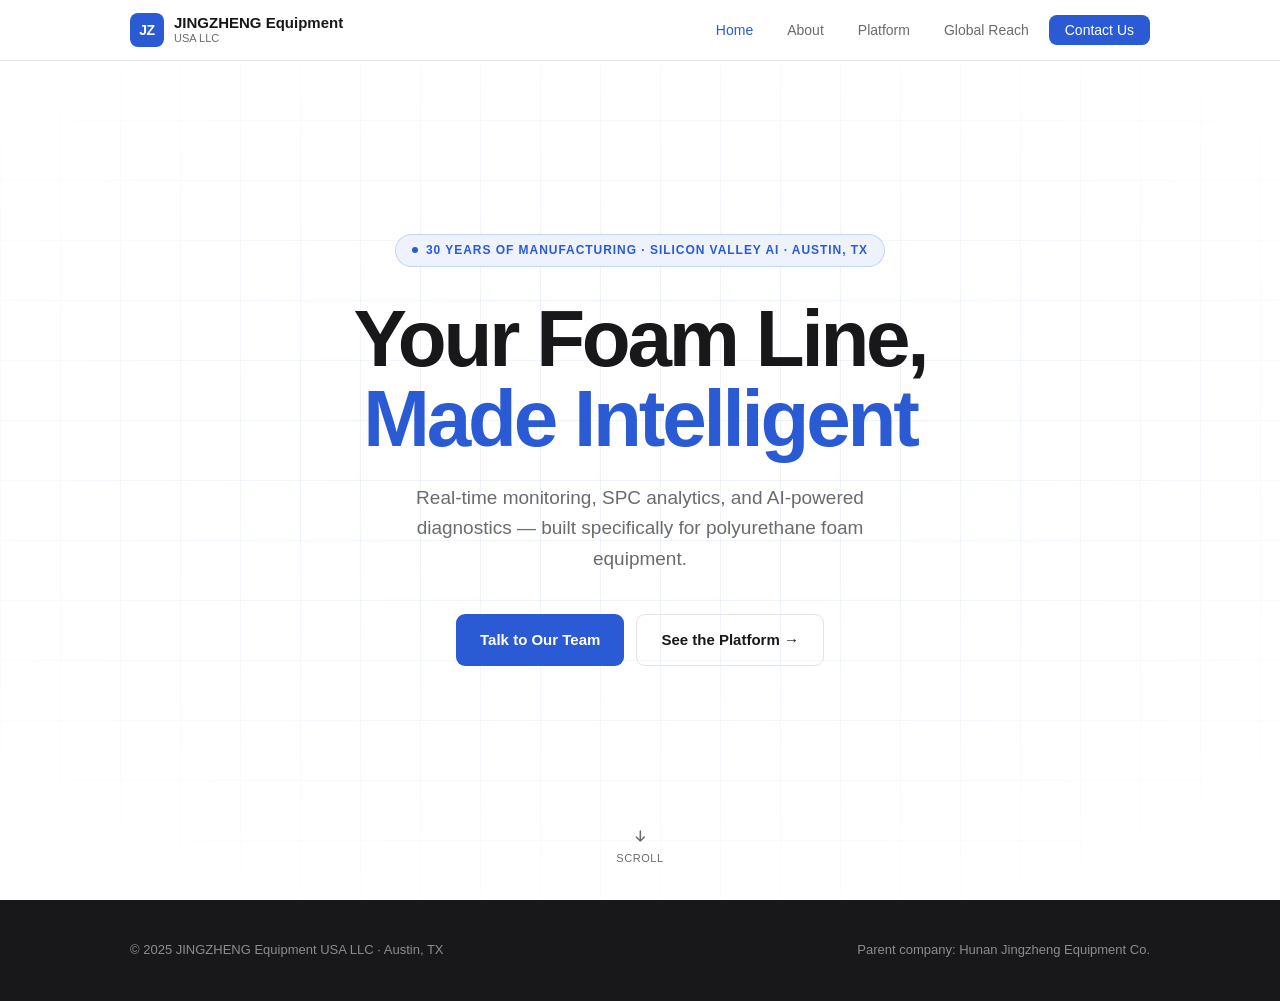
==== commit a117243c: "Redesign: 4-page multi-page site with D3 world map, video hero background, separate about/platform/v" ====
--- a/index.html
+++ b/index.html
@@ -1,679 +1,183 @@
 <!DOCTYPE html>
 <html lang="en">
 <head>
-  <meta charset="UTF-8" />
-  <meta name="viewport" content="width=device-width, initial-scale=1.0" />
-  <title>JINGZHENG Equipment USA — AI-Powered Foam Manufacturing Intelligence</title>
-  <meta name="description" content="JINGZHENG Equipment USA brings Silicon Valley AI to polyurethane foam manufacturing — higher yield, lower labor costs, and smarter process control for automotive seating, refrigeration, and insulation producers across North America." />
-  <link rel="preconnect" href="https://fonts.googleapis.com" />
-  <link rel="preconnect" href="https://fonts.gstatic.com" crossorigin />
-  <link href="https://fonts.googleapis.com/css2?family=Inter:wght@400;500;600;700;800&display=swap" rel="stylesheet" />
-  <style>
-    *, *::before, *::after { box-sizing: border-box; margin: 0; padding: 0; }
-
-    :root {
-      --bg:          #ffffff;
-      --surface:     #f7f7f6;
-      --surface2:    #efefed;
-      --border:      #e4e4e1;
-      --border-dark: #c8c8c4;
-      --accent:      #2a5bd4;
-      --accent-dim:  #eef2fc;
-      --text:        #18181b;
-      --text-muted:  #6b6b6b;
-      --radius:      10px;
-      --max-w:       1100px;
-    }
-
-    html { scroll-behavior: smooth; }
-    body { font-family: 'Inter', sans-serif; background: var(--bg); color: var(--text); overflow-x: hidden; }
-
-    /* ── CONTAINER ── */
-    .container {
-      width: 100%;
-      max-width: var(--max-w);
-      margin: 0 auto;
-      padding: 0 40px;
-    }
-
-    /* ── NAV ── */
-    nav {
-      position: fixed;
-      top: 0; left: 0; right: 0;
-      z-index: 100;
-      background: rgba(255,255,255,0.92);
-      backdrop-filter: blur(16px);
-      -webkit-backdrop-filter: blur(16px);
-      border-bottom: 1px solid var(--border);
-      height: 62px;
-    }
-    .nav-inner {
-      max-width: var(--max-w);
-      margin: 0 auto;
-      padding: 0 40px;
-      height: 100%;
-      display: flex;
-      align-items: center;
-      justify-content: space-between;
-    }
-    .nav-logo { display: flex; align-items: center; gap: 10px; text-decoration: none; }
-    .logo-mark {
-      width: 30px; height: 30px;
-      background: var(--accent);
-      border-radius: 7px;
-      display: flex; align-items: center; justify-content: center;
-      font-weight: 800; font-size: 13px; color: #fff; flex-shrink: 0;
-    }
-    .logo-text { font-size: 14px; font-weight: 700; color: var(--text); line-height: 1.2; }
-    .logo-text span { display: block; font-size: 10px; font-weight: 400; color: var(--text-muted); letter-spacing: 0.06em; text-transform: uppercase; }
-    .nav-links { display: flex; align-items: center; gap: 28px; list-style: none; }
-    .nav-links a { text-decoration: none; font-size: 14px; font-weight: 500; color: var(--text-muted); transition: color 0.15s; }
-    .nav-links a:hover { color: var(--text); }
-    .nav-cta { background: var(--text) !important; color: #fff !important; padding: 7px 18px; border-radius: 7px; font-weight: 600 !important; transition: opacity 0.15s !important; }
-    .nav-cta:hover { opacity: 0.8 !important; }
-
-    /* ── HERO ── */
-    #hero {
-      min-height: 100vh;
-      display: flex;
-      flex-direction: column;
-      align-items: center;
-      justify-content: center;
-      text-align: center;
-      padding: 130px 40px 0;
-      position: relative;
-      overflow: hidden;
-      background: var(--bg);
-    }
-    #hero::before {
-      content: '';
-      position: absolute; inset: 0;
-      background-image:
-        linear-gradient(var(--border) 1px, transparent 1px),
-        linear-gradient(90deg, var(--border) 1px, transparent 1px);
-      background-size: 52px 52px;
-      opacity: 0.45;
-      pointer-events: none;
-    }
-    #hero::after {
-      content: '';
-      position: absolute; bottom: 0; left: 0; right: 0;
-      height: 240px;
-      background: linear-gradient(to bottom, transparent, var(--bg));
-      pointer-events: none;
-    }
-    .hero-inner {
-      position: relative; z-index: 1;
-      max-width: var(--max-w);
-      width: 100%;
-      display: flex; flex-direction: column; align-items: center;
-    }
-    .hero-badge {
-      display: inline-flex; align-items: center; gap: 7px;
-      background: var(--accent-dim);
-      border: 1px solid rgba(42,91,212,0.2);
-      border-radius: 50px;
-      padding: 5px 14px;
-      font-size: 11.5px; font-weight: 600; color: var(--accent);
-      letter-spacing: 0.05em; text-transform: uppercase;
-      margin-bottom: 32px;
-    }
-    .hero-badge::before {
-      content: ''; width: 6px; height: 6px; border-radius: 50%;
-      background: var(--accent); animation: pulse 2s infinite;
-    }
-    @keyframes pulse { 0%,100% { opacity:1; transform:scale(1); } 50% { opacity:0.35; transform:scale(1.35); } }
-
-    .hero-title {
-      font-size: clamp(2.8rem, 5.5vw, 5rem);
-      font-weight: 800; line-height: 1.07; letter-spacing: -0.035em;
-      color: var(--text); margin-bottom: 22px; max-width: 820px;
-    }
-    .hero-title .blue { color: var(--accent); }
-
-    .hero-sub {
-      max-width: 540px; font-size: 1.05rem; color: var(--text-muted);
-      line-height: 1.8; margin-bottom: 40px;
-    }
-    .hero-actions { display: flex; gap: 12px; flex-wrap: wrap; justify-content: center; margin-bottom: 64px; }
-
-    .btn-primary {
-      background: var(--text); color: #fff;
-      padding: 13px 30px; border-radius: 8px;
-      font-size: 14px; font-weight: 600; text-decoration: none;
-      transition: opacity 0.15s, transform 0.15s; display: inline-block;
-    }
-    .btn-primary:hover { opacity: 0.82; transform: translateY(-1px); }
-    .btn-ghost {
-      background: transparent; border: 1px solid var(--border-dark); color: var(--text);
-      padding: 13px 30px; border-radius: 8px;
-      font-size: 14px; font-weight: 500; text-decoration: none;
-      transition: border-color 0.15s, background 0.15s; display: inline-block;
-    }
-    .btn-ghost:hover { border-color: var(--text); background: var(--surface); }
-
-    /* stats bar */
-    .hero-stats {
-      display: flex; border: 1px solid var(--border); border-radius: var(--radius);
-      background: var(--bg); overflow: hidden; margin-bottom: 0;
-    }
-    .stat { text-align: center; padding: 18px 40px; border-right: 1px solid var(--border); }
-    .stat:last-child { border-right: none; }
-    .stat-num { font-size: 1.65rem; font-weight: 800; color: var(--accent); letter-spacing: -0.02em; line-height: 1; }
-    .stat-label { font-size: 11px; color: var(--text-muted); margin-top: 5px; text-transform: uppercase; letter-spacing: 0.06em; font-weight: 500; }
-
-    /* ── TRUST STRIP ── */
-    .trust-strip {
-      background: var(--surface);
-      border-top: 1px solid var(--border);
-      border-bottom: 1px solid var(--border);
-      padding: 18px 0;
-    }
-    .trust-strip-inner {
-      max-width: var(--max-w); margin: 0 auto; padding: 0 40px;
-      display: flex; align-items: center; justify-content: center;
-      gap: 8px; flex-wrap: wrap;
-    }
-    .trust-label { font-size: 11.5px; font-weight: 600; color: var(--text-muted); text-transform: uppercase; letter-spacing: 0.08em; margin-right: 8px; }
-    .trust-country {
-      font-size: 12px; color: var(--text-muted); font-weight: 500;
-      padding: 3px 10px; background: var(--bg); border: 1px solid var(--border);
-      border-radius: 50px;
-    }
-
-    /* ── SECTIONS ── */
-    section { padding: 96px 0; }
-    section.alt { background: var(--surface); }
-
-    .section-label { font-size: 11px; font-weight: 700; letter-spacing: 0.12em; text-transform: uppercase; color: var(--accent); margin-bottom: 12px; }
-    .section-title { font-size: clamp(1.9rem, 3vw, 2.6rem); font-weight: 800; line-height: 1.12; letter-spacing: -0.03em; color: var(--text); margin-bottom: 16px; }
-    .section-desc { font-size: 1rem; color: var(--text-muted); line-height: 1.8; max-width: 520px; }
-    .section-head { margin-bottom: 52px; }
-
-    /* ── DIVIDER ── */
-    .divider { height: 1px; background: var(--border); }
-
-    /* ── WHAT WE DO — split layout ── */
-    .split-row {
-      display: grid; grid-template-columns: 1fr 1fr; gap: 80px; align-items: center;
-    }
-    .split-text .section-desc { max-width: 100%; }
-    .split-points { display: flex; flex-direction: column; gap: 20px; }
-    .split-point {
-      display: flex; gap: 16px; align-items: flex-start;
-      padding: 20px 24px;
-      background: var(--bg); border: 1px solid var(--border); border-radius: var(--radius);
-      transition: border-color 0.2s, box-shadow 0.2s;
-    }
-    .split-point:hover { border-color: var(--border-dark); box-shadow: 0 4px 16px rgba(0,0,0,0.05); }
-    .split-num {
-      flex-shrink: 0; width: 28px; height: 28px; border-radius: 6px;
-      background: var(--accent-dim); border: 1px solid rgba(42,91,212,0.15);
-      display: flex; align-items: center; justify-content: center;
-      font-size: 11px; font-weight: 700; color: var(--accent);
-    }
-    .split-point h4 { font-size: 0.93rem; font-weight: 700; margin-bottom: 4px; color: var(--text); }
-    .split-point p { font-size: 0.85rem; color: var(--text-muted); line-height: 1.65; }
-
-    /* tag list */
-    .tag-list { display: flex; flex-wrap: wrap; gap: 7px; margin-top: 24px; }
-    .tag { font-size: 11px; font-weight: 500; padding: 3px 10px; border-radius: 50px; border: 1px solid var(--border); color: var(--text-muted); background: var(--bg); }
-    .tag.accent { border-color: rgba(42,91,212,0.2); color: var(--accent); background: var(--accent-dim); }
-
-    /* ── INDUSTRIES ── */
-    .industry-grid { display: grid; grid-template-columns: repeat(3,1fr); gap: 16px; }
-    .industry-card {
-      background: var(--bg); border: 1px solid var(--border); border-radius: var(--radius);
-      padding: 32px 28px; transition: border-color 0.2s, box-shadow 0.2s;
-    }
-    .industry-card:hover { border-color: var(--border-dark); box-shadow: 0 4px 20px rgba(0,0,0,0.06); }
-    .industry-card h3 { font-size: 1rem; font-weight: 700; letter-spacing: -0.01em; margin-bottom: 10px; color: var(--text); }
-    .industry-card p { font-size: 0.875rem; color: var(--text-muted); line-height: 1.72; }
-
-    /* ── PLATFORM VIDEO ── */
-    .video-wrap {
-      border-radius: 14px; overflow: hidden;
-      border: 1px solid var(--border);
-      box-shadow: 0 16px 56px rgba(0,0,0,0.1);
-      aspect-ratio: 16/9; background: #000; margin-bottom: 20px;
-    }
-    .video-wrap iframe { width: 100%; height: 100%; display: block; border: none; }
-
-    /* demo GIF */
-    .demo-showcase {
-      border-radius: 14px; overflow: hidden;
-      border: 1px solid var(--border);
-      box-shadow: 0 16px 56px rgba(0,0,0,0.1);
-      margin-bottom: 56px;
-    }
-    .demo-chrome {
-      display: flex; align-items: center; gap: 7px;
-      padding: 10px 16px; background: var(--surface2); border-bottom: 1px solid var(--border);
-    }
-    .demo-dot { width: 11px; height: 11px; border-radius: 50%; }
-    .demo-dot.red { background: #ff5f57; }
-    .demo-dot.yel { background: #febc2e; }
-    .demo-dot.grn { background: #28c840; }
-    .demo-url {
-      margin-left: 12px; background: var(--bg); border: 1px solid var(--border);
-      border-radius: 5px; padding: 3px 12px; font-size: 12px; color: var(--text-muted); max-width: 360px;
-    }
-    .demo-showcase img { width: 100%; display: block; }
-
-    /* platform features */
-    .platform-grid { display: grid; grid-template-columns: repeat(3,1fr); gap: 16px; }
-    .feature-card {
-      background: var(--bg); border: 1px solid var(--border); border-radius: var(--radius);
-      padding: 24px; transition: border-color 0.2s, box-shadow 0.2s;
-    }
-    .feature-card:hover { border-color: var(--border-dark); box-shadow: 0 4px 16px rgba(0,0,0,0.05); }
-    .feature-num {
-      width: 30px; height: 30px; border-radius: 7px;
-      background: var(--accent-dim); border: 1px solid rgba(42,91,212,0.15);
-      display: flex; align-items: center; justify-content: center;
-      font-size: 11px; font-weight: 700; color: var(--accent); margin-bottom: 14px;
-    }
-    .feature-card h4 { font-size: 0.92rem; font-weight: 700; letter-spacing: -0.01em; margin-bottom: 7px; color: var(--text); }
-    .feature-card p { font-size: 0.85rem; color: var(--text-muted); line-height: 1.7; }
-
-    /* ── WHY SECTION ── */
-    #why { text-align: center; }
-    #why .section-head { max-width: 600px; margin: 0 auto 52px; }
-    #why .section-desc { max-width: 100%; }
-    .why-grid { display: grid; grid-template-columns: repeat(3,1fr); gap: 16px; }
-    .why-card {
-      background: var(--bg); border: 1px solid var(--border); border-radius: var(--radius);
-      padding: 40px 28px; text-align: center; transition: border-color 0.2s, box-shadow 0.2s;
-    }
-    .why-card:hover { border-color: var(--border-dark); box-shadow: 0 4px 16px rgba(0,0,0,0.05); }
-    .why-icon { font-size: 1.8rem; margin-bottom: 16px; }
-    .why-card h3 { font-size: 1.05rem; font-weight: 700; letter-spacing: -0.01em; margin-bottom: 12px; color: var(--text); }
-    .why-card p { font-size: 0.9rem; color: var(--text-muted); line-height: 1.75; }
-
-    /* ── CLOSING CTA ── */
-    #cta {
-      background: var(--text);
-      padding: 96px 0;
-      text-align: center;
-    }
-    #cta .section-label { color: rgba(255,255,255,0.5); }
-    #cta h2 {
-      font-size: clamp(2rem, 3.5vw, 3rem); font-weight: 800;
-      letter-spacing: -0.03em; color: #fff; margin-bottom: 16px;
-    }
-    #cta p { font-size: 1rem; color: rgba(255,255,255,0.6); margin-bottom: 40px; max-width: 480px; margin-left: auto; margin-right: auto; line-height: 1.75; }
-    .btn-white {
-      background: #fff; color: var(--text);
-      padding: 14px 32px; border-radius: 8px;
-      font-size: 15px; font-weight: 700; text-decoration: none;
-      transition: opacity 0.15s, transform 0.15s; display: inline-block;
-    }
-    .btn-white:hover { opacity: 0.9; transform: translateY(-1px); }
-    .btn-outline-white {
-      background: transparent; border: 1px solid rgba(255,255,255,0.3); color: rgba(255,255,255,0.85);
-      padding: 14px 32px; border-radius: 8px;
-      font-size: 15px; font-weight: 500; text-decoration: none;
-      transition: border-color 0.15s, color 0.15s; display: inline-block; margin-left: 12px;
-    }
-    .btn-outline-white:hover { border-color: rgba(255,255,255,0.7); color: #fff; }
-
-    /* ── CONTACT ── */
-    #contact { text-align: center; }
-    #contact .section-head { max-width: 520px; margin: 0 auto 48px; }
-    .contact-cards { display: flex; justify-content: center; gap: 16px; flex-wrap: wrap; }
-    .contact-card {
-      background: var(--bg); border: 1px solid var(--border); border-radius: var(--radius);
-      padding: 32px 44px; min-width: 200px; transition: border-color 0.2s, box-shadow 0.2s;
-    }
-    .contact-card:hover { border-color: var(--border-dark); box-shadow: 0 4px 16px rgba(0,0,0,0.05); }
-    .info-label { font-size: 11px; font-weight: 600; color: var(--text-muted); text-transform: uppercase; letter-spacing: 0.08em; margin-bottom: 8px; }
-    .info-val { font-size: 0.95rem; color: var(--text); line-height: 1.65; }
-    .info-val a { color: var(--accent); text-decoration: none; }
-    .info-val a:hover { text-decoration: underline; }
-
-    /* ── FOOTER ── */
-    footer {
-      border-top: 1px solid var(--border); padding: 28px 0;
-      background: var(--bg);
-    }
-    .footer-inner {
-      max-width: var(--max-w); margin: 0 auto; padding: 0 40px;
-      display: flex; align-items: center; justify-content: space-between; flex-wrap: wrap; gap: 12px;
-    }
-    .footer-left { font-size: 13px; color: var(--text-muted); }
-    .footer-left strong { color: var(--text); font-weight: 600; }
-    .footer-right { font-size: 12px; color: var(--text-muted); }
-    .footer-right a { color: var(--text-muted); text-decoration: none; }
-    .footer-right a:hover { color: var(--text); }
-
-    /* ── SCROLL FADE ── */
-    .fade-up { opacity: 0; transform: translateY(20px); transition: opacity 0.5s ease, transform 0.5s ease; }
-    .fade-up.visible { opacity: 1; transform: translateY(0); }
-
-    /* ── RESPONSIVE ── */
-    @media (max-width: 960px) {
-      .split-row { grid-template-columns: 1fr; gap: 48px; }
-      .platform-grid { grid-template-columns: repeat(2,1fr); }
-      .industry-grid { grid-template-columns: repeat(2,1fr); }
-      .why-grid { grid-template-columns: repeat(2,1fr); }
-    }
-    @media (max-width: 768px) {
-      .container, .nav-inner, .trust-strip-inner, .footer-inner { padding: 0 24px; }
-      section { padding: 72px 0; }
-      .nav-links { display: none; }
-      .hero-stats { flex-wrap: wrap; }
-      .stat { padding: 14px 24px; }
-      #hero { padding: 120px 24px 0; }
-      .btn-outline-white { margin-left: 0; margin-top: 12px; }
-    }
-    @media (max-width: 600px) {
-      .industry-grid, .why-grid, .platform-grid { grid-template-columns: 1fr; }
-      .contact-cards { flex-direction: column; align-items: center; }
-      .contact-card { width: 100%; max-width: 400px; }
-      .hero-stats { border: none; gap: 10px; }
-      .stat { border: 1px solid var(--border) !important; border-radius: var(--radius); }
-      .trust-strip-inner { justify-content: flex-start; }
-      footer .footer-inner { flex-direction: column; align-items: flex-start; }
-    }
-    @media (max-width: 420px) {
-      .hero-title { font-size: 2.2rem; }
-      .btn-primary, .btn-ghost { padding: 11px 20px; font-size: 13px; }
-    }
-  </style>
+<meta charset="UTF-8">
+<meta name="viewport" content="width=device-width, initial-scale=1.0">
+<title>JINGZHENG Equipment USA — AI-Powered Foam Manufacturing Intelligence</title>
+<meta name="description" content="30 years of polyurethane foam equipment engineering, now with AI. Real-time monitoring, SPC, auto-diagnosis for your foam line.">
+<link rel="stylesheet" href="style.css">
+<style>
+#hero {
+  position: relative;
+  height: 100vh;
+  min-height: 600px;
+  display: flex;
+  align-items: center;
+  justify-content: center;
+  overflow: hidden;
+  text-align: center;
+  padding: 0;
+}
+.hero-video {
+  position: absolute;
+  inset: 0;
+  width: 100%; height: 100%;
+  object-fit: cover;
+  opacity: 0.18;
+  z-index: 0;
+}
+.hero-grid {
+  position: absolute;
+  inset: 0;
+  z-index: 1;
+  background-image:
+    linear-gradient(rgba(42,91,212,0.07) 1px, transparent 1px),
+    linear-gradient(90deg, rgba(42,91,212,0.07) 1px, transparent 1px);
+  background-size: 60px 60px;
+}
+.hero-grid::after {
+  content: '';
+  position: absolute;
+  inset: 0;
+  background: radial-gradient(ellipse 70% 60% at 50% 50%, transparent 30%, var(--bg) 100%);
+}
+.hero-content {
+  position: relative;
+  z-index: 2;
+  max-width: 720px;
+  padding: 0 24px;
+}
+.hero-badge {
+  display: inline-flex;
+  align-items: center;
+  gap: 8px;
+  background: var(--accent-dim);
+  border: 1px solid rgba(42,91,212,0.2);
+  border-radius: 100px;
+  padding: 6px 16px;
+  font-size: 12px;
+  font-weight: 700;
+  letter-spacing: .08em;
+  text-transform: uppercase;
+  color: var(--accent);
+  margin-bottom: 32px;
+}
+.hero-badge-dot {
+  width: 6px; height: 6px;
+  background: var(--accent);
+  border-radius: 50%;
+  animation: pulse 2s infinite;
+}
+@keyframes pulse {
+  0%, 100% { opacity: 1; transform: scale(1); }
+  50% { opacity: .5; transform: scale(1.4); }
+}
+.hero-title {
+  font-size: clamp(44px, 8vw, 80px);
+  font-weight: 800;
+  letter-spacing: -.04em;
+  line-height: 1.0;
+  color: var(--text);
+  margin-bottom: 24px;
+}
+.hero-title .accent { color: var(--accent); }
+.hero-sub {
+  font-size: clamp(16px, 2vw, 19px);
+  color: var(--text-muted);
+  line-height: 1.6;
+  margin-bottom: 40px;
+  max-width: 520px;
+  margin-left: auto;
+  margin-right: auto;
+}
+.hero-btns {
+  display: flex;
+  gap: 12px;
+  justify-content: center;
+  flex-wrap: wrap;
+}
+.scroll-hint {
+  position: absolute;
+  bottom: 32px;
+  left: 50%;
+  transform: translateX(-50%);
+  z-index: 2;
+  display: flex;
+  flex-direction: column;
+  align-items: center;
+  gap: 6px;
+  color: var(--text-muted);
+  font-size: 11px;
+  letter-spacing: .05em;
+  text-transform: uppercase;
+  animation: bounce 2s infinite;
+}
+@keyframes bounce {
+  0%, 100% { transform: translateX(-50%) translateY(0); }
+  50% { transform: translateX(-50%) translateY(6px); }
+}
+</style>
 </head>
 <body>
 
-<!-- NAV -->
 <nav>
   <div class="nav-inner">
-    <a href="#hero" class="nav-logo">
-      <div class="logo-mark">JZ</div>
-      <div class="logo-text">
-        JINGZHENG Equipment
-        <span>USA LLC</span>
-      </div>
+    <a href="index.html" class="nav-logo">
+      <div class="logo-box">JZ</div>
+      <span>JINGZHENG Equipment<small>USA LLC</small></span>
     </a>
+    <button class="nav-hamburger" onclick="this.nextElementSibling.classList.toggle('open')" aria-label="Menu">
+      <span></span><span></span><span></span>
+    </button>
     <ul class="nav-links">
-      <li><a href="#what">Solutions</a></li>
-      <li><a href="#industries">Industries</a></li>
-      <li><a href="#platform">Platform</a></li>
-      <li><a href="#contact" class="nav-cta">Contact Us</a></li>
+      <li><a href="index.html" class="active">Home</a></li>
+      <li><a href="about.html">About</a></li>
+      <li><a href="platform.html">Platform</a></li>
+      <li><a href="videos.html">Global Reach</a></li>
+      <li><a href="about.html#contact" class="btn-nav">Contact Us</a></li>
     </ul>
   </div>
 </nav>
 
-<!-- HERO -->
 <section id="hero">
-  <div class="hero-inner">
-    <div class="hero-badge">30 Years of Manufacturing · Silicon Valley AI · Austin, TX</div>
-    <h1 class="hero-title">Your Foam Line,<br/><span class="blue">Made Intelligent</span></h1>
-    <p class="hero-sub">Our parent company has built polyurethane foam equipment for over 30 years, exporting to 20+ countries. Our Austin team layers Silicon Valley AI on top — so your machines don't just run. They learn, adapt, and improve with every shot.</p>
-    <div class="hero-actions">
-      <a href="#contact" class="btn-primary">Talk to Our Team</a>
-      <a href="#platform" class="btn-ghost">See the Platform →</a>
+  <video class="hero-video" autoplay muted loop playsinline>
+    <source src="hero-bg.mp4" type="video/mp4">
+  </video>
+  <div class="hero-grid"></div>
+  <div class="hero-content">
+    <div class="hero-badge">
+      <span class="hero-badge-dot"></span>
+      30 Years of Manufacturing · Silicon Valley AI · Austin, TX
     </div>
-    <div class="hero-stats">
-      <div class="stat"><div class="stat-num">30+</div><div class="stat-label">Years Manufacturing</div></div>
-      <div class="stat"><div class="stat-num">20+</div><div class="stat-label">Countries Served</div></div>
-      <div class="stat"><div class="stat-num">↑ Yield</div><div class="stat-label">Higher Quality Rate</div></div>
-      <div class="stat"><div class="stat-num">↓ Cost</div><div class="stat-label">Lower Labor Dependency</div></div>
+    <h1 class="hero-title">
+      Your Foam Line,<br><span class="accent">Made Intelligent</span>
+    </h1>
+    <p class="hero-sub">
+      Real-time monitoring, SPC analytics, and AI-powered diagnostics — built specifically for polyurethane foam equipment.
+    </p>
+    <div class="hero-btns">
+      <a href="about.html#contact" class="btn btn-primary">Talk to Our Team</a>
+      <a href="platform.html" class="btn btn-outline">See the Platform →</a>
     </div>
+  </div>
+  <div class="scroll-hint">
+    <svg width="16" height="16" viewBox="0 0 16 16" fill="none"><path d="M8 3v10M4 9l4 4 4-4" stroke="currentColor" stroke-width="1.5" stroke-linecap="round" stroke-linejoin="round"/></svg>
+    Scroll
   </div>
 </section>
 
-<!-- TRUST STRIP -->
-<div class="trust-strip">
-  <div class="trust-strip-inner">
-    <span class="trust-label">Exported to</span>
-    <span class="trust-country">🇺🇸 USA</span>
-    <span class="trust-country">🇰🇷 Korea</span>
-    <span class="trust-country">🇲🇽 Mexico</span>
-    <span class="trust-country">🇹🇭 Thailand</span>
-    <span class="trust-country">🇻🇳 Vietnam</span>
-    <span class="trust-country">🇮🇩 Indonesia</span>
-    <span class="trust-country">🇲🇾 Malaysia</span>
-    <span class="trust-country">🇮🇳 India</span>
-    <span class="trust-country">🇦🇪 UAE</span>
-    <span class="trust-country">🇪🇬 Egypt</span>
-    <span class="trust-country">+ 10 more</span>
-  </div>
-</div>
-
-<!-- WHAT WE DO -->
-<section id="what">
-  <div class="container">
-    <div class="split-row">
-      <div class="split-text fade-up">
-        <div class="section-label">Our Approach</div>
-        <h2 class="section-title">30 Years of Hardware.<br/>Silicon Valley AI.</h2>
-        <p class="section-desc">Most AI companies have never built a foam machine. Most equipment companies have never written an AI model. We are the only team that has done both — combining three decades of manufacturing expertise with modern machine learning built specifically for polyurethane foam.</p>
-        <div class="tag-list">
-          <span class="tag accent">Founded 1993</span>
-          <span class="tag accent">20+ Countries</span>
-          <span class="tag accent">ISO 9001 Certified</span>
-          <span class="tag accent">National Standard Author</span>
-          <span class="tag accent">MIIT "Little Giant" Enterprise</span>
-        </div>
-      </div>
-      <div class="split-points fade-up">
-        <div class="split-point">
-          <div class="split-num">01</div>
-          <div>
-            <h4>The Hardware Foundation</h4>
-            <p>Hunan Jingzheng has manufactured PU foam equipment since 1993 — automotive seat lines, refrigerator cavity machines, insulation panel systems. 30 years of process knowledge built in.</p>
-          </div>
-        </div>
-        <div class="split-point">
-          <div class="split-num">02</div>
-          <div>
-            <h4>The AI Intelligence Layer</h4>
-            <p>Our Austin team connects directly to your PLC — any brand, any age. Real-time shot monitoring, predictive fault detection, and plain-language operator guidance.</p>
-          </div>
-        </div>
-        <div class="split-point">
-          <div class="split-num">03</div>
-          <div>
-            <h4>One Integrated System</h4>
-            <p>Because we built both sides, the software understands the hardware at a level no third-party AI vendor can match. Every alert, every recommendation, grounded in 30 years of foam process knowledge.</p>
-          </div>
-        </div>
-      </div>
-    </div>
-  </div>
-</section>
-
-<div class="divider"></div>
-
-<!-- INDUSTRIES -->
-<section id="industries" class="alt">
-  <div class="container">
-    <div class="section-head fade-up">
-      <div class="section-label">Industries Served</div>
-      <h2 class="section-title">We Know Your Industry.<br/>Not Just Your Equipment.</h2>
-      <p class="section-desc">Foam quality failures look different in every industry. Our platform is tuned to the specific chemistry, cycle times, and quality standards of each market we serve.</p>
-    </div>
-    <div class="industry-grid">
-      <div class="industry-card fade-up">
-        <h3>Automotive Seating</h3>
-        <p>Tier suppliers cannot afford rework at automotive volumes. Our AI monitors shot weight, cream time, and demold consistency on every cycle. Full per-part traceability supports IATF 16949 audits without extra paperwork.</p>
-      </div>
-      <div class="industry-card fade-up">
-        <h3>Refrigeration & Appliances</h3>
-        <p>Void-free cavity fill is the difference between passing and failing energy efficiency ratings. Our systems hold mix ratios and injection pressure to tight tolerances every cycle — no surprises at final inspection.</p>
-      </div>
-      <div class="industry-card fade-up">
-        <h3>Insulation Panels & Building Materials</h3>
-        <p>High-volume PIR/PUR panel lines live and die by consistency. Our dispensing systems and AI monitoring lock in cream time and surface quality board-to-board, shift-to-shift.</p>
-      </div>
-    </div>
-  </div>
-</section>
-
-<div class="divider"></div>
-
-<!-- PLATFORM -->
-<section id="platform">
-  <div class="container">
-    <div class="section-head fade-up" style="text-align:center; max-width:640px; margin-left:auto; margin-right:auto;">
-      <div class="section-label">Smart Platform</div>
-      <h2 class="section-title">What the AI Platform<br/>Actually Does</h2>
-      <p class="section-desc" style="max-width:100%;">Connects to your existing foam machine's PLC in hours, not months. No IT department needed. No equipment replacement.</p>
-    </div>
-
-    <!-- VIDEO first -->
-    <div class="fade-up" style="margin-bottom: 12px;">
-      <p style="font-size:11px;font-weight:700;letter-spacing:0.12em;text-transform:uppercase;color:var(--accent);margin-bottom:10px;">Equipment In Action</p>
-    </div>
-    <div class="video-wrap fade-up">
-      <iframe src="https://www.youtube.com/embed/PSfK4_iqKyQ?start=69&rel=0&modestbranding=1"
-        title="Polyurethane Foam Production Line in Operation — JINGZHENG Equipment"
-        allow="accelerometer; autoplay; clipboard-write; encrypted-media; gyroscope; picture-in-picture"
-        allowfullscreen></iframe>
-    </div>
-
-    <!-- Software Demo -->
-    <div class="fade-up" style="margin-bottom: 12px; margin-top: 48px;">
-      <p style="font-size:11px;font-weight:700;letter-spacing:0.12em;text-transform:uppercase;color:var(--accent);margin-bottom:10px;">Analytics Platform</p>
-    </div>
-    <div class="demo-showcase fade-up">
-      <div class="demo-chrome">
-        <div class="demo-dot red"></div>
-        <div class="demo-dot yel"></div>
-        <div class="demo-dot grn"></div>
-        <div class="demo-url">app.jz-usa.com · JingZheng Analytics · Live Demo</div>
-      </div>
-      <img src="JingZheng_Demo.gif" alt="JingZheng Analytics Platform — Real-Time Foam Process Intelligence" loading="lazy" />
-    </div>
-
-    <!-- Features 3-col -->
-    <div class="platform-grid">
-      <div class="feature-card fade-up">
-        <div class="feature-num">01</div>
-        <h4>Process & Equipment Co-Optimization</h4>
-        <p>AI learns the relationship between machine parameters and foam quality — recommending adjustments that raise yield with less trial and error.</p>
-      </div>
-      <div class="feature-card fade-up">
-        <div class="feature-num">02</div>
-        <h4>Predictive Fault Detection</h4>
-        <p>Cross-correlates temperature, pressure, and flow across thousands of shots — flagging valve wear, filter clogging, or raw material drift before a defect occurs.</p>
-      </div>
-      <div class="feature-card fade-up">
-        <div class="feature-num">03</div>
-        <h4>Operator Guidance</h4>
-        <p>Plain-language alerts instead of raw PLC numbers. Less expertise required, lower labor costs, more confident teams.</p>
-      </div>
-      <div class="feature-card fade-up">
-        <div class="feature-num">04</div>
-        <h4>Full Shot-Level Traceability</h4>
-        <p>Every injection cycle linked to mold ID, operator, material lot, and machine state. One-click IATF 16949 audit reports.</p>
-      </div>
-      <div class="feature-card fade-up">
-        <div class="feature-num">05</div>
-        <h4>SPC & OEE Analytics</h4>
-        <p>Automated Cp/Cpk control charts, Western Electric violation detection, and shift reports that show exactly where quality is drifting.</p>
-      </div>
-      <div class="feature-card fade-up">
-        <div class="feature-num">06</div>
-        <h4>Remote Support & Cloud Access</h4>
-        <p>Deploy on a local industrial PC for air-gapped plants, or connect to the cloud for multi-site visibility. Our team can diagnose issues remotely.</p>
-      </div>
-    </div>
-  </div>
-</section>
-
-<div class="divider"></div>
-
-<!-- WHY -->
-<section id="why" class="alt">
-  <div class="container">
-    <div class="section-head fade-up">
-      <div class="section-label">Why JINGZHENG USA</div>
-      <h2 class="section-title">Three Outcomes.<br/>One Clear Goal.</h2>
-      <p class="section-desc">We do not measure our work by dashboards or feature counts. We measure it by what changes on your production floor.</p>
-    </div>
-    <div class="why-grid">
-      <div class="why-card fade-up">
-        <div class="why-icon">📈</div>
-        <h3>Higher Yield Rate</h3>
-        <p>Our AI catches process drift before it becomes a rejected part. First-pass quality goes up and stays up — fewer bad parts, less rework, less wasted material.</p>
-      </div>
-      <div class="why-card fade-up">
-        <div class="why-icon">💰</div>
-        <h3>Lower Labor Costs</h3>
-        <p>When operators get clear, plain-language guidance, you need fewer experienced people to maintain quality. Reduce overtime, simplify onboarding, run leaner teams.</p>
-      </div>
-      <div class="why-card fade-up">
-        <div class="why-icon">✅</div>
-        <h3>Happier Operators</h3>
-        <p>Replace shift-long guesswork with real-time clarity. Operators become more confident, less stressed, and more effective every day.</p>
-      </div>
-    </div>
-  </div>
-</section>
-
-<!-- CLOSING CTA -->
-<section id="cta">
-  <div class="container">
-    <div class="section-label fade-up">Get Started</div>
-    <h2 class="fade-up">See It On Your Equipment.</h2>
-    <p class="fade-up">Tell us about your foam line. We'll show you exactly what's possible with your current machines — no obligation, no jargon.</p>
-    <div class="fade-up">
-      <a href="#contact" class="btn-white">Talk to Our Team</a>
-      <a href="mailto:nafeesacatino924@gmail.com" class="btn-outline-white">Email Us Directly</a>
-    </div>
-  </div>
-</section>
-
-<!-- CONTACT -->
-<section id="contact">
-  <div class="container">
-    <div class="section-head fade-up">
-      <div class="section-label">Contact</div>
-      <h2 class="section-title">Ready to Make<br/>Your Line Smarter?</h2>
-      <p class="section-desc">Whether you run automotive seat foam, refrigerator cavities, or insulation panels — tell us about your process. No obligation, no jargon.</p>
-    </div>
-    <div class="contact-cards">
-      <div class="contact-card fade-up">
-        <div class="info-label">Address</div>
-        <div class="info-val">5900 Balcones Drive STE 100<br/>Austin, TX 78731<br/>Travis County, USA</div>
-      </div>
-      <div class="contact-card fade-up">
-        <div class="info-label">Phone</div>
-        <div class="info-val"><a href="tel:+15188892008">(518) 889-2008</a></div>
-      </div>
-      <div class="contact-card fade-up">
-        <div class="info-label">Email</div>
-        <div class="info-val"><a href="mailto:nafeesacatino924@gmail.com">nafeesacatino924@gmail.com</a></div>
-      </div>
-    </div>
-  </div>
-</section>
-
-<!-- FOOTER -->
 <footer>
   <div class="footer-inner">
-    <div class="footer-left">© 2025 <strong>JINGZHENG Equipment USA LLC</strong>. All rights reserved.</div>
-    <div class="footer-right">
-      5900 Balcones Dr STE 100, Austin TX 78731 &nbsp;·&nbsp;
-      <a href="tel:+15188892008">(518) 889-2008</a> &nbsp;·&nbsp;
-      <a href="mailto:nafeesacatino924@gmail.com">nafeesacatino924@gmail.com</a>
-    </div>
+    <span>© 2025 JINGZHENG Equipment USA LLC · Austin, TX</span>
+    <span>Parent company: <a href="https://www.jzsb.com" target="_blank">Hunan Jingzheng Equipment Co.</a></span>
   </div>
 </footer>
 
 <script>
-(function () {
-  const els = document.querySelectorAll('.fade-up');
-  const obs = new IntersectionObserver((entries) => {
-    entries.forEach((e, i) => {
-      if (e.isIntersecting) {
-        setTimeout(() => e.target.classList.add('visible'), i * 60);
-        obs.unobserve(e.target);
-      }
-    });
-  }, { threshold: 0.08 });
-  els.forEach(el => obs.observe(el));
-})();
+  const obs = new IntersectionObserver(entries => {
+    entries.forEach(e => { if (e.isIntersecting) { e.target.classList.add('visible'); obs.unobserve(e.target); } });
+  }, { threshold: 0.12 });
+  document.querySelectorAll('.fade-up').forEach(el => obs.observe(el));
 </script>
 </body>
 </html>
--- a/style.css
+++ b/style.css
@@ -0,0 +1,207 @@
+:root {
+  --bg:          #ffffff;
+  --surface:     #f7f7f6;
+  --surface2:    #efefed;
+  --border:      #e4e4e1;
+  --accent:      #2a5bd4;
+  --accent-dim:  #eef2fc;
+  --text:        #18181b;
+  --text-muted:  #6b6b6b;
+  --radius:      10px;
+  --max-w:       1100px;
+}
+
+*, *::before, *::after { box-sizing: border-box; margin: 0; padding: 0; }
+
+html { scroll-behavior: smooth; }
+
+body {
+  font-family: -apple-system, BlinkMacSystemFont, 'Segoe UI', sans-serif;
+  background: var(--bg);
+  color: var(--text);
+  line-height: 1.6;
+}
+
+/* ── NAV ── */
+nav {
+  position: fixed;
+  top: 0; left: 0; right: 0;
+  z-index: 100;
+  background: rgba(255,255,255,0.88);
+  backdrop-filter: blur(12px);
+  border-bottom: 1px solid var(--border);
+}
+.nav-inner {
+  max-width: var(--max-w);
+  margin: 0 auto;
+  padding: 0 40px;
+  height: 60px;
+  display: flex;
+  align-items: center;
+  justify-content: space-between;
+}
+.nav-logo {
+  display: flex;
+  align-items: center;
+  gap: 10px;
+  text-decoration: none;
+  font-weight: 700;
+  font-size: 15px;
+  color: var(--text);
+}
+.nav-logo .logo-box {
+  width: 34px; height: 34px;
+  background: var(--accent);
+  border-radius: 8px;
+  display: flex; align-items: center; justify-content: center;
+  color: #fff;
+  font-weight: 800;
+  font-size: 14px;
+  letter-spacing: -0.5px;
+}
+.nav-logo span { line-height: 1.2; }
+.nav-logo small { display: block; font-weight: 400; font-size: 11px; color: var(--text-muted); }
+.nav-links {
+  display: flex;
+  align-items: center;
+  gap: 6px;
+  list-style: none;
+}
+.nav-links a {
+  text-decoration: none;
+  color: var(--text-muted);
+  font-size: 14px;
+  font-weight: 500;
+  padding: 6px 14px;
+  border-radius: 6px;
+  transition: color .15s, background .15s;
+}
+.nav-links a:hover { color: var(--text); background: var(--surface); }
+.nav-links a.active { color: var(--accent); }
+.nav-links .btn-nav {
+  background: var(--accent);
+  color: #fff !important;
+  padding: 7px 16px;
+  border-radius: 8px;
+}
+.nav-links .btn-nav:hover { background: #1e4bbf; }
+
+/* hamburger */
+.nav-hamburger {
+  display: none;
+  flex-direction: column;
+  gap: 5px;
+  cursor: pointer;
+  padding: 4px;
+  background: none;
+  border: none;
+}
+.nav-hamburger span {
+  width: 22px; height: 2px;
+  background: var(--text);
+  border-radius: 2px;
+  transition: .2s;
+}
+
+/* ── CONTAINER ── */
+.container {
+  width: 100%;
+  max-width: var(--max-w);
+  margin: 0 auto;
+  padding: 0 40px;
+}
+
+/* ── BUTTONS ── */
+.btn {
+  display: inline-flex;
+  align-items: center;
+  gap: 6px;
+  padding: 13px 24px;
+  border-radius: 9px;
+  font-size: 15px;
+  font-weight: 600;
+  text-decoration: none;
+  cursor: pointer;
+  border: none;
+  transition: all .15s;
+}
+.btn-primary { background: var(--accent); color: #fff; }
+.btn-primary:hover { background: #1e4bbf; }
+.btn-outline { background: transparent; color: var(--text); border: 1.5px solid var(--border); }
+.btn-outline:hover { border-color: var(--text); background: var(--surface); }
+.btn-white { background: #fff; color: var(--text); }
+.btn-white:hover { background: #f0f0f0; }
+.btn-outline-white { background: transparent; color: #fff; border: 1.5px solid rgba(255,255,255,0.4); }
+.btn-outline-white:hover { border-color: #fff; background: rgba(255,255,255,0.08); }
+
+/* ── SECTION DEFAULTS ── */
+section { padding: 96px 0; }
+section.alt { background: var(--surface); }
+section.dark { background: var(--text); }
+
+.section-label {
+  display: inline-block;
+  font-size: 12px;
+  font-weight: 700;
+  letter-spacing: .1em;
+  text-transform: uppercase;
+  color: var(--accent);
+  margin-bottom: 12px;
+}
+.section-title {
+  font-size: clamp(28px, 4vw, 44px);
+  font-weight: 800;
+  letter-spacing: -.03em;
+  line-height: 1.1;
+  color: var(--text);
+  margin-bottom: 16px;
+}
+.section-sub {
+  font-size: 17px;
+  color: var(--text-muted);
+  line-height: 1.6;
+  max-width: 560px;
+}
+.section-header { text-align: center; margin-bottom: 56px; }
+.section-header .section-sub { margin: 0 auto; }
+
+/* ── FADE UP ── */
+.fade-up {
+  opacity: 0;
+  transform: translateY(20px);
+  transition: opacity .5s ease, transform .5s ease;
+}
+.fade-up.visible { opacity: 1; transform: none; }
+
+/* ── FOOTER ── */
+footer {
+  background: var(--text);
+  color: rgba(255,255,255,0.5);
+  padding: 40px 0;
+  font-size: 13px;
+}
+.footer-inner {
+  max-width: var(--max-w);
+  margin: 0 auto;
+  padding: 0 40px;
+  display: flex;
+  align-items: center;
+  justify-content: space-between;
+  flex-wrap: wrap;
+  gap: 12px;
+}
+.footer-inner a { color: rgba(255,255,255,0.5); text-decoration: none; }
+.footer-inner a:hover { color: #fff; }
+
+/* ── RESPONSIVE ── */
+@media (max-width: 768px) {
+  .nav-links { display: none; flex-direction: column; position: absolute; top: 60px; left: 0; right: 0; background: #fff; border-bottom: 1px solid var(--border); padding: 12px 16px; }
+  .nav-links.open { display: flex; }
+  .nav-hamburger { display: flex; }
+  .container { padding: 0 24px; }
+  section { padding: 64px 0; }
+  .footer-inner { flex-direction: column; text-align: center; }
+}
+@media (max-width: 420px) {
+  .nav-inner { padding: 0 16px; }
+}
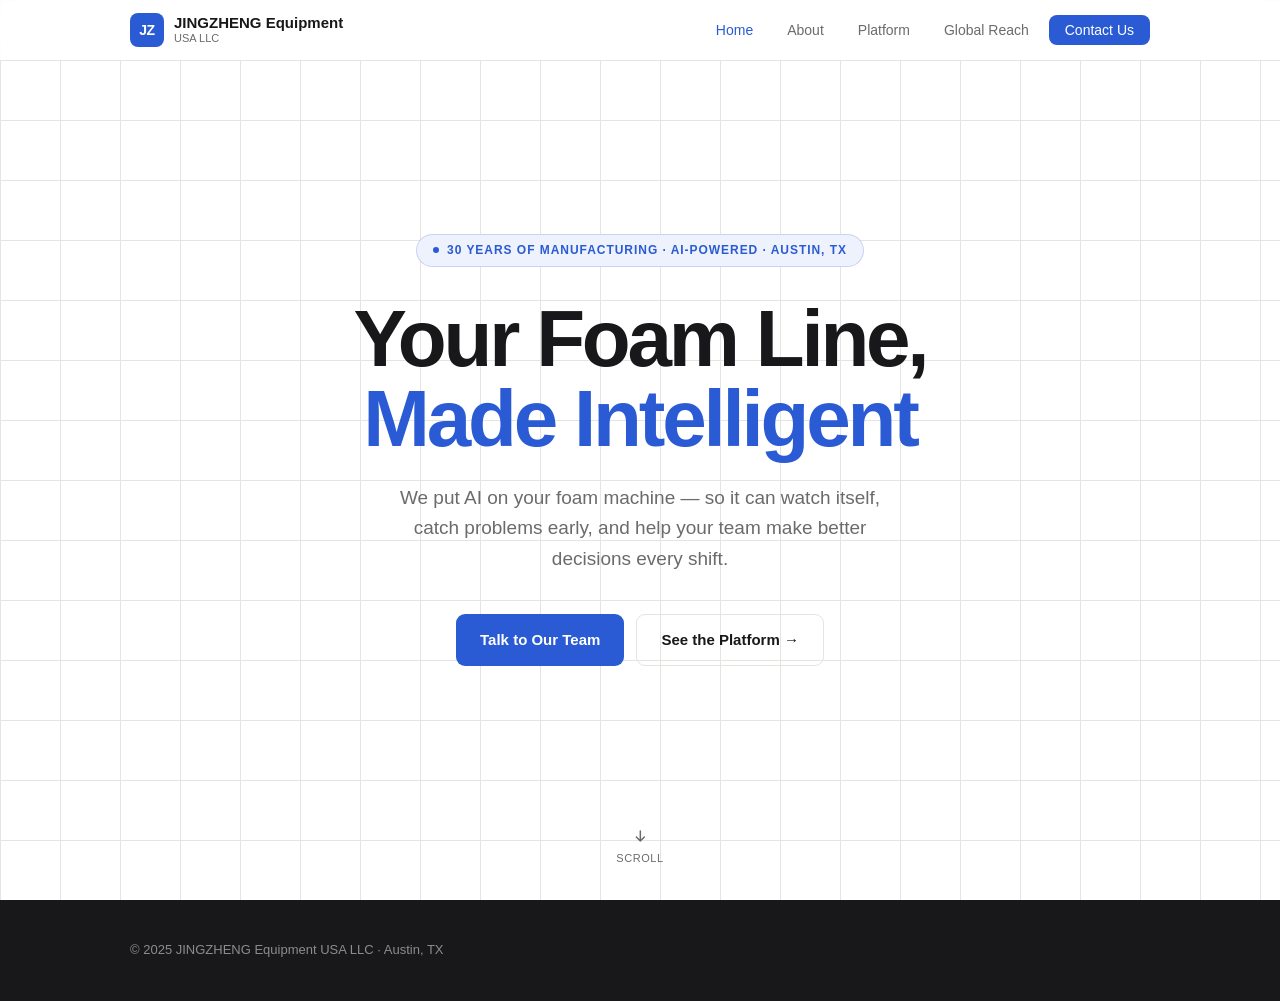
==== commit 31eca44d: "Clean homepage grid, AI-focused platform copy, photo+video map, remove parent company links" ====
--- a/index.html
+++ b/index.html
@@ -4,7 +4,7 @@
 <meta charset="UTF-8">
 <meta name="viewport" content="width=device-width, initial-scale=1.0">
 <title>JINGZHENG Equipment USA — AI-Powered Foam Manufacturing Intelligence</title>
-<meta name="description" content="30 years of polyurethane foam equipment engineering, now with AI. Real-time monitoring, SPC, auto-diagnosis for your foam line.">
+<meta name="description" content="30 years of polyurethane foam equipment engineering, now with AI. Real-time monitoring, auto-diagnosis for your foam line.">
 <link rel="stylesheet" href="style.css">
 <style>
 #hero {
@@ -17,33 +17,20 @@
   overflow: hidden;
   text-align: center;
   padding: 0;
-}
-.hero-video {
-  position: absolute;
-  inset: 0;
-  width: 100%; height: 100%;
-  object-fit: cover;
-  opacity: 0.18;
-  z-index: 0;
+  background: var(--bg);
 }
 .hero-grid {
   position: absolute;
   inset: 0;
-  z-index: 1;
+  z-index: 0;
   background-image:
-    linear-gradient(rgba(42,91,212,0.07) 1px, transparent 1px),
-    linear-gradient(90deg, rgba(42,91,212,0.07) 1px, transparent 1px);
+    linear-gradient(var(--border) 1px, transparent 1px),
+    linear-gradient(90deg, var(--border) 1px, transparent 1px);
   background-size: 60px 60px;
-}
-.hero-grid::after {
-  content: '';
-  position: absolute;
-  inset: 0;
-  background: radial-gradient(ellipse 70% 60% at 50% 50%, transparent 30%, var(--bg) 100%);
 }
 .hero-content {
   position: relative;
-  z-index: 2;
+  z-index: 1;
   max-width: 720px;
   padding: 0 24px;
 }
@@ -101,7 +88,7 @@
   bottom: 32px;
   left: 50%;
   transform: translateX(-50%);
-  z-index: 2;
+  z-index: 1;
   display: flex;
   flex-direction: column;
   align-items: center;
@@ -140,20 +127,17 @@
 </nav>
 
 <section id="hero">
-  <video class="hero-video" autoplay muted loop playsinline>
-    <source src="hero-bg.mp4" type="video/mp4">
-  </video>
   <div class="hero-grid"></div>
   <div class="hero-content">
     <div class="hero-badge">
       <span class="hero-badge-dot"></span>
-      30 Years of Manufacturing · Silicon Valley AI · Austin, TX
+      30 Years of Manufacturing · AI-Powered · Austin, TX
     </div>
     <h1 class="hero-title">
       Your Foam Line,<br><span class="accent">Made Intelligent</span>
     </h1>
     <p class="hero-sub">
-      Real-time monitoring, SPC analytics, and AI-powered diagnostics — built specifically for polyurethane foam equipment.
+      We put AI on your foam machine — so it can watch itself, catch problems early, and help your team make better decisions every shift.
     </p>
     <div class="hero-btns">
       <a href="about.html#contact" class="btn btn-primary">Talk to Our Team</a>
@@ -169,7 +153,6 @@
 <footer>
   <div class="footer-inner">
     <span>© 2025 JINGZHENG Equipment USA LLC · Austin, TX</span>
-    <span>Parent company: <a href="https://www.jzsb.com" target="_blank">Hunan Jingzheng Equipment Co.</a></span>
   </div>
 </footer>
 
